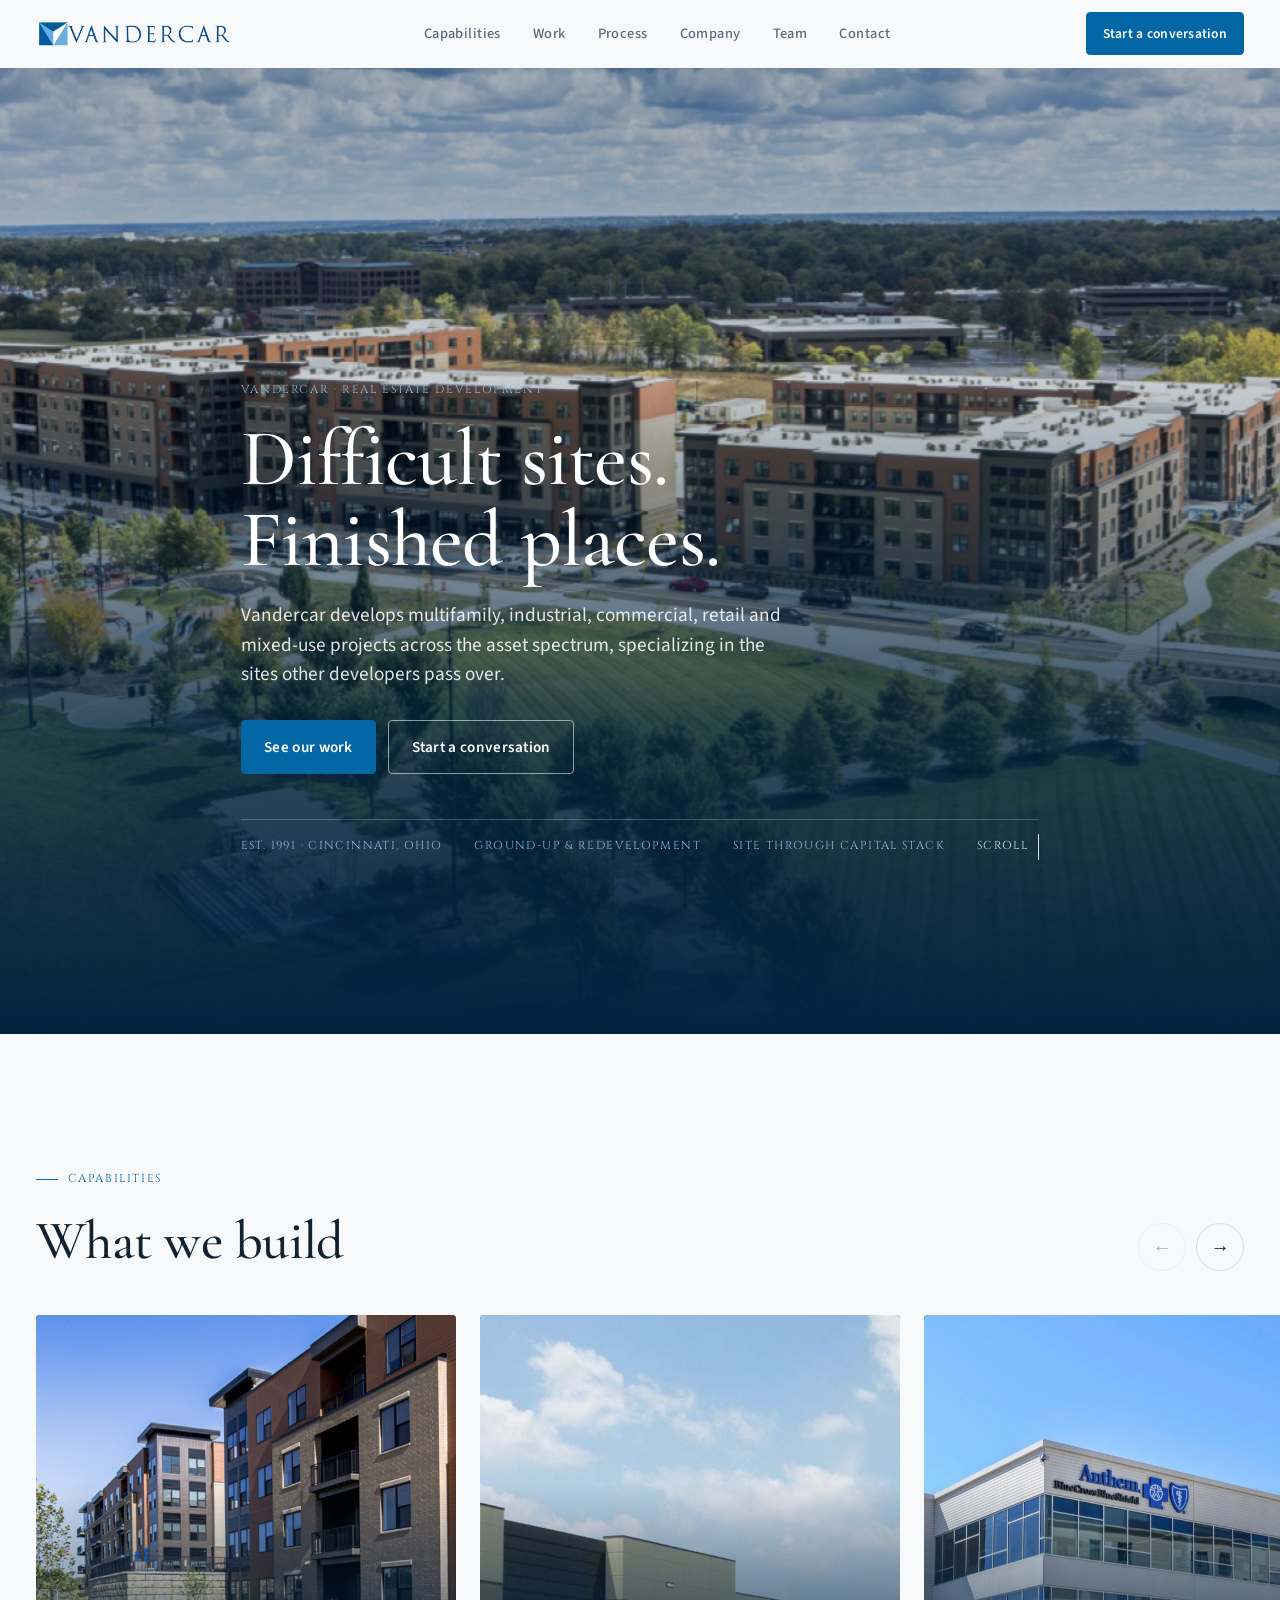
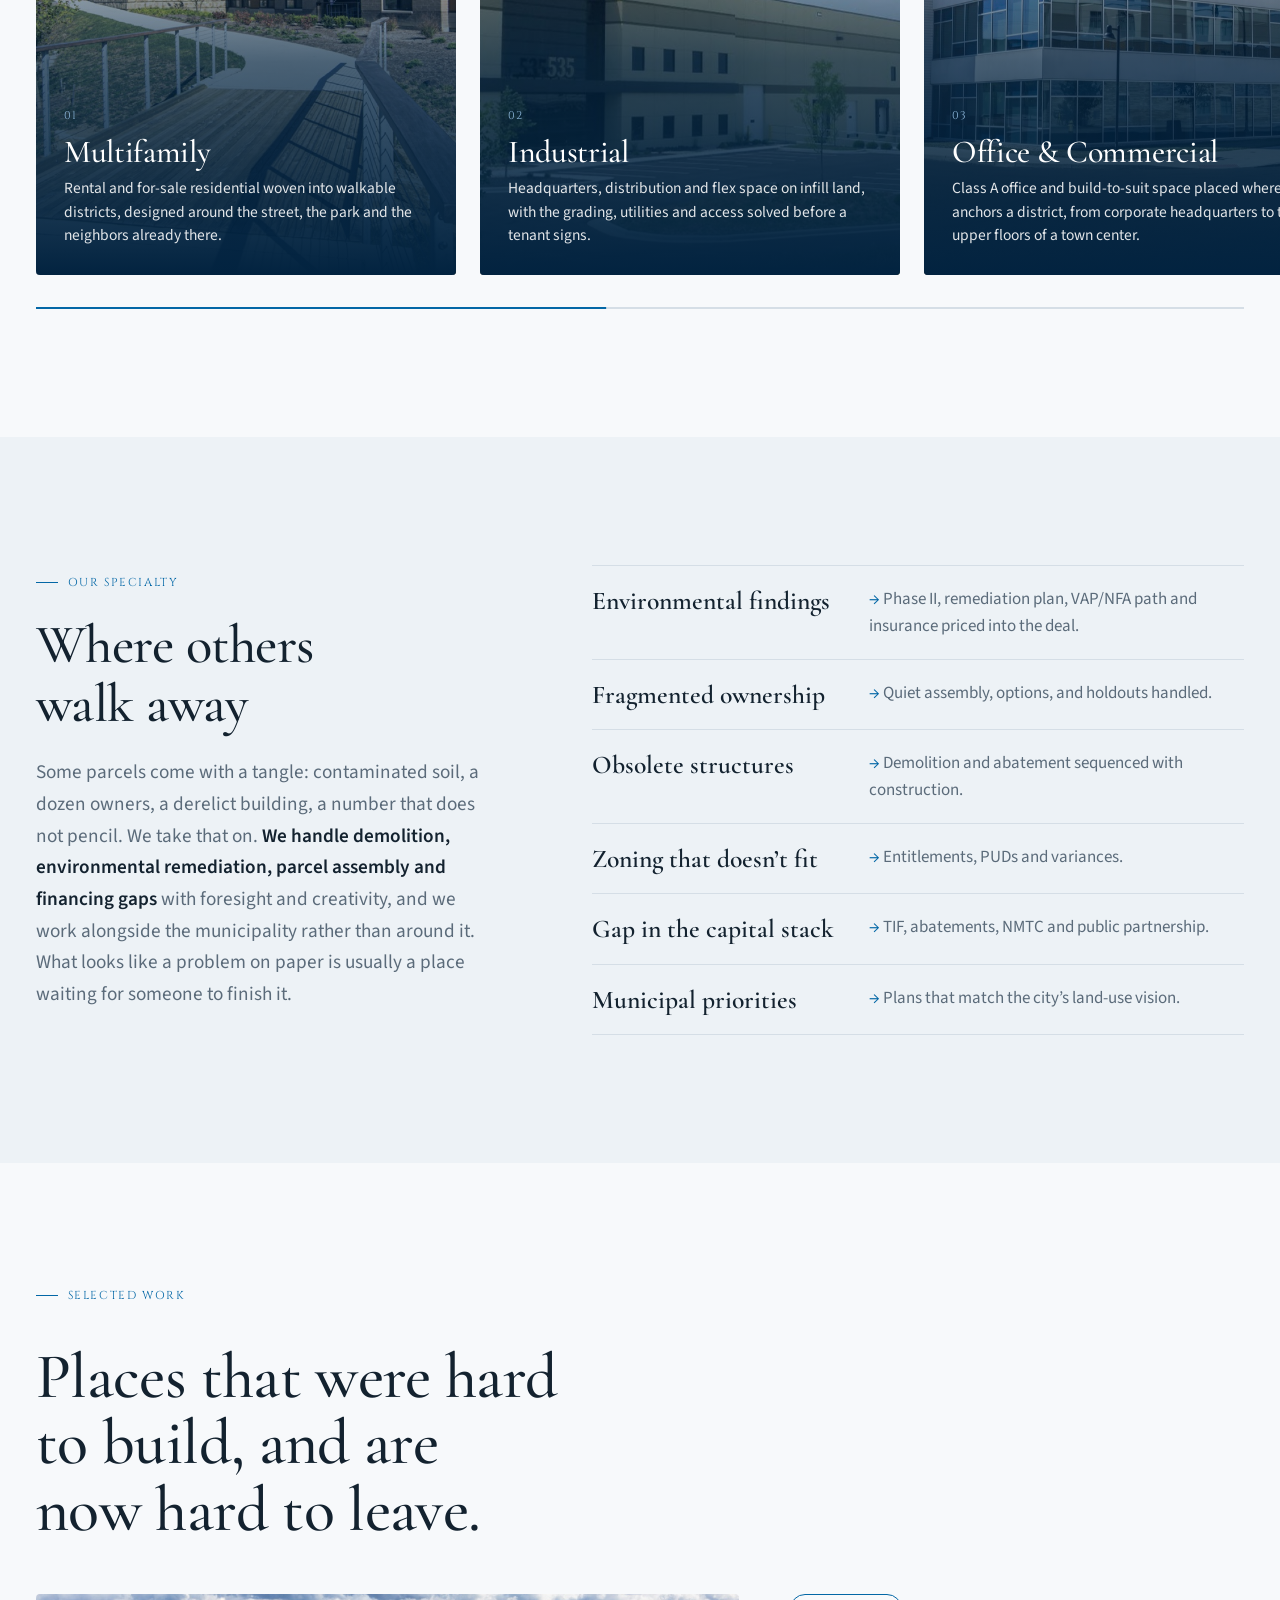
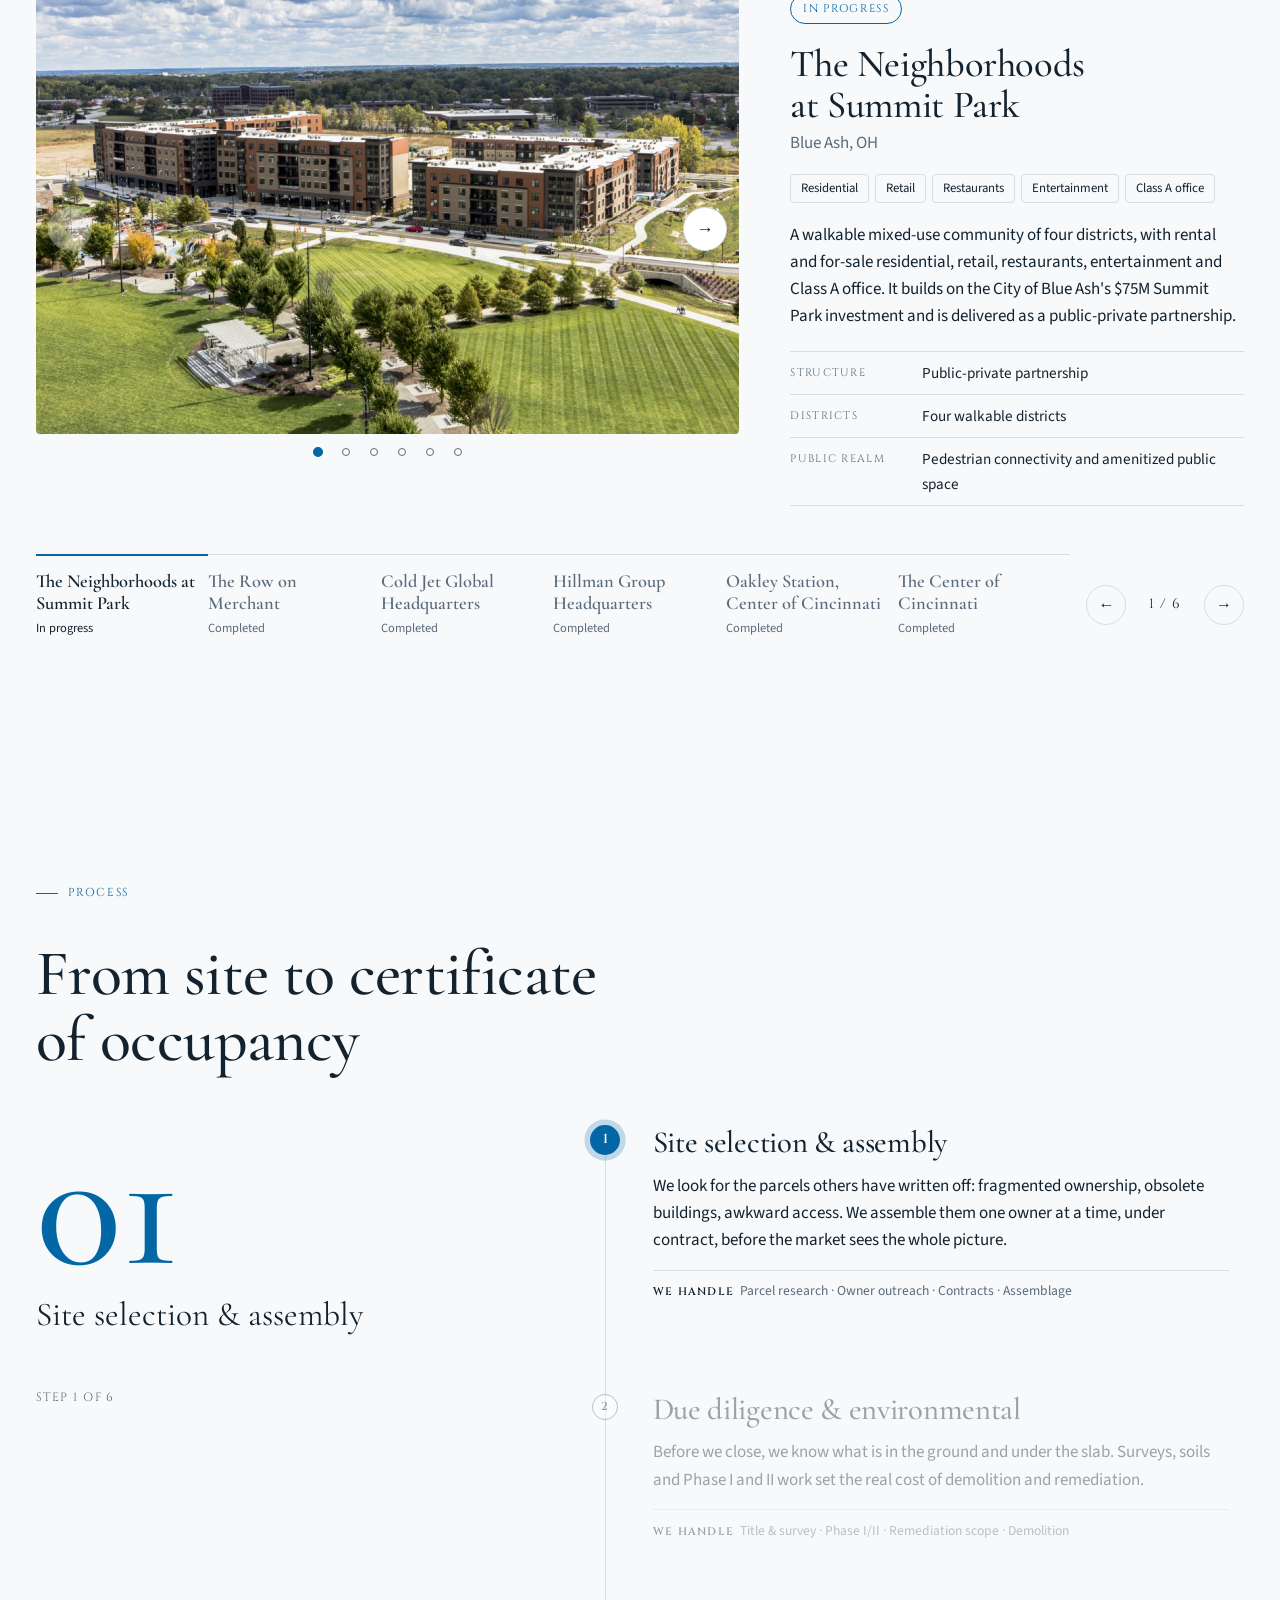
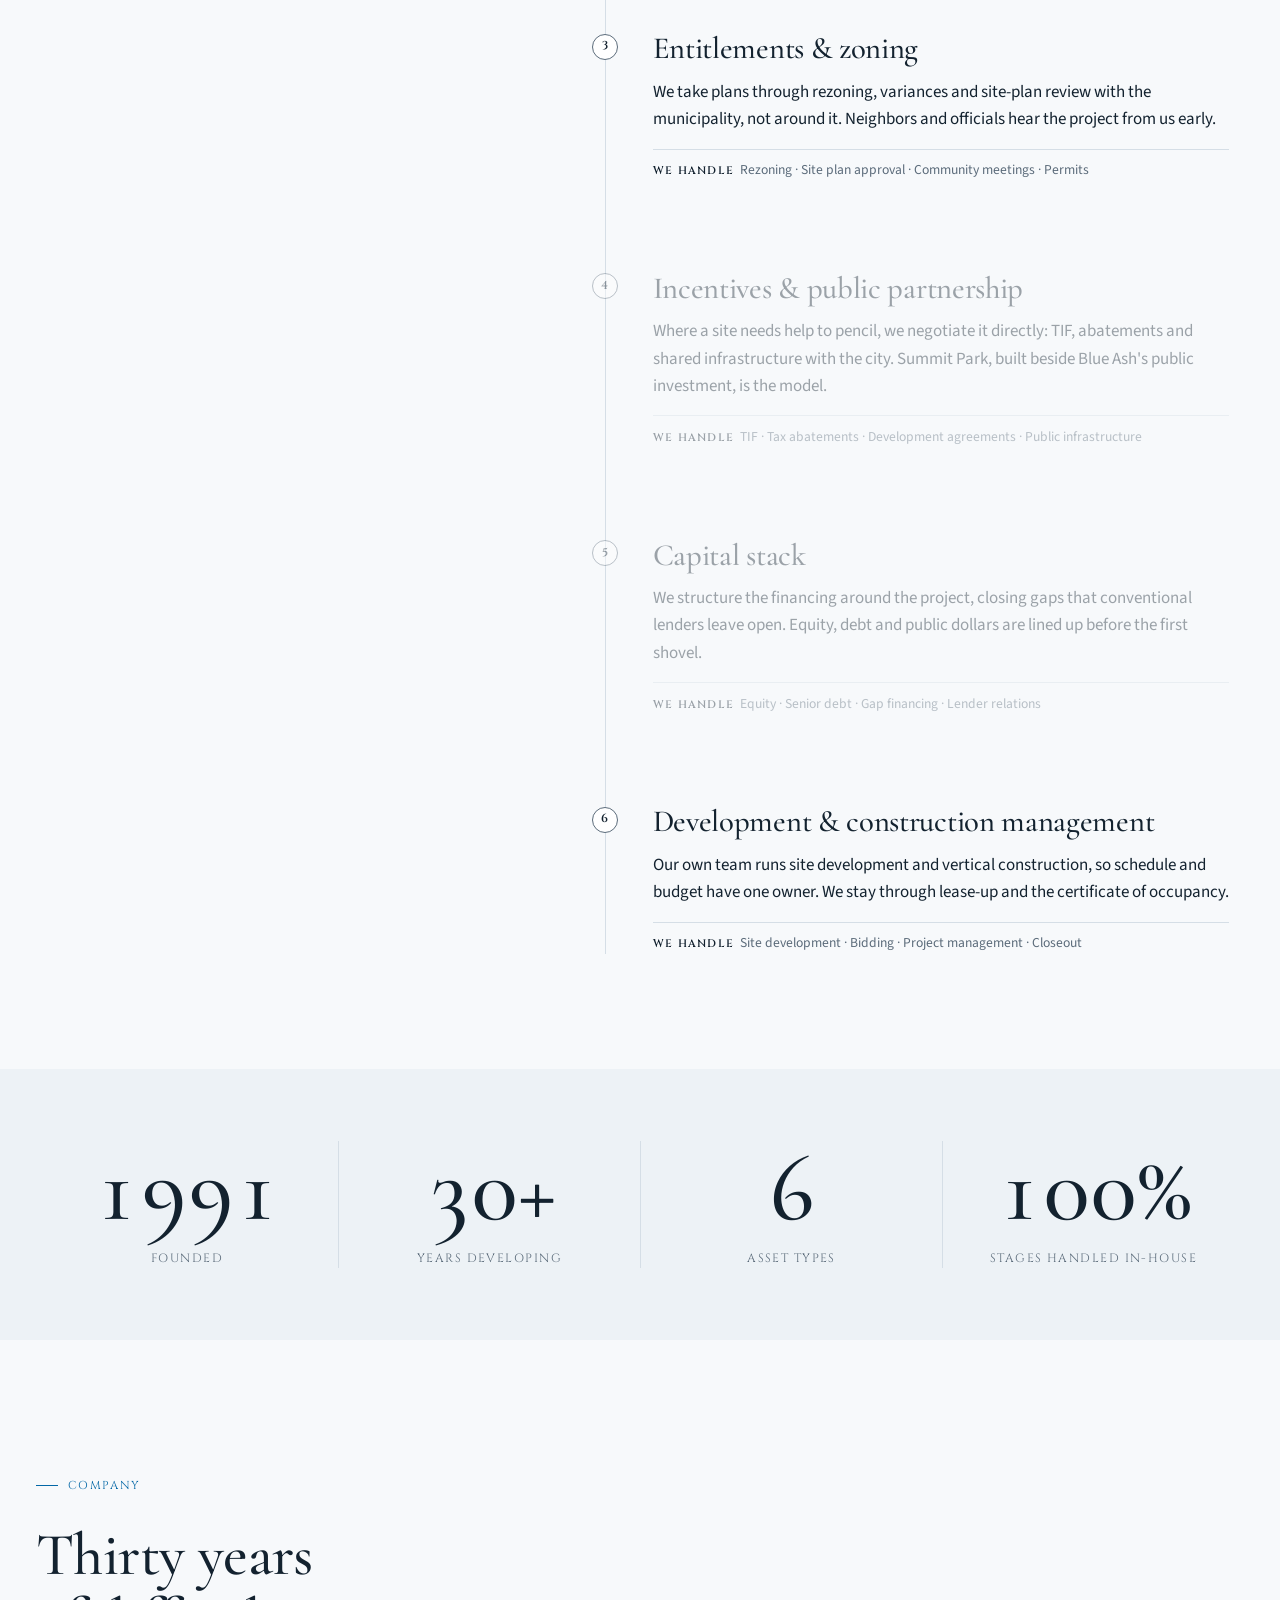
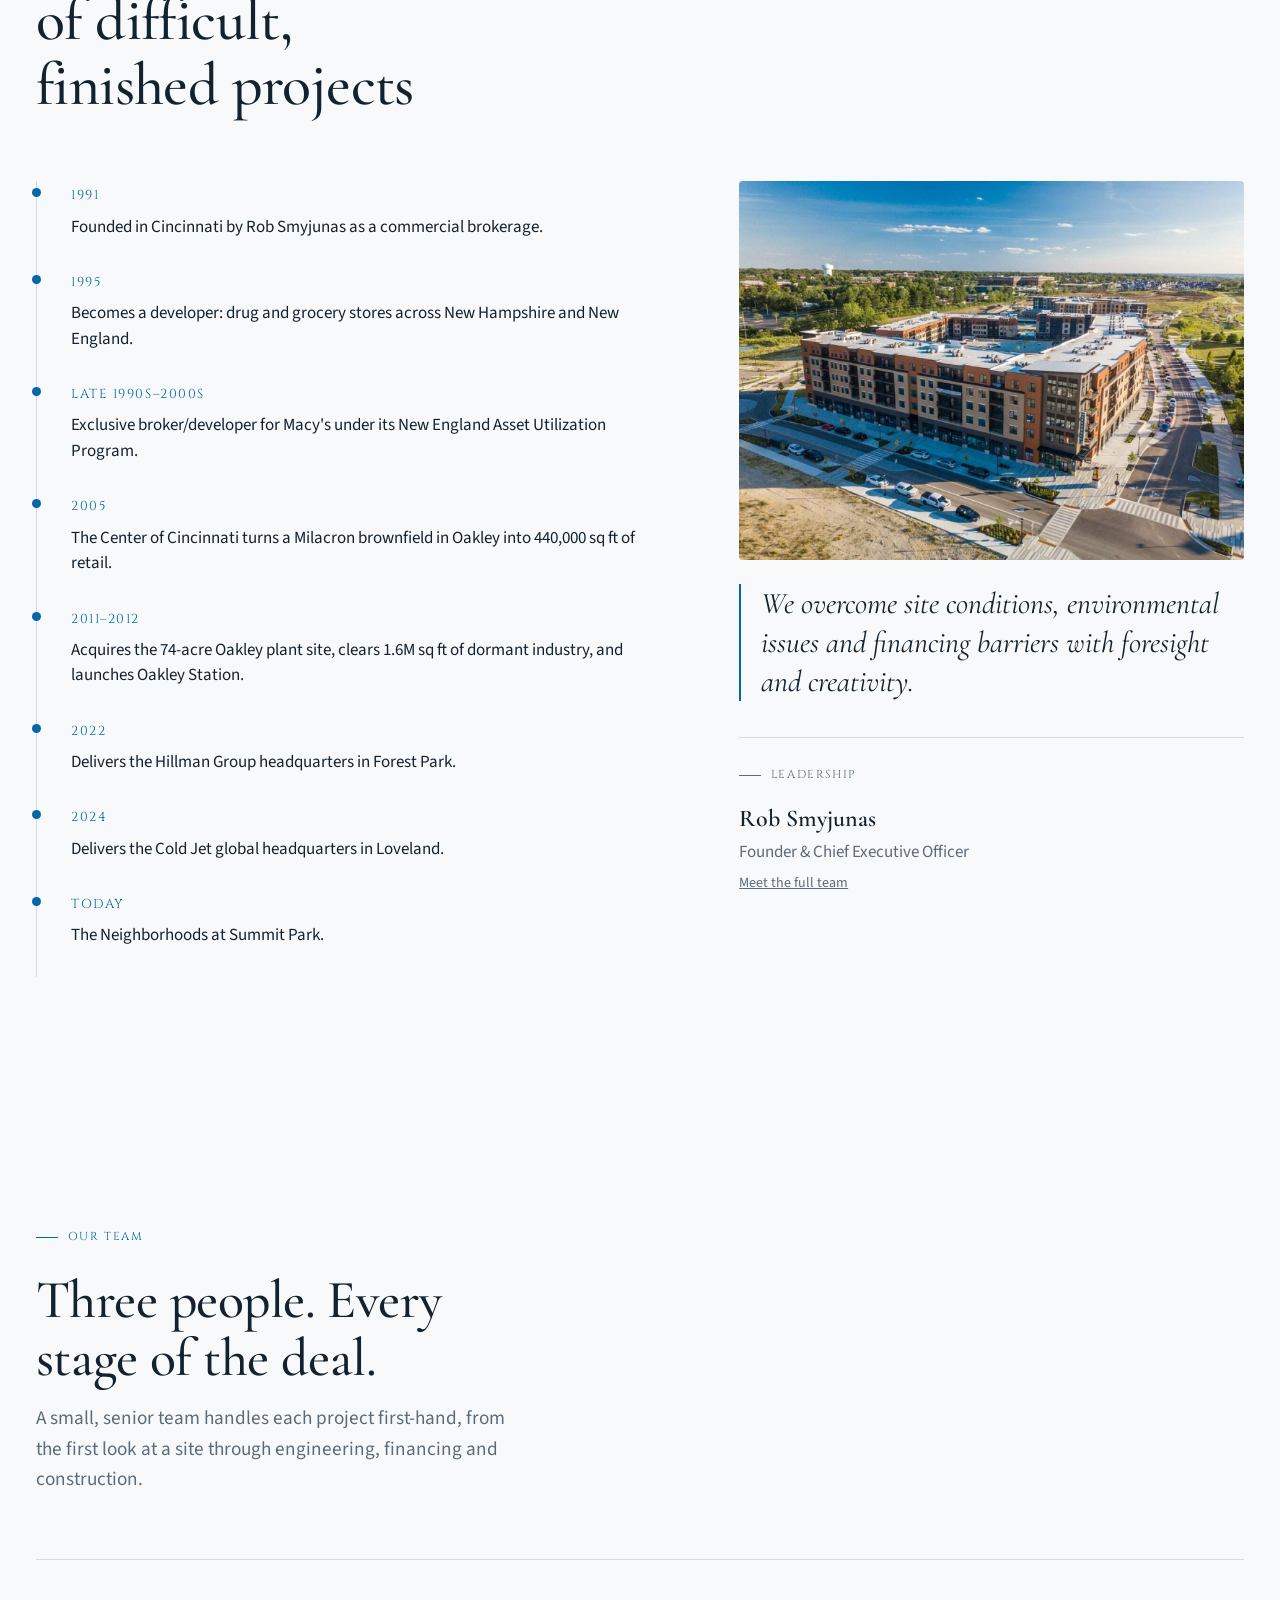
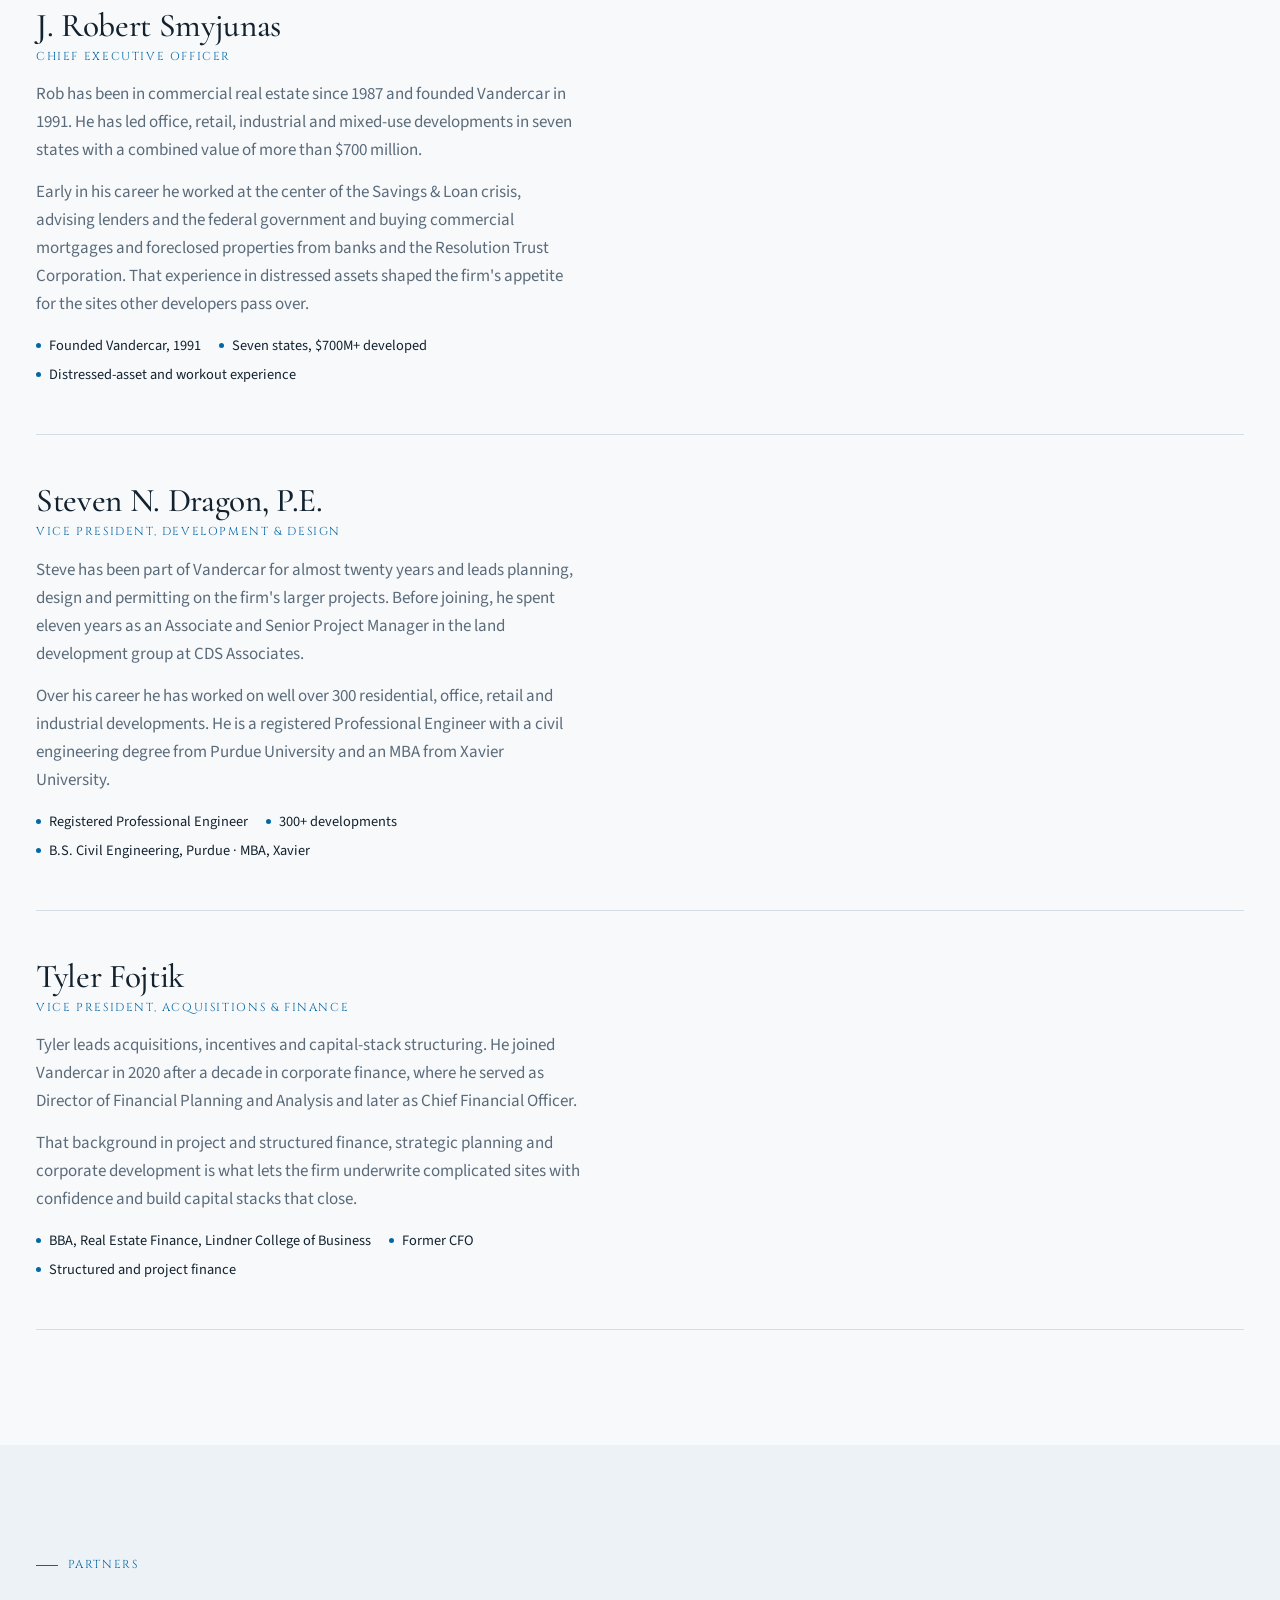
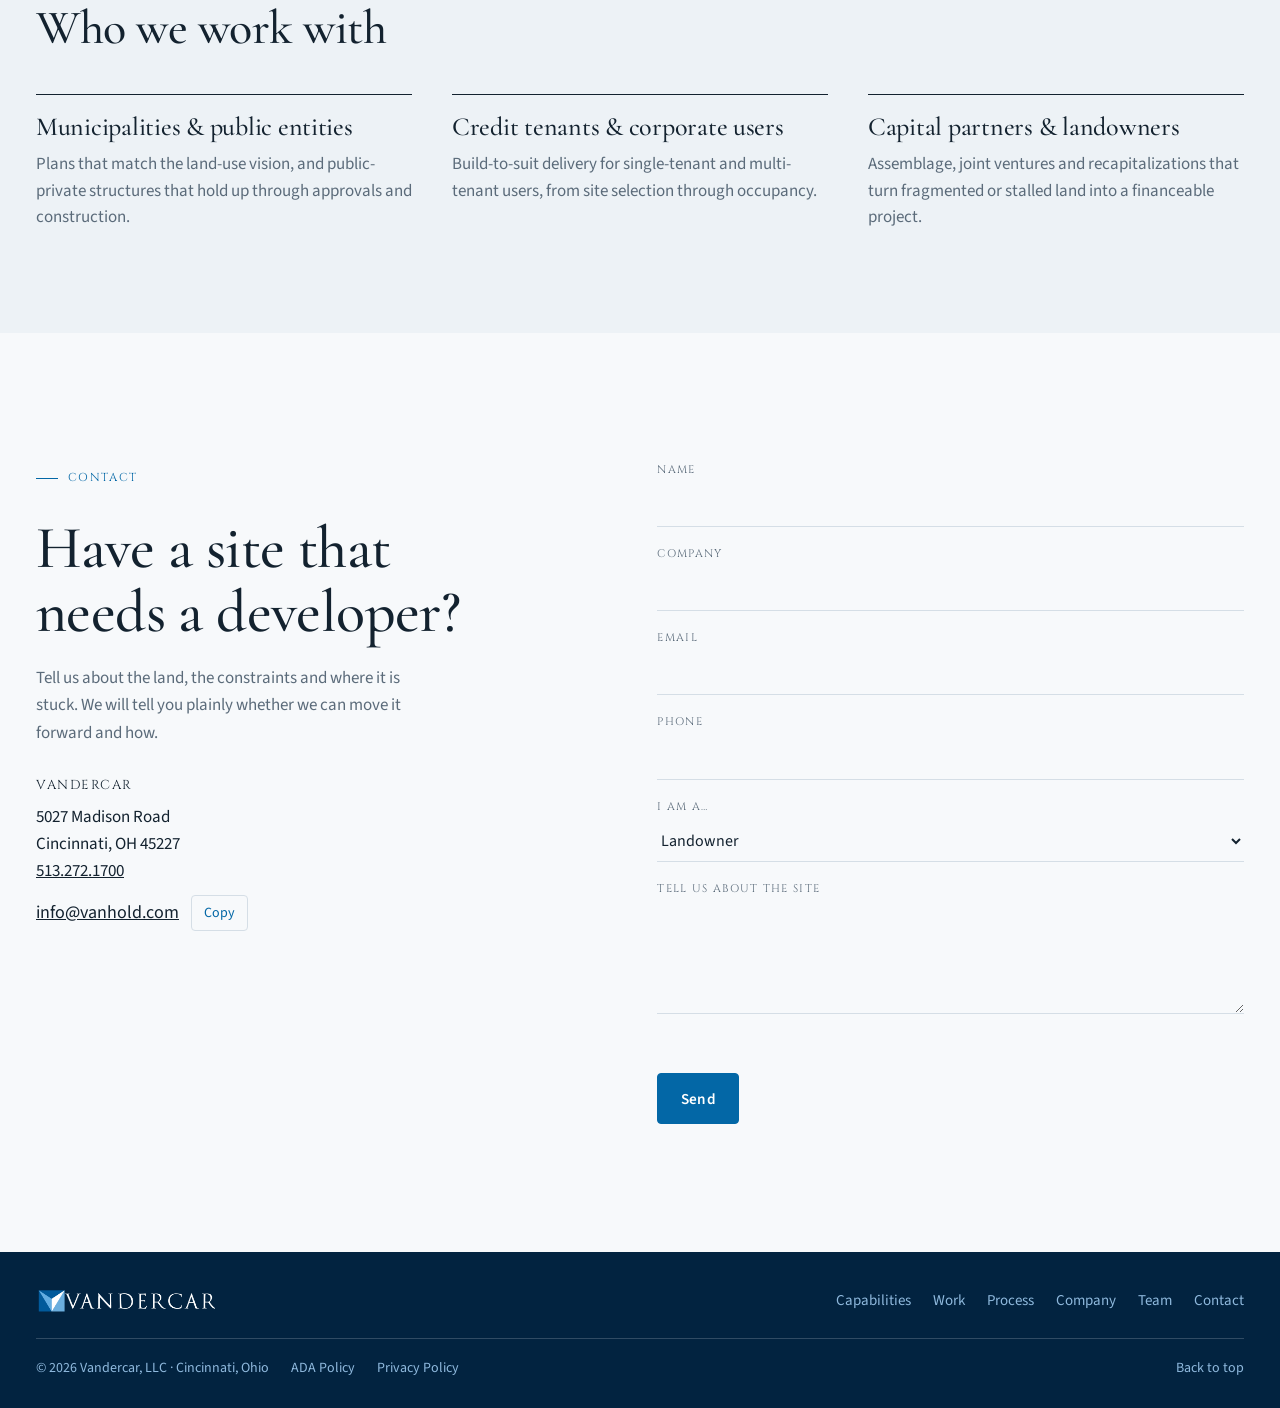
==== index.html @ 1b54a719 "Initial Vandercar website for Netlify One-page site with project gallery, policy pages, 404 page, re" ====
<!doctype html>
<html lang="en">
<head>
<meta charset="utf-8">
<meta name="viewport" content="width=device-width,initial-scale=1">
<title>Vandercar | Real estate development, Cincinnati</title>
<meta name="description" content="Vandercar develops multifamily, industrial, office, retail and mixed-use projects in Greater Cincinnati, specializing in the difficult sites other developers pass over.">
<link rel="canonical" href="https://www.vanhold.com/">
<meta property="og:type" content="website">
<meta property="og:url" content="https://www.vanhold.com/">
<meta property="og:title" content="Vandercar | Difficult sites. Finished places.">
<meta property="og:description" content="Real estate development across the asset spectrum, specializing in the sites other developers pass over.">
<meta property="og:image" content="https://www.vanhold.com/img/Summit61.jpg">
<link rel="icon" type="image/png" href="/favicon.png">
<link rel="apple-touch-icon" href="/apple-touch-icon.png">
<link rel="preconnect" href="https://fonts.googleapis.com">
<link rel="preconnect" href="https://fonts.gstatic.com" crossorigin>
<link rel="stylesheet" href="https://fonts.googleapis.com/css2?family=Cinzel:wght@500;600&family=Cormorant+Garamond:ital,wght@0,500;0,600;1,500&family=Source+Sans+3:ital,wght@0,400;0,500;0,600;1,400&display=swap">
<style>
/* Layout concept: full-bleed photography bands alternating with airy, rule-divided editorial text; navy brand blues carry the accents, neutrals are blue-biased. */
:root{
  --navy:#1D5285; --navy-deep:#022340; --blue:#0367A6; --sky:#00A0DD; --ice:#8FB9DD;
  --bg:#F7F9FB; --bg-alt:#EDF2F6; --surface:#FFFFFF; --fg:#13222F; --fg-muted:#5B6B7A; --line:#D5DEE6;
  --accent:#0367A6; --accent-ink:#FFFFFF; --logo-ink:#0B4A8B; --on-dark:#F3F7FA; --on-dark-muted:#B9C8D6;
  --font-display:'Cormorant Garamond',Georgia,'Times New Roman',serif;
  --font-brand:'Cinzel',Georgia,serif;
  --font-body:'Source Sans 3',system-ui,-apple-system,'Segoe UI',sans-serif;
  --radius:4px; --ease:cubic-bezier(.2,.7,.2,1); --nav-h:68px;
}
@media (prefers-color-scheme: dark){ :root:not([data-theme="light"]){
  --bg:#0B1620; --bg-alt:#101E2B; --surface:#152636; --fg:#E9EFF4; --fg-muted:#9FB0BF; --line:#24374A;
  --accent:#00A0DD; --accent-ink:#04121C; --logo-ink:#FFFFFF; color-scheme:dark; } }
:root[data-theme="dark"]{
  --bg:#0B1620; --bg-alt:#101E2B; --surface:#152636; --fg:#E9EFF4; --fg-muted:#9FB0BF; --line:#24374A;
  --accent:#00A0DD; --accent-ink:#04121C; --logo-ink:#FFFFFF; color-scheme:dark; }

*,*::before,*::after{box-sizing:border-box}
html{scroll-behavior:smooth}
body{margin:0;background:var(--bg);color:var(--fg);font-family:var(--font-body);font-size:17px;line-height:1.6;-webkit-font-smoothing:antialiased;overflow-x:hidden}
img{max-width:100%;display:block}
[hidden]{display:none!important}
a{color:inherit}
h1,h2,h3,h4{font-family:var(--font-display);font-weight:500;line-height:1.08;margin:0;text-wrap:balance;letter-spacing:-.01em}
h1{font-size:clamp(2.6rem,6vw,5rem)}
h2{font-size:clamp(2rem,4.2vw,3.4rem)}
h3{font-size:clamp(1.4rem,2.2vw,1.9rem)}
p{margin:0}
.wrap{max-width:1240px;margin-inline:auto;padding-left:max(16px,env(safe-area-inset-left,0px));padding-right:max(16px,env(safe-area-inset-right,0px))}
.sec{padding-block:clamp(4rem,9vw,8rem)}
.eyebrow{font-family:var(--font-brand);font-size:.72rem;letter-spacing:.14em;text-transform:uppercase;color:var(--accent);display:inline-flex;align-items:center;gap:.6rem;margin-bottom:1rem}
.eyebrow::before{content:"";width:22px;height:1px;background:currentColor}
.lede{font-size:clamp(1.1rem,1.5vw,1.3rem);color:var(--fg-muted);max-width:62ch}
.btn{display:inline-flex;align-items:center;gap:.5rem;font-family:var(--font-body);font-weight:600;font-size:.95rem;letter-spacing:.02em;padding:.85rem 1.4rem;border-radius:var(--radius);border:1px solid var(--line);background:transparent;color:inherit;text-decoration:none;cursor:pointer;transition:background .25s var(--ease),border-color .25s var(--ease),transform .25s var(--ease)}
.btn:hover{transform:translateY(-1px)}
.btn-primary{background:var(--accent);border-color:var(--accent);color:var(--accent-ink)}
.btn-primary:hover{background:var(--navy);border-color:var(--navy);color:#fff}
.btn-ghost{border-color:currentColor}
.btn-ghost:hover{background:color-mix(in srgb,currentColor 10%,transparent)}
:focus-visible{outline:2px solid var(--sky);outline-offset:3px}
.reveal{opacity:1;transform:none}
.js .reveal{opacity:0;transform:translateY(18px);transition:opacity .8s var(--ease),transform .8s var(--ease)}
.js .reveal.in{opacity:1;transform:none}
@media (prefers-reduced-motion: reduce){ html{scroll-behavior:auto} .js .reveal{opacity:1;transform:none;transition:none} }

/* Nav */
#nav{position:sticky;top:env(safe-area-inset-top,0px);z-index:50;height:var(--nav-h);display:flex;align-items:center;background:color-mix(in srgb,var(--bg) 82%,transparent);backdrop-filter:saturate(1.4) blur(14px);-webkit-backdrop-filter:saturate(1.4) blur(14px);border-bottom:1px solid transparent;transition:border-color .3s var(--ease),background .3s var(--ease)}
#nav.scrolled{border-bottom-color:var(--line)}
#nav .wrap{display:flex;align-items:center;justify-content:space-between;gap:1rem;width:100%}
/* Logo: the cube keeps its printed blues; the wordmark is the PNG's alpha used as a mask, filled with --logo-ink so it reads in both themes. Source art is 1420x200. */
.vc-logo{display:inline-flex;align-items:center;height:var(--lh,28px);color:var(--logo-ink);text-decoration:none;flex:none}
.vc-logo i{display:block;height:var(--lh,28px)}
.vc-logo .cube{width:calc(var(--lh,28px) * 1.125);background:url(img/logo.png) 0 0 / auto 100% no-repeat}
.vc-logo .word{width:calc(var(--lh,28px) * 5.75);background:currentColor;-webkit-mask:url(img/logo.png) calc(var(--lh,28px) * -1.35) 0 / auto 100% no-repeat;mask:url(img/logo.png) calc(var(--lh,28px) * -1.35) 0 / auto 100% no-repeat}
#nav .logo{--lh:28px;height:36px}
#nav ul{list-style:none;margin:0;padding:0;display:flex;gap:2rem;align-items:center}
#nav ul a{text-decoration:none;font-size:.9rem;font-weight:500;letter-spacing:.03em;color:var(--fg-muted);position:relative;padding:.3rem 0}
#nav ul a::after{content:"";position:absolute;left:0;right:0;bottom:-2px;height:1px;background:var(--accent);transform:scaleX(0);transform-origin:left;transition:transform .3s var(--ease)}
#nav ul a:hover::after,#nav ul a.active::after{transform:scaleX(1)}
#nav ul a.active{color:var(--fg)}
#nav .cta{font-size:.85rem;padding:.6rem 1rem}
#nav .burger{display:none;background:none;border:0;width:40px;height:40px;cursor:pointer;color:var(--fg);padding:0}
#nav .burger span{display:block;width:22px;height:2px;background:currentColor;margin:5px auto;transition:transform .3s var(--ease),opacity .3s}
@media (max-width:860px){
  #nav ul,#nav .cta{display:none}
  #nav .burger{display:block}
  #nav.open ul{display:flex;flex-direction:column;position:absolute;left:0;right:0;top:100%;background:var(--bg);border-bottom:1px solid var(--line);padding:1rem max(16px,env(safe-area-inset-left,0px)) 1.5rem;gap:1.2rem;align-items:flex-start}
  #nav.open ul a{font-size:1.1rem}
  #nav.open .burger span:nth-child(1){transform:translateY(7px) rotate(45deg)}
  #nav.open .burger span:nth-child(2){opacity:0}
  #nav.open .burger span:nth-child(3){transform:translateY(-7px) rotate(-45deg)}
}
</style>
</head>
<body>
<a id="top"></a>
<header id="nav">
  <div class="wrap">
    <a class="logo vc-logo" href="#top" aria-label="Vandercar home"><i class="cube" aria-hidden="true"></i><i class="word" aria-hidden="true"></i></a>
    <nav aria-label="Primary">
      <ul>
        <li><a href="#capabilities">Capabilities</a></li>
        <li><a href="#projects">Work</a></li>
        <li><a href="#process">Process</a></li>
        <li><a href="#about">Company</a></li>
        <li><a href="#team">Team</a></li>
        <li><a href="#contact">Contact</a></li>
      </ul>
    </nav>
    <a class="btn btn-primary cta" href="#contact">Start a conversation</a>
    <button class="burger" aria-label="Menu" aria-expanded="false"><span></span><span></span><span></span></button>
  </div>
</header>
<style>
#hero{position:relative;overflow:hidden;background:var(--navy-deep);color:#fff;min-height:min(78vh,820px);display:flex;flex-direction:column;justify-content:flex-end;isolation:isolate}
#hero .hero-img{position:absolute;inset:0;width:100%;height:100%;object-fit:cover;z-index:-2;transform-origin:60% 50%;animation:heroKB 28s ease-out both alternate infinite}
#hero::before{content:"";position:absolute;inset:0;z-index:-1;background:linear-gradient(to top,var(--navy-deep) 0%,color-mix(in srgb,var(--navy-deep) 78%,transparent) 32%,color-mix(in srgb,var(--navy-deep) 20%,transparent) 68%,color-mix(in srgb,var(--navy-deep) 35%,transparent) 100%)}
@keyframes heroKB{from{transform:scale(1)}to{transform:scale(1.09)}}
#hero .hero-body{padding-top:clamp(120px,22vh,240px);padding-bottom:clamp(28px,5vh,56px)}
#hero .eyebrow{color:var(--ice);display:block;margin-bottom:18px}
#hero h1{font-size:clamp(2.6rem,7.2vw,5rem);line-height:1.02;margin:0 0 20px;max-width:14ch;color:#fff;font-weight:500}
#hero .lede{font-size:clamp(1.02rem,1.5vw,1.25rem);line-height:1.55;max-width:56ch;margin:0 0 30px;color:rgba(255,255,255,.88)}
#hero .hero-cta{display:flex;flex-wrap:wrap;gap:12px}
#hero .hero-cta .btn-ghost{color:#fff;border-color:rgba(255,255,255,.55)}
#hero .hero-facts{border-top:1px solid rgba(255,255,255,.22);margin-top:clamp(28px,5vh,52px);padding:14px 0;display:flex;flex-wrap:wrap;gap:8px 32px;justify-content:space-between;align-items:center;font-family:var(--font-brand);font-size:.72rem;letter-spacing:.12em;text-transform:uppercase;color:var(--ice)}
#hero .hero-facts span{min-width:0}
#hero .scroll-cue{display:inline-flex;align-items:center;gap:10px;color:#fff;text-decoration:none;opacity:.85}
#hero .scroll-cue i{display:block;width:1px;height:26px;background:currentColor;transform-origin:top;animation:heroCue 2.2s var(--ease) infinite}
@keyframes heroCue{0%{transform:scaleY(0)}50%{transform:scaleY(1)}100%{transform:scaleY(1);opacity:0}}
@media(max-width:640px){#hero{min-height:60vh}#hero .hero-facts{font-size:.66rem}#hero .scroll-cue{display:none}}

#capabilities{padding:clamp(64px,10vw,130px) 0;background:var(--bg)}
#capabilities .cap-head{display:flex;justify-content:space-between;align-items:flex-end;gap:24px;flex-wrap:wrap;margin-bottom:clamp(24px,4vw,44px)}
#capabilities .cap-head h2{margin:8px 0 0;font-size:clamp(2rem,4.5vw,3.4rem)}
#capabilities .cap-nav{display:flex;gap:10px}
#capabilities .cap-nav button{width:48px;height:48px;border-radius:50%;border:1px solid var(--line);background:transparent;color:var(--fg);cursor:pointer;font-size:1.2rem;line-height:1;transition:background .25s var(--ease),color .25s,border-color .25s}
#capabilities .cap-nav button:hover:not(:disabled){background:var(--accent);border-color:var(--accent);color:var(--bg)}
#capabilities .cap-nav button:disabled{opacity:.35;cursor:default}
#capabilities .cap-nav button:focus-visible,#capabilities .track:focus-visible{outline:2px solid var(--accent);outline-offset:3px}
#capabilities .track{display:flex;gap:clamp(12px,2vw,24px);overflow-x:auto;overscroll-behavior-x:contain;scroll-snap-type:x mandatory;scrollbar-width:none;padding:0 max(16px,calc((100vw - 1240px)/2 + 16px)) 4px;scroll-padding-inline:max(16px,calc((100vw - 1240px)/2 + 16px));-webkit-overflow-scrolling:touch}
#capabilities .track::-webkit-scrollbar{display:none}
#capabilities .panel{position:relative;flex:0 0 min(78vw,420px);aspect-ratio:3/4;scroll-snap-align:start;overflow:hidden;border-radius:var(--radius);background:var(--navy-deep);color:#fff;margin:0}
#capabilities .panel img{position:absolute;inset:0;width:100%;height:100%;object-fit:cover;transition:transform .9s var(--ease)}
#capabilities .panel:hover img{transform:scale(1.05)}
#capabilities .panel::after{content:"";position:absolute;inset:0;background:linear-gradient(to top,var(--navy-deep) 0%,color-mix(in srgb,var(--navy-deep) 70%,transparent) 38%,transparent 70%)}
#capabilities .panel figcaption{position:absolute;left:0;right:0;bottom:0;z-index:1;padding:clamp(18px,3vw,28px)}
#capabilities .panel .num{font-family:var(--font-brand);font-size:.7rem;letter-spacing:.12em;color:var(--ice)}
#capabilities .panel h3{color:#fff;font-size:clamp(1.6rem,2.6vw,2rem);margin:6px 0 8px;line-height:1.1}
#capabilities .panel p{margin:0;font-size:.97rem;line-height:1.5;color:rgba(255,255,255,.88)}
#capabilities .prog{height:2px;background:var(--line);margin-top:28px;position:relative;overflow:hidden}
#capabilities .prog span{position:absolute;left:0;top:0;bottom:0;width:100%;background:var(--accent);transform-origin:left;transform:scaleX(.2)}

#hard-sites{padding:clamp(64px,10vw,130px) 0;background:var(--bg-alt)}
#hard-sites .hs-grid{display:grid;grid-template-columns:minmax(0,5fr) minmax(0,7fr);gap:clamp(32px,7vw,110px);align-items:start}
#hard-sites h2{font-size:clamp(2rem,4.5vw,3.4rem);margin:8px 0 24px}
#hard-sites .manifesto{font-size:clamp(1.05rem,1.5vw,1.25rem);line-height:1.65;color:var(--fg-muted);margin:0;max-width:46ch}
#hard-sites .manifesto strong{color:var(--fg);font-weight:600}
#hard-sites .pairs{list-style:none;margin:0;padding:0;border-top:1px solid var(--line)}
#hard-sites .pairs li{display:grid;grid-template-columns:minmax(0,2fr) minmax(0,3fr);gap:8px 28px;padding:20px 0;border-bottom:1px solid var(--line)}
#hard-sites .pairs li:nth-child(2){transition-delay:.06s}#hard-sites .pairs li:nth-child(3){transition-delay:.12s}#hard-sites .pairs li:nth-child(4){transition-delay:.18s}#hard-sites .pairs li:nth-child(5){transition-delay:.24s}#hard-sites .pairs li:nth-child(6){transition-delay:.3s}
#hard-sites .ob{font-family:var(--font-display);font-size:clamp(1.25rem,2vw,1.6rem);font-weight:600;line-height:1.15;color:var(--fg)}
#hard-sites .ap{margin:0;line-height:1.55;color:var(--fg-muted)}
#hard-sites .ap::before{content:"\2192\00a0";color:var(--accent)}
@media(max-width:820px){#hard-sites .hs-grid{grid-template-columns:minmax(0,1fr)}}
@media(max-width:520px){#hard-sites .pairs li{grid-template-columns:minmax(0,1fr)}}
@media(prefers-reduced-motion:reduce){#hero .hero-img,#hero .scroll-cue i{animation:none}#capabilities .panel img{transition:none}#capabilities .panel:hover img{transform:none}#capabilities .track{scroll-behavior:auto}}
</style>

<section id="hero" class="sec sec-hero">
  <img class="hero-img" src="img/Summit61.jpg" alt="Aerial view of apartments beside the great lawn at Summit Park in Blue Ash, Ohio" width="1400" height="933" fetchpriority="high">
  <div class="wrap hero-body">
    <span class="eyebrow">Vandercar &middot; Real estate development</span>
    <h1>Difficult sites. Finished places.</h1>
    <p class="lede">Vandercar develops multifamily, industrial, commercial, retail and mixed-use projects across the asset spectrum, specializing in the sites other developers pass over.</p>
    <div class="hero-cta">
      <a class="btn btn-primary" href="#projects">See our work</a>
      <a class="btn btn-ghost" href="#contact">Start a conversation</a>
    </div>
    <div class="hero-facts">
      <span>Est. 1991 &middot; Cincinnati, Ohio</span>
      <span>Ground-up &amp; redevelopment</span>
      <span>Site through capital stack</span>
      <a class="scroll-cue" href="#capabilities" aria-label="Scroll to content"><span>Scroll</span><i aria-hidden="true"></i></a>
    </div>
  </div>
</section>

<section id="capabilities" class="sec sec-capabilities">
  <div class="wrap cap-head">
    <div>
      <span class="eyebrow reveal">Capabilities</span>
      <h2 class="reveal">What we build</h2>
    </div>
    <div class="cap-nav">
      <button type="button" class="prev" aria-label="Previous panels">&larr;</button>
      <button type="button" class="next" aria-label="Next panels">&rarr;</button>
    </div>
  </div>
  <div class="track" tabindex="0" role="region" aria-label="Asset types we develop">
    <figure class="panel"><img src="img/Summit19.jpg" alt="Apartment buildings along the boardwalk at Summit Park" width="1400" height="933" loading="lazy"><figcaption><span class="num">01</span><h3>Multifamily</h3><p>Rental and for-sale residential woven into walkable districts, designed around the street, the park and the neighbors already there.</p></figcaption></figure>
    <figure class="panel"><img src="img/cap-industrial.jpg" alt="Long-span distribution warehouse with truck docks" width="1400" height="820" loading="lazy" style="object-position:30% 50%"><figcaption><span class="num">02</span><h3>Industrial</h3><p>Headquarters, distribution and flex space on infill land, with the grading, utilities and access solved before a tenant signs.</p></figcaption></figure>
    <figure class="panel"><img src="img/cap-office.jpg" alt="Three-story Anthem office building" width="1400" height="933" loading="lazy" style="object-position:42% 50%"><figcaption><span class="num">03</span><h3>Office &amp; Commercial</h3><p>Class A office and build-to-suit space placed where it anchors a district, from corporate headquarters to the upper floors of a town center.</p></figcaption></figure>
    <figure class="panel"><img src="img/cap-retail.jpg" alt="Kroger Marketplace storefront" width="1400" height="933" loading="lazy" style="object-position:55% 50%"><figcaption><span class="num">04</span><h3>Retail</h3><p>Where the company began, with drug and grocery stores across New England. Today, restaurants and shops sited to draw foot traffic, not just cars.</p></figcaption></figure>
    <figure class="panel"><img src="img/cap-mixed.jpg" alt="The Approach, a five-story mixed-use building with ground-floor storefronts at Summit Park" width="1400" height="1050" loading="lazy" style="object-position:62% 50%"><figcaption><span class="num">05</span><h3>Mixed-Use</h3><p>Housing, offices, dining and entertainment planned together as districts, like the four that make up Summit Park in Blue Ash.</p></figcaption></figure>
    <figure class="panel"><img src="img/cap-brownfield.jpg" alt="Aerial of a cleared and graded redevelopment site" width="1200" height="797" loading="lazy"><figcaption><span class="num">06</span><h3>Redevelopment &amp; Brownfield</h3><p>Former industrial ground, like Oakley Station, cleared, remediated and rebuilt as places the city wants back in use.</p></figcaption></figure>
  </div>
  <div class="wrap"><div class="prog" aria-hidden="true"><span></span></div></div>
</section>

<section id="hard-sites" class="sec sec-hard">
  <div class="wrap hs-grid">
    <div>
      <span class="eyebrow reveal">Our specialty</span>
      <h2 class="reveal">Where others walk away</h2>
      <p class="manifesto reveal">Some parcels come with a tangle: contaminated soil, a dozen owners, a derelict building, a number that does not pencil. We take that on. <strong>We handle demolition, environmental remediation, parcel assembly and financing gaps</strong> with foresight and creativity, and we work alongside the municipality rather than around it. What looks like a problem on paper is usually a place waiting for someone to finish it.</p>
    </div>
    <ul class="pairs">
      <li class="reveal"><span class="ob">Environmental findings</span><p class="ap">Phase II, remediation plan, VAP/NFA path and insurance priced into the deal.</p></li>
      <li class="reveal"><span class="ob">Fragmented ownership</span><p class="ap">Quiet assembly, options, and holdouts handled.</p></li>
      <li class="reveal"><span class="ob">Obsolete structures</span><p class="ap">Demolition and abatement sequenced with construction.</p></li>
      <li class="reveal"><span class="ob">Zoning that doesn&rsquo;t fit</span><p class="ap">Entitlements, PUDs and variances.</p></li>
      <li class="reveal"><span class="ob">Gap in the capital stack</span><p class="ap">TIF, abatements, NMTC and public partnership.</p></li>
      <li class="reveal"><span class="ob">Municipal priorities</span><p class="ap">Plans that match the city&rsquo;s land-use vision.</p></li>
    </ul>
  </div>
</section>

<script>
(function(){
  var sec=document.getElementById('capabilities');if(!sec)return;
  var t=sec.querySelector('.track'),p=sec.querySelector('.prev'),n=sec.querySelector('.next'),bar=sec.querySelector('.prog span');
  if(!t)return;
  var reduce=window.matchMedia&&matchMedia('(prefers-reduced-motion: reduce)').matches;
  function step(){var f=t.querySelector('.panel');return f?f.getBoundingClientRect().width+24:300}
  function upd(){
    var max=t.scrollWidth-t.clientWidth,r=max>0?t.scrollLeft/max:1;
    if(bar)bar.style.transform='scaleX('+Math.max(.08,Math.min(1,t.clientWidth/t.scrollWidth+r*(1-t.clientWidth/t.scrollWidth)))+')';
    if(p)p.disabled=t.scrollLeft<4;
    if(n)n.disabled=t.scrollLeft>max-4;
  }
  function go(d){t.scrollBy({left:d*step(),behavior:reduce?'auto':'smooth'})}
  if(p)p.addEventListener('click',function(){go(-1)});
  if(n)n.addEventListener('click',function(){go(1)});
  t.addEventListener('keydown',function(e){
    if(e.key==='ArrowRight'){e.preventDefault();go(1)}else if(e.key==='ArrowLeft'){e.preventDefault();go(-1)}
  });
  var raf;t.addEventListener('scroll',function(){cancelAnimationFrame(raf);raf=requestAnimationFrame(upd)},{passive:true});
  window.addEventListener('resize',upd);upd();
})();
</script>
<style>
#projects,#process{padding:clamp(64px,9vw,128px) 0}
#projects .head,#process .head{max-width:46rem;margin-bottom:clamp(28px,4vw,52px)}
#projects .head h2,#process .head h2{margin:.35em 0 0;font-size:clamp(2.2rem,5vw,4rem);line-height:1.04}
#projects .stage{display:grid;grid-template-columns:minmax(0,1.55fr) minmax(0,1fr);gap:clamp(24px,4vw,56px);align-items:start;transition:opacity .25s var(--ease)}
#projects .stage.fade{opacity:0}
#projects .gal{position:relative;min-width:0}
#projects .track{display:flex;overflow-x:auto;scroll-snap-type:x mandatory;scrollbar-width:none;aspect-ratio:16/10;background:var(--bg-alt);border-radius:var(--radius);outline-offset:3px;overscroll-behavior-x:contain}
#projects .track::-webkit-scrollbar{display:none}
#projects .track figure{flex:0 0 100%;margin:0;scroll-snap-align:start;position:relative;min-width:0}
#projects .track img{width:100%;height:100%;object-fit:cover;display:block}
#projects .track figcaption{position:absolute;left:12px;bottom:12px;background:var(--surface);color:var(--fg-muted);font-size:.75rem;padding:4px 10px;border-radius:var(--radius)}
#projects .arrow{position:absolute;top:50%;transform:translateY(-50%);width:44px;height:44px;border-radius:50%;border:1px solid var(--line);background:var(--surface);color:var(--fg);cursor:pointer;font-size:1.1rem;display:grid;place-items:center;transition:background .2s,color .2s}
#projects .arrow:hover{background:var(--accent);color:var(--bg)}
#projects .arrow.prev{left:12px}#projects .arrow.next{right:12px}
#projects .arrow:disabled{opacity:.35;cursor:default}
#projects .dots{display:flex;gap:4px;justify-content:center;margin-top:6px}
#projects .dots button{width:24px;height:24px;border:0;background:none;cursor:pointer;padding:0;display:grid;place-items:center}
#projects .dots button::before{content:"";width:8px;height:8px;border-radius:50%;border:1px solid var(--fg-muted);transition:background .2s,transform .2s}
#projects .dots button[aria-current="true"]::before{background:var(--accent);border-color:var(--accent);transform:scale(1.25)}
#projects .info{min-width:0}
#projects .pill{display:inline-block;font-family:var(--font-brand);font-size:.7rem;letter-spacing:.12em;text-transform:uppercase;padding:5px 12px;border-radius:99px;border:1px solid var(--accent);color:var(--accent)}
#projects .pill.done{border-color:var(--line);color:var(--fg-muted)}
#projects .info h3{font-size:clamp(1.8rem,3vw,2.6rem);line-height:1.08;margin:.5em 0 .1em}
#projects .loc{color:var(--fg-muted);margin:0 0 1em}
#projects .tags{display:flex;flex-wrap:wrap;gap:6px;list-style:none;margin:0 0 1.1em;padding:0}
#projects .tags li{font-size:.8rem;padding:3px 10px;border:1px solid var(--line);border-radius:var(--radius)}
#projects .desc{margin:0 0 1.2em;line-height:1.6}
#projects dl{margin:0;border-top:1px solid var(--line)}
#projects dl div{padding:9px 0;border-bottom:1px solid var(--line);display:grid;grid-template-columns:7.5rem minmax(0,1fr);gap:12px;font-size:.95rem}
#projects dt{font-family:var(--font-brand);font-size:.68rem;letter-spacing:.12em;text-transform:uppercase;color:var(--fg-muted);padding-top:3px}
#projects dd{margin:0}
#projects .pager{margin-top:clamp(28px,4vw,48px);display:flex;align-items:stretch;gap:16px}
#projects .tabs{display:grid;grid-template-columns:repeat(6,minmax(0,1fr));flex:1;min-width:0;border-top:1px solid var(--line)}
#projects .tab{background:none;border:0;border-top:2px solid transparent;margin-top:-1px;text-align:left;padding:14px 12px 4px 0;cursor:pointer;color:var(--fg-muted);font:inherit;min-width:0}
#projects .tab b{display:block;font-family:var(--font-display);font-size:1.15rem;font-weight:600;line-height:1.2;color:inherit}
#projects .tab small{font-size:.78rem}
#projects .tab[aria-selected="true"]{border-top-color:var(--accent);color:var(--fg)}
#projects .ctl{display:flex;align-items:center;gap:10px;padding-top:10px}
#projects .ctl output{font-family:var(--font-brand);letter-spacing:.1em;font-size:.85rem;min-width:3.6rem;text-align:center}
#projects .ctl button{width:40px;height:40px;border-radius:50%;border:1px solid var(--line);background:none;color:var(--fg);cursor:pointer;font-size:1rem}
#projects .ctl button:hover{border-color:var(--accent);color:var(--accent)}
@media(max-width:860px){
#projects .stage{grid-template-columns:minmax(0,1fr)}
#projects .track{aspect-ratio:4/3}
#projects .pager{flex-direction:column-reverse;gap:8px}
#projects .tabs{grid-template-columns:repeat(2,minmax(0,1fr))}
#projects .ctl{justify-content:space-between}
}
#process .grid{display:grid;grid-template-columns:minmax(0,1fr) minmax(0,1.3fr);gap:clamp(32px,6vw,96px)}
#process .rail{position:sticky;top:18vh;align-self:start;min-width:0}
#process .big{font-family:var(--font-display);font-size:clamp(6rem,14vw,12rem);line-height:.9;font-weight:500;color:var(--accent);display:block}
#process .cur{font-family:var(--font-display);font-size:clamp(1.6rem,2.6vw,2.4rem);line-height:1.15;margin:.3em 0 0;min-height:2.4em}
#process .big,#process .cur{transition:opacity .25s var(--ease)}
#process .of{font-family:var(--font-brand);letter-spacing:.12em;font-size:.75rem;text-transform:uppercase;color:var(--fg-muted);margin-top:1em}
#process ol{list-style:none;margin:0;padding:0 0 0 clamp(28px,4vw,48px);position:relative;min-width:0}
#process ol::before,#process .fill{content:"";position:absolute;left:0;top:0;width:1px;background:var(--line);height:100%}
#process .fill{background:var(--accent);width:2px;left:-.5px;height:var(--p,0%);transition:height .15s linear}
#process li{padding:0 0 clamp(56px,10vh,120px);opacity:.4;transition:opacity .35s var(--ease);position:relative;min-width:0}
#process li:last-child{padding-bottom:0}
#process li.on{opacity:1}
#process li::before{content:attr(data-n);position:absolute;left:calc(-1*clamp(28px,4vw,48px) - 13px);top:.2em;width:26px;height:26px;border-radius:50%;background:var(--surface);border:1.5px solid var(--fg-muted);font-family:var(--font-brand);font-size:.72rem;font-weight:600;display:grid;place-items:center;color:var(--fg);transition:background .3s var(--ease),border-color .3s var(--ease),color .3s var(--ease),transform .3s var(--ease)}
#process li.on::before{background:var(--accent);border-color:var(--accent);color:var(--accent-ink);transform:scale(1.15);box-shadow:0 0 0 5px color-mix(in srgb,var(--accent) 22%,transparent)}
#process li h3{font-size:clamp(1.6rem,2.4vw,2.1rem);margin:0 0 .4em;line-height:1.15}
#process li p{margin:0 0 .9em;line-height:1.6;max-width:36rem}
#process .handle{font-size:.85rem;color:var(--fg-muted);border-top:1px solid var(--line);padding-top:.7em;max-width:36rem}
#process .handle b{font-family:var(--font-brand);font-weight:600;letter-spacing:.12em;text-transform:uppercase;font-size:.68rem;color:var(--fg);margin-right:.5em}
@media(max-width:860px){
#process .grid{grid-template-columns:minmax(0,1fr)}
#process .rail{display:none}
#process li{padding-bottom:40px;opacity:1}
}
@media(prefers-reduced-motion:reduce){
#projects .stage,#projects .arrow,#process *{transition:none!important}
#projects .track{scroll-behavior:auto}
#process li{opacity:1}
#process .rail{position:static}
#process .fill{display:none}
}
</style>

<section id="projects" class="sec sec-projects">
<div class="wrap">
<div class="head reveal"><p class="eyebrow">Selected work</p><h2>Places that were hard to build, and are now hard to leave.</h2></div>
<div class="stage" id="pj-stage">
<div class="gal">
<div class="track" id="pj-track" tabindex="0" role="region" aria-roledescription="carousel" aria-label="Project photos">
<figure><img src="img/Summit61.jpg" alt="Aerial of Summit Park apartments beside the great lawn" width="1400" height="933"></figure>
<figure><img src="img/approach.jpg" alt="Aerial of the Approach mixed-use building at Summit Park" width="1400" height="1049" loading="lazy"></figure>
<figure><img src="img/Summit19.jpg" alt="Boardwalk and apartment buildings with the observation tower" width="1400" height="933" loading="lazy"></figure>
<figure><img src="img/Summit40.jpg" alt="Summit Park, Blue Ash" width="1400" height="933" loading="lazy"></figure>
<figure><img src="img/Summit50.jpg" alt="Summit Park, Blue Ash" width="1400" height="933" loading="lazy"></figure>
<figure><img src="img/aerial.jpg" alt="Satellite view of the Summit Park district" width="1400" height="948" loading="lazy"></figure>
</div>
<button class="arrow prev" id="pj-ap" type="button" aria-label="Previous photo">&larr;</button>
<button class="arrow next" id="pj-an" type="button" aria-label="Next photo">&rarr;</button>
<div class="dots" id="pj-dots"></div>
</div>
<div class="info" id="pj-info" aria-live="polite">
<span class="pill">In progress</span>
<h3>The Neighborhoods at Summit Park</h3>
<p class="loc">Blue Ash, OH</p>
<ul class="tags"><li>Residential</li><li>Retail</li><li>Restaurants</li><li>Entertainment</li><li>Class A office</li></ul>
<p class="desc">A walkable mixed-use community of four districts, with rental and for-sale residential, retail, restaurants, entertainment and Class A office. It builds on the City of Blue Ash's $75M Summit Park investment and is delivered as a public-private partnership.</p>
<dl><div><dt>Structure</dt><dd>Public-private partnership</dd></div><div><dt>Districts</dt><dd>Four walkable districts</dd></div><div><dt>Public realm</dt><dd>Pedestrian connectivity and amenitized public space</dd></div></dl>
</div>
</div>
<div class="pager">
<div class="tabs" id="pj-tabs" role="tablist" aria-label="Projects"></div>
<div class="ctl"><button type="button" id="pj-pp" aria-label="Previous project">&larr;</button><output id="pj-count" aria-live="polite">1 / 6</output><button type="button" id="pj-pn" aria-label="Next project">&rarr;</button></div>
</div>
</div>
</section>

<section id="process" class="sec sec-process">
<div class="wrap">
<div class="head reveal"><p class="eyebrow">Process</p><h2>From site to certificate of occupancy</h2></div>
<div class="grid">
<div class="rail" aria-hidden="true"><span class="big" id="pr-n">01</span><p class="cur" id="pr-t">Site selection &amp; assembly</p><p class="of">Step <span id="pr-c">1</span> of 6</p></div>
<ol id="pr-list">
<span class="fill" id="pr-fill"></span>
<li data-n="1" data-t="Site selection &amp; assembly" class="on"><h3>Site selection &amp; assembly</h3><p>We look for the parcels others have written off: fragmented ownership, obsolete buildings, awkward access. We assemble them one owner at a time, under contract, before the market sees the whole picture.</p><div class="handle"><b>We handle</b>Parcel research &middot; Owner outreach &middot; Contracts &middot; Assemblage</div></li>
<li data-n="2" data-t="Due diligence &amp; environmental"><h3>Due diligence &amp; environmental</h3><p>Before we close, we know what is in the ground and under the slab. Surveys, soils and Phase I and II work set the real cost of demolition and remediation.</p><div class="handle"><b>We handle</b>Title &amp; survey &middot; Phase I/II &middot; Remediation scope &middot; Demolition</div></li>
<li data-n="3" data-t="Entitlements &amp; zoning"><h3>Entitlements &amp; zoning</h3><p>We take plans through rezoning, variances and site-plan review with the municipality, not around it. Neighbors and officials hear the project from us early.</p><div class="handle"><b>We handle</b>Rezoning &middot; Site plan approval &middot; Community meetings &middot; Permits</div></li>
<li data-n="4" data-t="Incentives &amp; public partnership"><h3>Incentives &amp; public partnership</h3><p>Where a site needs help to pencil, we negotiate it directly: TIF, abatements and shared infrastructure with the city. Summit Park, built beside Blue Ash's public investment, is the model.</p><div class="handle"><b>We handle</b>TIF &middot; Tax abatements &middot; Development agreements &middot; Public infrastructure</div></li>
<li data-n="5" data-t="Capital stack"><h3>Capital stack</h3><p>We structure the financing around the project, closing gaps that conventional lenders leave open. Equity, debt and public dollars are lined up before the first shovel.</p><div class="handle"><b>We handle</b>Equity &middot; Senior debt &middot; Gap financing &middot; Lender relations</div></li>
<li data-n="6" data-t="Development &amp; construction management"><h3>Development &amp; construction management</h3><p>Our own team runs site development and vertical construction, so schedule and budget have one owner. We stay through lease-up and the certificate of occupancy.</p><div class="handle"><b>We handle</b>Site development &middot; Bidding &middot; Project management &middot; Closeout</div></li>
</ol>
</div>
</div>
</section>

<script>
(function(){
var $=function(i){return document.getElementById(i)};
var stage=$('pj-stage'),track=$('pj-track');
if(stage&&track){
var D=[
{n:'The Neighborhoods at Summit Park',l:'Blue Ash, OH',s:0,t:['Residential','Retail','Restaurants','Entertainment','Class A office'],d:"A walkable mixed-use community of four districts, with rental and for-sale residential, retail, restaurants, entertainment and Class A office. It builds on the City of Blue Ash's $75M Summit Park investment and is delivered as a public-private partnership.",f:[['Structure','Public-private partnership'],['Districts','Four walkable districts'],['Public realm','Pedestrian connectivity and amenitized public space']],p:[['Summit61','Aerial of Summit Park apartments beside the great lawn'],['approach','Aerial of the Approach mixed-use building at Summit Park'],['Summit19','Boardwalk and apartment buildings with the observation tower'],['Summit40','Summit Park, Blue Ash'],['Summit50','Summit Park, Blue Ash'],['aerial','Satellite view of the Summit Park district']]},
{n:'The Row on Merchant',l:'Springdale, OH',s:1,t:['Apartments','Townhomes','Adaptive reuse'],d:'A catalytic redevelopment that converted two existing three-story office buildings into 131 apartments and added 97 new townhomes on the surrounding land. Residents have garage parking, elevator service, a fitness center and a rooftop lounge.',f:[['Apartments','131 units in two converted office buildings'],['Townhomes','97 new three-story homes'],['Amenities','Garage parking, elevators, fitness center, rooftop lounge']],p:[['rom-aerial','Aerial of The Row on Merchant townhomes and converted office buildings'],['rom-sign','The Row on Merchant monument sign with townhomes behind'],['rom-townhomes','Aerial of a row of new three-story townhomes'],['rom-street','Townhomes along the street with orange entry doors'],['rom-apartments','Aerial of a converted office building, now apartments'],['rom-apt-living','Open living room and kitchen in a converted-office apartment'],['rom-th-living','Townhome living room'],['rom-clubhouse','Clubhouse lounge in the converted office building'],['rom-rooftop','Aerial of the rooftop lounge']]},
{n:'Cold Jet Global Headquarters',l:'Loveland, OH',s:1,t:['Corporate headquarters','Office','Manufacturing','Redevelopment'],d:'Cold Jet, the maker of dry ice cleaning and production equipment, needed one building to bring its two Cincinnati-area facilities together. The renovated 107,440 square foot building in Loveland now holds the company\'s global headquarters, manufacturing and production under one roof, and opened in March 2024.',f:[['Completed','2024'],['Size','107,440 sq ft renovated building'],['Program','Global headquarters, manufacturing and production']],p:[['cj-front','Cold Jet Global Headquarters entrance with monument sign and flags'],['cj-lobby','Reception lounge with marble floors and a ring pendant light'],['cj-stair','Open stair with a mountain mural and seating area'],['cj-wall','Living wall with the Cold Jet logo'],['cj-board','Boardroom with white leather chairs'],['cj-cafe','Two-story cafe and dining hall'],['cj-kitchen','Kitchen and bar seating in the employee cafe'],['cj-lounge','Open office lounge with blue and white seating']]},
{n:'Hillman Group Headquarters',l:'Forest Park, OH',s:1,t:['Corporate headquarters','Office','Redevelopment'],d:'In 2022 Vandercar acquired an outdated office building in Forest Park and rebuilt it into a corporate headquarters for Hillman Group. The client wanted to stay close to its existing operation so no staff were disrupted, and the finished space carries the Hillman brand throughout.',f:[['Completed','2022'],['Approach','Acquire and fully renovate an existing building'],['Why here','Adjacent to the client\'s existing operation']],p:[['hill-lobby','Hillman Group entry lobby with "Built Hillman Strong" wall'],['hill-reception','Reception lounge with fireplace and wood ceiling'],['hill-board','Boardroom with live-edge walnut table'],['hill-lounge','Employee lounge and cafe'],['hill-training','Training room and collaboration space'],['hill-cafe','Kitchen and market']]},
{n:'Oakley Station, Center of Cincinnati',l:'Oakley, Cincinnati, OH',s:1,t:['Mixed-use','Brownfield','Retail','Residential','Office','Entertainment'],d:'Vandercar acquired the 74-acre Cincinnati Milling Machine plant site in 2011, once the largest machine tool company in the world and by then 1.6 million square feet of dormant industrial buildings. Full demolition and environmental remediation finished in 2012, clearing the way for a mixed-use district of residential, retail, entertainment and office.',f:[['Site','74 acres, former Cincinnati Milacron plant'],['Removed','1.6M sq ft of obsolete industrial buildings'],['Public partners','City of Cincinnati, Ohio Brownfields Redevelopment program, $30M Kennedy Connector']],p:[['oak-cinemark','Cinemark theater at Oakley Station'],['oak-townhomes','Brick townhomes at Oakley Station'],['oak-plan','Oakley Station concept development plan with Vandercar Way'],['oak-office','Rendering of a three-story office building at Oakley Station'],['oak-pool','Rendering of the apartment pool courtyard'],['oak-court','Rendering of the apartment courtyard']]},
{n:'The Center of Cincinnati',l:'Oakley, Cincinnati, OH',s:1,t:['Retail','Brownfield','Power center'],d:'Begun in 2005 on the former Cincinnati Milacron property, the Center of Cincinnati turned an unusable brownfield into a 440,000 square foot retail center anchored by Meijer, Sam\'s Club, Target and PetSmart. It created a central retail node for Hyde Park, Oakley and Pleasant Ridge and set the stage for Oakley Station next door.',f:[['Size','440,000 sq ft of retail'],['Anchors','Meijer, Sam\'s Club, Target, PetSmart'],['Prior use','Brownfield, former Cincinnati Milacron property']],p:[['coc-sign','Center of Cincinnati monument sign with Sam\'s Club, Meijer and Target'],['coc-aerial','Aerial of the Center of Cincinnati with tenant locations'],['coc-meijer','Meijer storefront at the Center of Cincinnati'],['coc-target','Target storefront at the Center of Cincinnati'],['coc-sams','Sam\'s Club at the Center of Cincinnati']]}
];
var cur=0,idx=0,tabs=$('pj-tabs'),dots=$('pj-dots'),info=$('pj-info'),busy=0;
var rm=window.matchMedia('(prefers-reduced-motion: reduce)').matches;
function esc(s){return s.replace(/&/g,'&amp;').replace(/</g,'&lt;')}
D.forEach(function(p,i){var b=document.createElement('button');b.type='button';b.className='tab';b.setAttribute('role','tab');b.innerHTML='<b>'+esc(p.n)+'</b><small>'+(p.s?'Completed':'In progress')+'</small>';b.onclick=function(){go(i)};tabs.appendChild(b)});
function slides(){return track.children}
function buildDots(){dots.innerHTML='';for(var i=0;i<slides().length;i++)(function(i){var b=document.createElement('button');b.type='button';b.setAttribute('aria-label','Photo '+(i+1));b.onclick=function(){to(i)};dots.appendChild(b)})(i);mark()}
function mark(){var n=slides().length;[].forEach.call(dots.children,function(b,i){b.setAttribute('aria-current',i===idx)});$('pj-ap').disabled=idx<=0;$('pj-an').disabled=idx>=n-1}
function to(i){var n=slides().length;i=Math.max(0,Math.min(n-1,i));track.scrollTo({left:i*track.clientWidth,behavior:rm?'auto':'smooth'});idx=i;mark()}
track.addEventListener('scroll',function(){var i=Math.round(track.scrollLeft/track.clientWidth);if(i!==idx){idx=i;mark()}},{passive:true});
$('pj-ap').onclick=function(){to(idx-1)};$('pj-an').onclick=function(){to(idx+1)};
track.addEventListener('keydown',function(e){if(e.key==='ArrowRight'){e.preventDefault();to(idx+1)}else if(e.key==='ArrowLeft'){e.preventDefault();to(idx-1)}});
function render(){var p=D[cur],h='';
p.p.forEach(function(x,i){h+='<figure><img src="img/'+x[0]+'.jpg" alt="'+esc(x[1])+'" width="1400" height="933"'+(i?' loading="lazy"':'')+'>'+(p.r?'<figcaption>Representative imagery</figcaption>':'')+'</figure>'});
track.innerHTML=h;track.scrollLeft=0;idx=0;
info.innerHTML='<span class="pill'+(p.s?' done':'')+'">'+(p.s?'Completed':'In progress')+'</span><h3>'+esc(p.n)+'</h3><p class="loc">'+esc(p.l)+'</p><ul class="tags">'+p.t.map(function(t){return'<li>'+esc(t)+'</li>'}).join('')+'</ul><p class="desc">'+esc(p.d)+'</p><dl>'+p.f.map(function(f){return'<div><dt>'+esc(f[0])+'</dt><dd>'+esc(f[1])+'</dd></div>'}).join('')+'</dl>';
buildDots()}
function sel(){[].forEach.call(tabs.children,function(b,i){b.setAttribute('aria-selected',i===cur);b.tabIndex=i===cur?0:-1});$('pj-count').textContent=(cur+1)+' / '+D.length}
function go(i){i=(i+D.length)%D.length;if(i===cur||busy)return;busy=1;cur=i;sel();
if(rm){render();busy=0;return}
stage.classList.add('fade');setTimeout(function(){render();stage.classList.remove('fade');busy=0},230)}
$('pj-pp').onclick=function(){go(cur-1)};$('pj-pn').onclick=function(){go(cur+1)};
tabs.addEventListener('keydown',function(e){if(e.key==='ArrowRight'){go(cur+1);tabs.children[cur].focus()}else if(e.key==='ArrowLeft'){go(cur-1);tabs.children[cur].focus()}});
sel();buildDots();
}
var list=$('pr-list');
if(list){
var items=[].slice.call(list.querySelectorAll('li')),fill=$('pr-fill'),act=-1;
function set(i){if(i===act)return;act=i;items.forEach(function(l,k){l.classList.toggle('on',k===i)});
var n=$('pr-n'),t=$('pr-t');if(n){n.textContent='0'+(i+1);t.innerHTML=items[i].getAttribute('data-t');$('pr-c').textContent=i+1}
}
set(0);
if(!window.matchMedia('(prefers-reduced-motion: reduce)').matches){
var tick=0;
function calc(){tick=0;var line=window.innerHeight*0.45,i=0;
for(var k=0;k<items.length;k++){if(items[k].getBoundingClientRect().top<=line)i=k}
set(i);
var first=items[0].getBoundingClientRect(),last=items[items.length-1].getBoundingClientRect();
var span=(last.top-first.top)||1,prog=Math.max(0,Math.min(1,(line-first.top)/span));
fill.style.setProperty('--p',(prog*100)+'%')}
function onS(){if(!tick){tick=1;requestAnimationFrame(calc)}}
window.addEventListener('scroll',onS,{passive:true});window.addEventListener('resize',onS,{passive:true});calc()}
else{items.forEach(function(l){l.classList.add('on')});fill.style.display='none'}
}
})();
</script>
<style>
#numbers,#about,#partners,#contact,#footer{position:relative}
#numbers{background:var(--bg-alt);padding:clamp(40px,6vw,72px) 0}
#numbers .grid{display:grid;grid-template-columns:repeat(2,1fr);gap:40px 0}
#numbers .fig{text-align:center;padding:0 12px;min-width:0}
#numbers .num{font-family:var(--font-display);font-weight:500;font-size:clamp(48px,9vw,96px);line-height:1;color:var(--fg);font-variant-numeric:tabular-nums}
#numbers .lbl{font-family:var(--font-brand);text-transform:uppercase;letter-spacing:.12em;font-size:12px;color:var(--fg-muted);margin-top:12px}
@media(min-width:800px){
#numbers .grid{grid-template-columns:repeat(4,1fr)}
#numbers .fig+.fig{border-left:1px solid var(--line)}
}
#about{padding:clamp(64px,10vw,140px) 0;background:var(--bg)}
#about h2{font-size:clamp(34px,5vw,60px);max-width:16ch;margin:12px 0 clamp(36px,5vw,64px)}
#about .cols{display:grid;gap:48px;grid-template-columns:minmax(0,1fr)}
#about .tl{list-style:none;margin:0;padding:0 0 0 22px;border-left:1px solid var(--line)}
#about .tl li{position:relative;padding:0 0 28px 12px;min-width:0}
#about .tl li::before{content:"";position:absolute;left:-27px;top:7px;width:9px;height:9px;border-radius:50%;background:var(--accent)}
#about .yr{font-family:var(--font-brand);letter-spacing:.12em;text-transform:uppercase;font-size:13px;color:var(--accent)}
#about .tl p{margin:6px 0 0;color:var(--fg);line-height:1.5}
#about figure{margin:0}
#about img{display:block;width:100%;height:auto;aspect-ratio:1400/1049;object-fit:cover;border-radius:var(--radius)}
#about blockquote{margin:24px 0 0;font-family:var(--font-display);font-style:italic;font-size:clamp(22px,2.6vw,30px);line-height:1.3;color:var(--fg);border-left:2px solid var(--accent);padding-left:20px}
#about .lead{margin-top:36px;padding-top:20px;border-top:1px solid var(--line)}
#about .lead b{display:block;font-family:var(--font-display);font-size:24px;font-weight:600}
#about .lead span,#about .lead small{color:var(--fg-muted)}
#about .lead small{display:block;margin-top:6px;font-size:14px}
@media(min-width:800px){
#about .tl{display:grid;grid-template-columns:repeat(5,1fr);gap:0 20px;border-left:0;border-top:1px solid var(--line);padding:0}
#about .tl li{padding:28px 0 0}
#about .tl li::before{left:0;top:-5px}
}
@media(min-width:1000px){
#about .cols{grid-template-columns:minmax(0,1.25fr) minmax(0,1fr);gap:72px;align-items:start}
#about .tl{grid-template-columns:1fr;border-top:0;border-left:1px solid var(--line);padding-left:22px}
#about .tl li{padding:0 0 28px 12px}
#about .tl li::before{left:-27px;top:7px}
}
#partners{padding:clamp(56px,8vw,110px) 0;background:var(--bg-alt)}
#partners h2{font-size:clamp(30px,4vw,48px);margin:12px 0 40px}
#partners .grid{display:grid;gap:36px;grid-template-columns:minmax(0,1fr)}
#partners .col{border-top:1px solid var(--fg);padding-top:18px;min-width:0}
#partners h3{font-size:26px;margin:0 0 10px}
#partners p{margin:0;color:var(--fg-muted);line-height:1.55}
@media(min-width:800px){#partners .grid{grid-template-columns:repeat(3,minmax(0,1fr));gap:40px}}
#contact{padding:clamp(64px,10vw,140px) 0;background:var(--bg)}
#contact .cols{display:grid;gap:48px;grid-template-columns:minmax(0,1fr)}
#contact h2{font-size:clamp(34px,5vw,60px);margin:12px 0 20px}
#contact p{color:var(--fg-muted);line-height:1.6;max-width:46ch}
#contact .office{font-family:var(--font-brand);letter-spacing:.12em;text-transform:uppercase;font-size:13px;color:var(--fg);margin-top:28px}
#contact .mail{display:flex;flex-wrap:wrap;align-items:center;gap:12px;margin-top:10px}
#contact address{font-style:normal;color:var(--fg);line-height:1.6;margin-top:8px}
#contact address a{color:inherit}
#contact .mail a{font-size:18px;color:var(--fg);user-select:all}
#contact .mail button{font:inherit;font-size:14px;background:none;color:var(--accent);border:1px solid var(--line);border-radius:var(--radius);padding:6px 12px;cursor:pointer}
#contact .note{font-size:13px;margin-top:8px}
#contact form{display:grid;gap:18px;min-width:0}
#contact label{display:block;font-family:var(--font-brand);letter-spacing:.12em;text-transform:uppercase;font-size:11px;color:var(--fg-muted);margin-bottom:6px}
#contact input,#contact select,#contact textarea{width:100%;box-sizing:border-box;font:inherit;font-size:16px;color:var(--fg);background:transparent;border:0;border-bottom:1px solid var(--line);border-radius:0;padding:8px 0}
#contact textarea{min-height:110px;resize:vertical}
#contact select option{background:var(--surface);color:var(--fg)}
#contact input:focus,#contact select:focus,#contact textarea:focus{outline:2px solid var(--accent);outline-offset:2px}
#contact .err{color:var(--accent);font-size:14px;min-height:1em;margin:0}
#contact .thanks{font-family:var(--font-display);font-size:clamp(26px,3vw,36px);margin:0}
#contact .thanks-note{font-size:13px;margin-top:8px}
@media(min-width:900px){#contact .cols{grid-template-columns:minmax(0,1fr) minmax(0,1.1fr);gap:88px}}
#footer{background:var(--navy-deep);color:#fff;padding:36px 0 28px}
#footer .row{display:flex;flex-wrap:wrap;gap:20px 40px;align-items:center;justify-content:space-between}
#footer .vc-logo{--lh:26px;color:#fff}
#footer nav,#footer .legal{display:flex;flex-wrap:wrap;gap:8px 22px}
#footer a{color:var(--ice);text-decoration:none;font-size:15px}
#footer a:hover,#footer a:focus-visible{color:#fff;text-decoration:underline}
#footer .legal{margin-top:24px;padding-top:18px;border-top:1px solid rgba(255,255,255,.18);font-size:14px;color:var(--ice);align-items:center}
#footer .legal a{font-size:14px}
#footer .legal .top{margin-left:auto}
</style>

<section id="numbers" class="sec sec-numbers" aria-label="Vandercar by the numbers">
  <div class="wrap grid">
    <div class="fig"><div class="num" data-to="1991" data-plain="1">1991</div><div class="lbl">Founded</div></div>
    <div class="fig"><div class="num" data-to="30" data-suffix="+">30+</div><div class="lbl">Years developing</div></div>
    <div class="fig"><div class="num" data-to="6">6</div><div class="lbl">Asset types</div></div>
    <div class="fig"><div class="num" data-to="100" data-suffix="%">100%</div><div class="lbl">Stages handled in-house</div></div>
  </div>
</section>

<section id="about" class="sec sec-about">
  <div class="wrap">
    <span class="eyebrow reveal">Company</span>
    <h2 class="reveal">Thirty years of difficult, finished projects</h2>
    <div class="cols">
      <ol class="tl reveal">
        <li><span class="yr">1991</span><p>Founded in Cincinnati by Rob Smyjunas as a commercial brokerage.</p></li>
        <li><span class="yr">1995</span><p>Becomes a developer: drug and grocery stores across New Hampshire and New England.</p></li>
        <li><span class="yr">Late 1990s–2000s</span><p>Exclusive broker/developer for Macy's under its New England Asset Utilization Program.</p></li>
        <li><span class="yr">2005</span><p>The Center of Cincinnati turns a Milacron brownfield in Oakley into 440,000 sq ft of retail.</p></li>
        <li><span class="yr">2011–2012</span><p>Acquires the 74-acre Oakley plant site, clears 1.6M sq ft of dormant industry, and launches Oakley Station.</p></li>
        <li><span class="yr">2022</span><p>Delivers the Hillman Group headquarters in Forest Park.</p></li>
        <li><span class="yr">2024</span><p>Delivers the Cold Jet global headquarters in Loveland.</p></li>
        <li><span class="yr">Today</span><p>The Neighborhoods at Summit Park.</p></li>
      </ol>
      <figure class="reveal">
        <img src="img/approach.jpg" width="1400" height="1049" loading="lazy" alt="Aerial view of the Approach mixed-use building at Summit Park">
        <blockquote>We overcome site conditions, environmental issues and financing barriers with foresight and creativity.</blockquote>
        <div class="lead">
          <span class="eyebrow">Leadership</span>
          <b>Rob Smyjunas</b>
          <span>Founder &amp; Chief Executive Officer</span>
          <small><a href="#team">Meet the full team</a></small>
        </div>
      </figure>
    </div>
  </div>
</section>

<style>
#team{background:var(--bg);padding-block:clamp(4rem,9vw,8rem)}
#team .team-head{max-width:62ch;margin-bottom:clamp(2rem,5vw,4rem)}
#team .team-head h2{margin:8px 0 16px}
#team .people{list-style:none;margin:0;padding:0;border-top:1px solid var(--line)}
#team .person{padding:clamp(28px,4vw,48px) 0;border-bottom:1px solid var(--line)}
#team .who{min-width:0;max-width:68ch}
#team .who h3{font-size:clamp(1.6rem,2.6vw,2.1rem);margin:0 0 4px}
#team .role{font-family:var(--font-brand);font-size:.72rem;letter-spacing:.14em;text-transform:uppercase;color:var(--accent);display:block;margin-bottom:14px}
#team .who p{color:var(--fg-muted);line-height:1.65;margin:0 0 .8em}
#team .who p:last-of-type{margin-bottom:0}
#team .creds{display:flex;flex-wrap:wrap;gap:6px 18px;margin-top:16px;padding:0;list-style:none;font-size:.9rem;color:var(--fg)}
#team .creds li{display:inline-flex;align-items:center;gap:8px}
#team .creds li::before{content:"";width:5px;height:5px;border-radius:50%;background:var(--accent);flex:none}
</style>

<section id="team" class="sec sec-team">
  <div class="wrap">
    <div class="team-head reveal">
      <span class="eyebrow">Our team</span>
      <h2>Three people. Every stage of the deal.</h2>
      <p class="lede">A small, senior team handles each project first-hand, from the first look at a site through engineering, financing and construction.</p>
    </div>
    <ul class="people">
      <li class="person reveal">
        <div class="who">
          <h3>J. Robert Smyjunas</h3>
          <span class="role">Chief Executive Officer</span>
          <p>Rob has been in commercial real estate since 1987 and founded Vandercar in 1991. He has led office, retail, industrial and mixed-use developments in seven states with a combined value of more than $700 million.</p>
          <p>Early in his career he worked at the center of the Savings &amp; Loan crisis, advising lenders and the federal government and buying commercial mortgages and foreclosed properties from banks and the Resolution Trust Corporation. That experience in distressed assets shaped the firm's appetite for the sites other developers pass over.</p>
          <ul class="creds"><li>Founded Vandercar, 1991</li><li>Seven states, $700M+ developed</li><li>Distressed-asset and workout experience</li></ul>
        </div>
      </li>
      <li class="person reveal">
        <div class="who">
          <h3>Steven N. Dragon, P.E.</h3>
          <span class="role">Vice President, Development &amp; Design</span>
          <p>Steve has been part of Vandercar for almost twenty years and leads planning, design and permitting on the firm's larger projects. Before joining, he spent eleven years as an Associate and Senior Project Manager in the land development group at CDS Associates.</p>
          <p>Over his career he has worked on well over 300 residential, office, retail and industrial developments. He is a registered Professional Engineer with a civil engineering degree from Purdue University and an MBA from Xavier University.</p>
          <ul class="creds"><li>Registered Professional Engineer</li><li>300+ developments</li><li>B.S. Civil Engineering, Purdue · MBA, Xavier</li></ul>
        </div>
      </li>
      <li class="person reveal">
        <div class="who">
          <h3>Tyler Fojtik</h3>
          <span class="role">Vice President, Acquisitions &amp; Finance</span>
          <p>Tyler leads acquisitions, incentives and capital-stack structuring. He joined Vandercar in 2020 after a decade in corporate finance, where he served as Director of Financial Planning and Analysis and later as Chief Financial Officer.</p>
          <p>That background in project and structured finance, strategic planning and corporate development is what lets the firm underwrite complicated sites with confidence and build capital stacks that close.</p>
          <ul class="creds"><li>BBA, Real Estate Finance, Lindner College of Business</li><li>Former CFO</li><li>Structured and project finance</li></ul>
        </div>
      </li>
    </ul>
  </div>
</section>

<section id="partners" class="sec sec-partners">
  <div class="wrap">
    <span class="eyebrow reveal">Partners</span>
    <h2 class="reveal">Who we work with</h2>
    <div class="grid">
      <div class="col reveal"><h3>Municipalities &amp; public entities</h3><p>Plans that match the land-use vision, and public-private structures that hold up through approvals and construction.</p></div>
      <div class="col reveal"><h3>Credit tenants &amp; corporate users</h3><p>Build-to-suit delivery for single-tenant and multi-tenant users, from site selection through occupancy.</p></div>
      <div class="col reveal"><h3>Capital partners &amp; landowners</h3><p>Assemblage, joint ventures and recapitalizations that turn fragmented or stalled land into a financeable project.</p></div>
    </div>
  </div>
</section>

<section id="contact" class="sec sec-contact">
  <div class="wrap cols">
    <div class="reveal">
      <span class="eyebrow">Contact</span>
      <h2>Have a site that needs a developer?</h2>
      <p>Tell us about the land, the constraints and where it is stuck. We will tell you plainly whether we can move it forward and how.</p>
      <div class="office">Vandercar</div>
      <address>5027 Madison Road<br>Cincinnati, OH 45227<br><a href="tel:+15132721700">513.272.1700</a></address>
      <div class="mail"><a id="contact-email" href="mailto:info@vanhold.com">info@vanhold.com</a><button type="button" id="contact-copy">Copy</button><span id="contact-copied" class="note" role="status"></span></div>
    </div>
    <div class="reveal">
      <form id="contact-form" name="contact" method="POST" data-netlify="true" netlify-honeypot="bot-field" novalidate>
        <input type="hidden" name="form-name" value="contact">
        <p hidden><label>Leave this empty <input name="bot-field"></label></p>
        <div><label for="contact-name">Name</label><input id="contact-name" name="name" type="text" autocomplete="name" required></div>
        <div><label for="contact-company">Company</label><input id="contact-company" name="company" type="text" autocomplete="organization"></div>
        <div><label for="contact-mail">Email</label><input id="contact-mail" name="email" type="email" autocomplete="email" required></div>
        <div><label for="contact-phone">Phone</label><input id="contact-phone" name="phone" type="tel" autocomplete="tel"></div>
        <div><label for="contact-role">I am a…</label>
          <select id="contact-role" name="role"><option>Landowner</option><option>Municipality</option><option>Tenant / user</option><option>Capital partner</option><option>Broker</option><option>Other</option></select></div>
        <div><label for="contact-site">Tell us about the site</label><textarea id="contact-site" name="site"></textarea></div>
        <p class="err" id="contact-err" role="alert"></p>
        <div><button type="submit" class="btn btn-primary" id="contact-submit">Send</button></div>
      </form>
      <div id="contact-done" hidden>
        <p class="thanks">Thanks — we'll be in touch.</p>
      </div>
    </div>
  </div>
</section>

<footer id="footer" class="sec sec-footer">
  <div class="wrap">
    <div class="row">
      <a class="vc-logo" href="#top" aria-label="Vandercar, back to top"><i class="cube" aria-hidden="true"></i><i class="word" aria-hidden="true"></i></a>
      <nav aria-label="Footer">
        <a href="#capabilities">Capabilities</a><a href="#projects">Work</a><a href="#process">Process</a><a href="#about">Company</a><a href="#team">Team</a><a href="#contact">Contact</a>
      </nav>
    </div>
    <div class="legal">
      <span>© 2026 Vandercar, LLC · Cincinnati, Ohio</span>
      <a href="/ada-policy/">ADA Policy</a><a href="/privacy-policy/">Privacy Policy</a>
      <a href="#top" class="top">Back to top</a>
    </div>
  </div>
</footer>

<script>
(function(){
  var reduce=window.matchMedia&&matchMedia('(prefers-reduced-motion: reduce)').matches;
  // count-up
  var nums=document.querySelectorAll('#numbers .num');
  function run(el){
    var to=+el.getAttribute('data-to'),suf=el.getAttribute('data-suffix')||'',plain=el.getAttribute('data-plain');
    var start=plain?to-60:0,t0=null,d=1400;
    function step(t){
      if(t0===null)t0=t;
      var p=Math.min((t-t0)/d,1),e=1-Math.pow(1-p,3);
      el.textContent=Math.round(start+(to-start)*e)+suf;
      if(p<1)requestAnimationFrame(step);
    }
    requestAnimationFrame(step);
  }
  if(nums.length&&!reduce&&'IntersectionObserver' in window){
    var io=new IntersectionObserver(function(es){
      es.forEach(function(en){if(en.isIntersecting){io.unobserve(en.target);run(en.target);}});
    },{threshold:.4});
    nums.forEach(function(n){io.observe(n);});
  }
  // copy
  var btn=document.getElementById('contact-copy'),em=document.getElementById('contact-email'),msg=document.getElementById('contact-copied');
  if(btn&&em){
    btn.addEventListener('click',function(){
      function sel(){var r=document.createRange();r.selectNodeContents(em);var s=getSelection();s.removeAllRanges();s.addRange(r);if(msg)msg.textContent='Selected — press copy';}
      try{
        navigator.clipboard.writeText(em.textContent).then(function(){if(msg)msg.textContent='Copied';},sel);
      }catch(e){sel();}
    });
  }
  // form
  var f=document.getElementById('contact-form');
  if(f){
    var err=document.getElementById('contact-err'),done=document.getElementById('contact-done');
    f.addEventListener('submit',function(e){
      e.preventDefault();
      var n=document.getElementById('contact-name'),m=document.getElementById('contact-mail');
      if(!n.value.trim()){err.textContent='Please enter your name.';n.focus();return;}
      if(!/^[^\s@]+@[^\s@]+\.[^\s@]+$/.test(m.value.trim())){err.textContent='Please enter a valid email address.';m.focus();return;}
      err.textContent='';
      var b=document.getElementById('contact-submit');b.disabled=true;b.textContent='Sending…';
      fetch('/',{method:'POST',headers:{'Content-Type':'application/x-www-form-urlencoded'},body:new URLSearchParams(new FormData(f)).toString()})
        .then(function(r){if(!r.ok)throw r;f.hidden=true;done.hidden=false;})
        .catch(function(){err.textContent='Something went wrong. Please email info@vanhold.com or call 513.272.1700.';b.disabled=false;b.textContent='Send';});
    });
  }
})();
</script>
<script>
(function(){
  document.documentElement.classList.add('js');
  var nav=document.getElementById('nav');
  var burger=nav.querySelector('.burger');
  burger.addEventListener('click',function(){var o=nav.classList.toggle('open');burger.setAttribute('aria-expanded',o)});
  nav.querySelectorAll('ul a').forEach(function(a){a.addEventListener('click',function(){nav.classList.remove('open');burger.setAttribute('aria-expanded','false')})});
  function onScroll(){nav.classList.toggle('scrolled',window.scrollY>12)}
  window.addEventListener('scroll',onScroll,{passive:true});onScroll();
  // reveal
  var io=new IntersectionObserver(function(es){es.forEach(function(e){if(e.isIntersecting){e.target.classList.add('in');io.unobserve(e.target)}})},{rootMargin:'0px 0px -8% 0px',threshold:.08});
  document.querySelectorAll('.reveal').forEach(function(el,i){el.style.transitionDelay=((i%6)*60)+'ms';io.observe(el)});
  // active nav
  var links=Array.prototype.slice.call(nav.querySelectorAll('ul a'));
  var secs=links.map(function(a){return document.querySelector(a.getAttribute('href'))}).filter(Boolean);
  var navTick=0;
  function navCalc(){navTick=0;var line=window.innerHeight*0.4,id=null;
    secs.forEach(function(s){if(s.getBoundingClientRect().top<=line)id=s.id});
    if(window.innerHeight+window.scrollY>=document.documentElement.scrollHeight-2)id=secs[secs.length-1].id;
    links.forEach(function(a){a.classList.toggle('active',!!id&&a.getAttribute('href')==='#'+id)})}
  function navS(){if(!navTick){navTick=1;requestAnimationFrame(navCalc)}}
  window.addEventListener('scroll',navS,{passive:true});window.addEventListener('resize',navS,{passive:true});navCalc();
})();
</script>

</body></html>
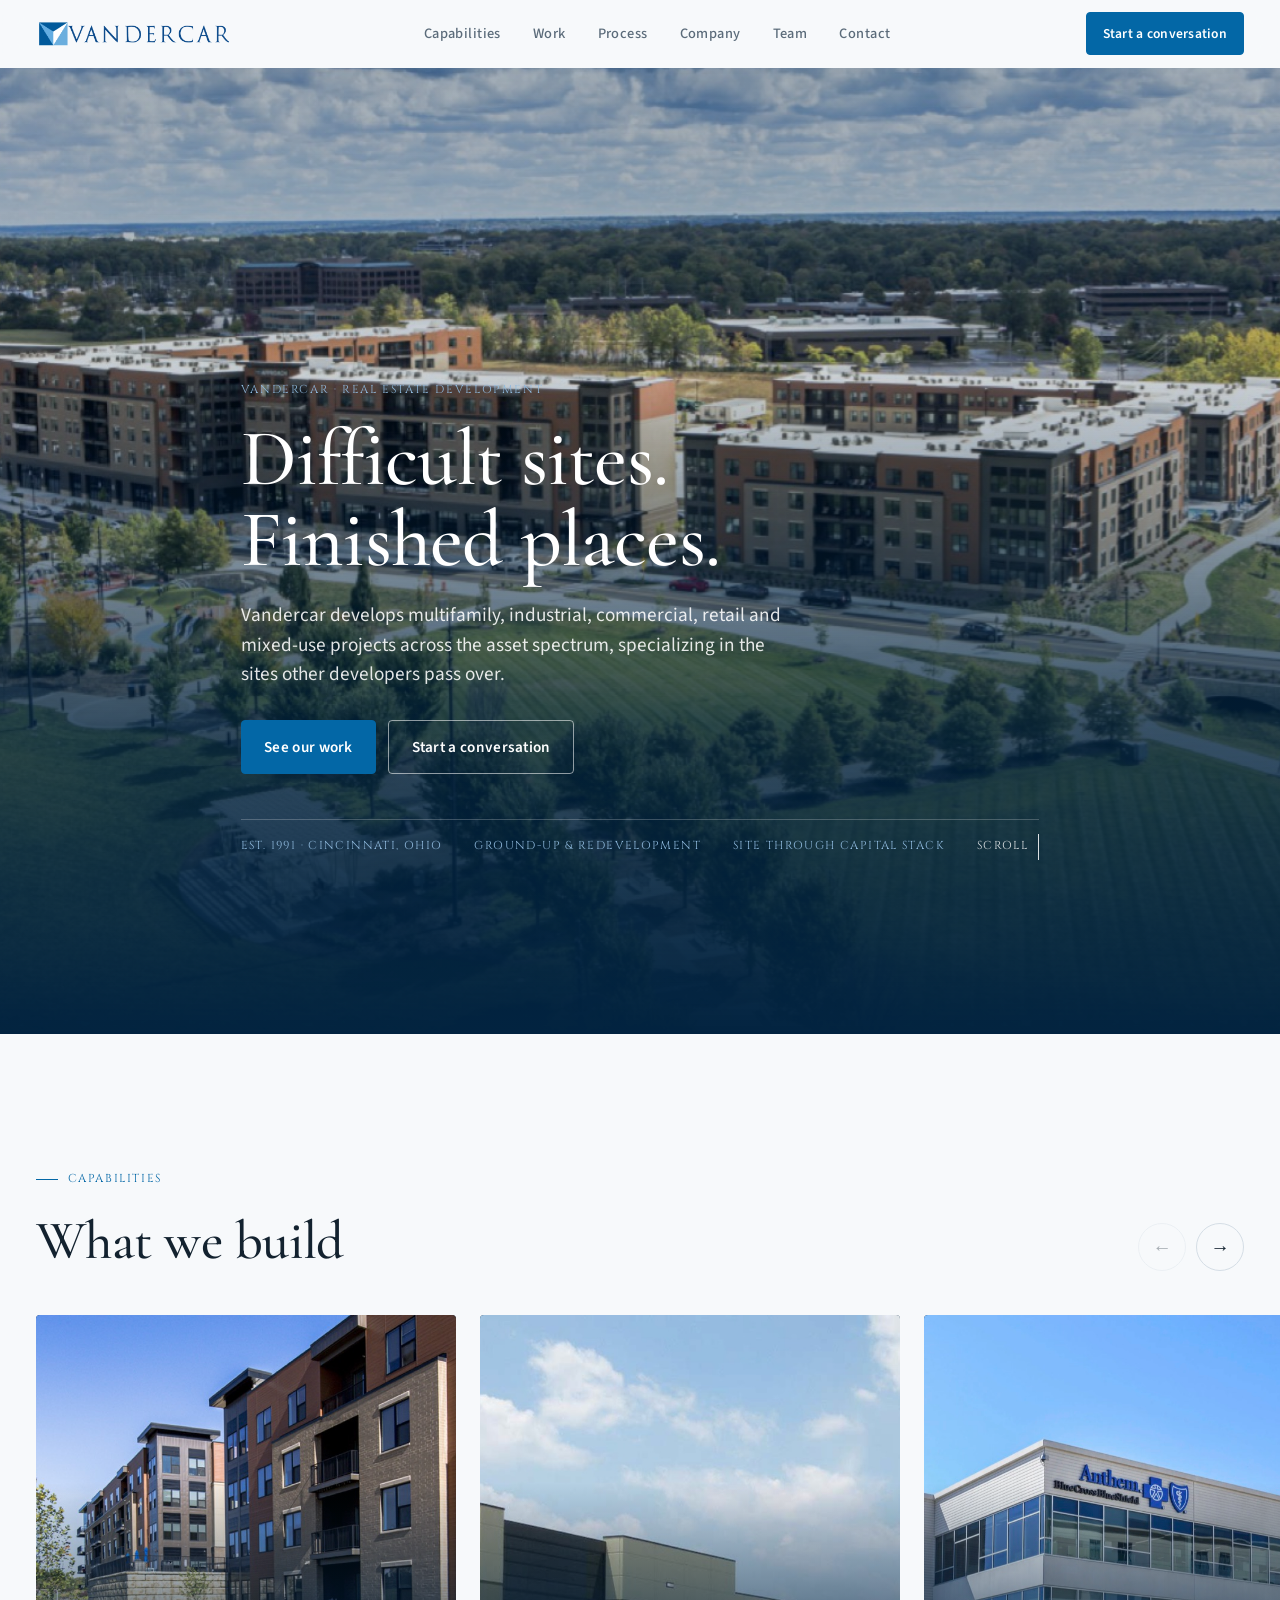
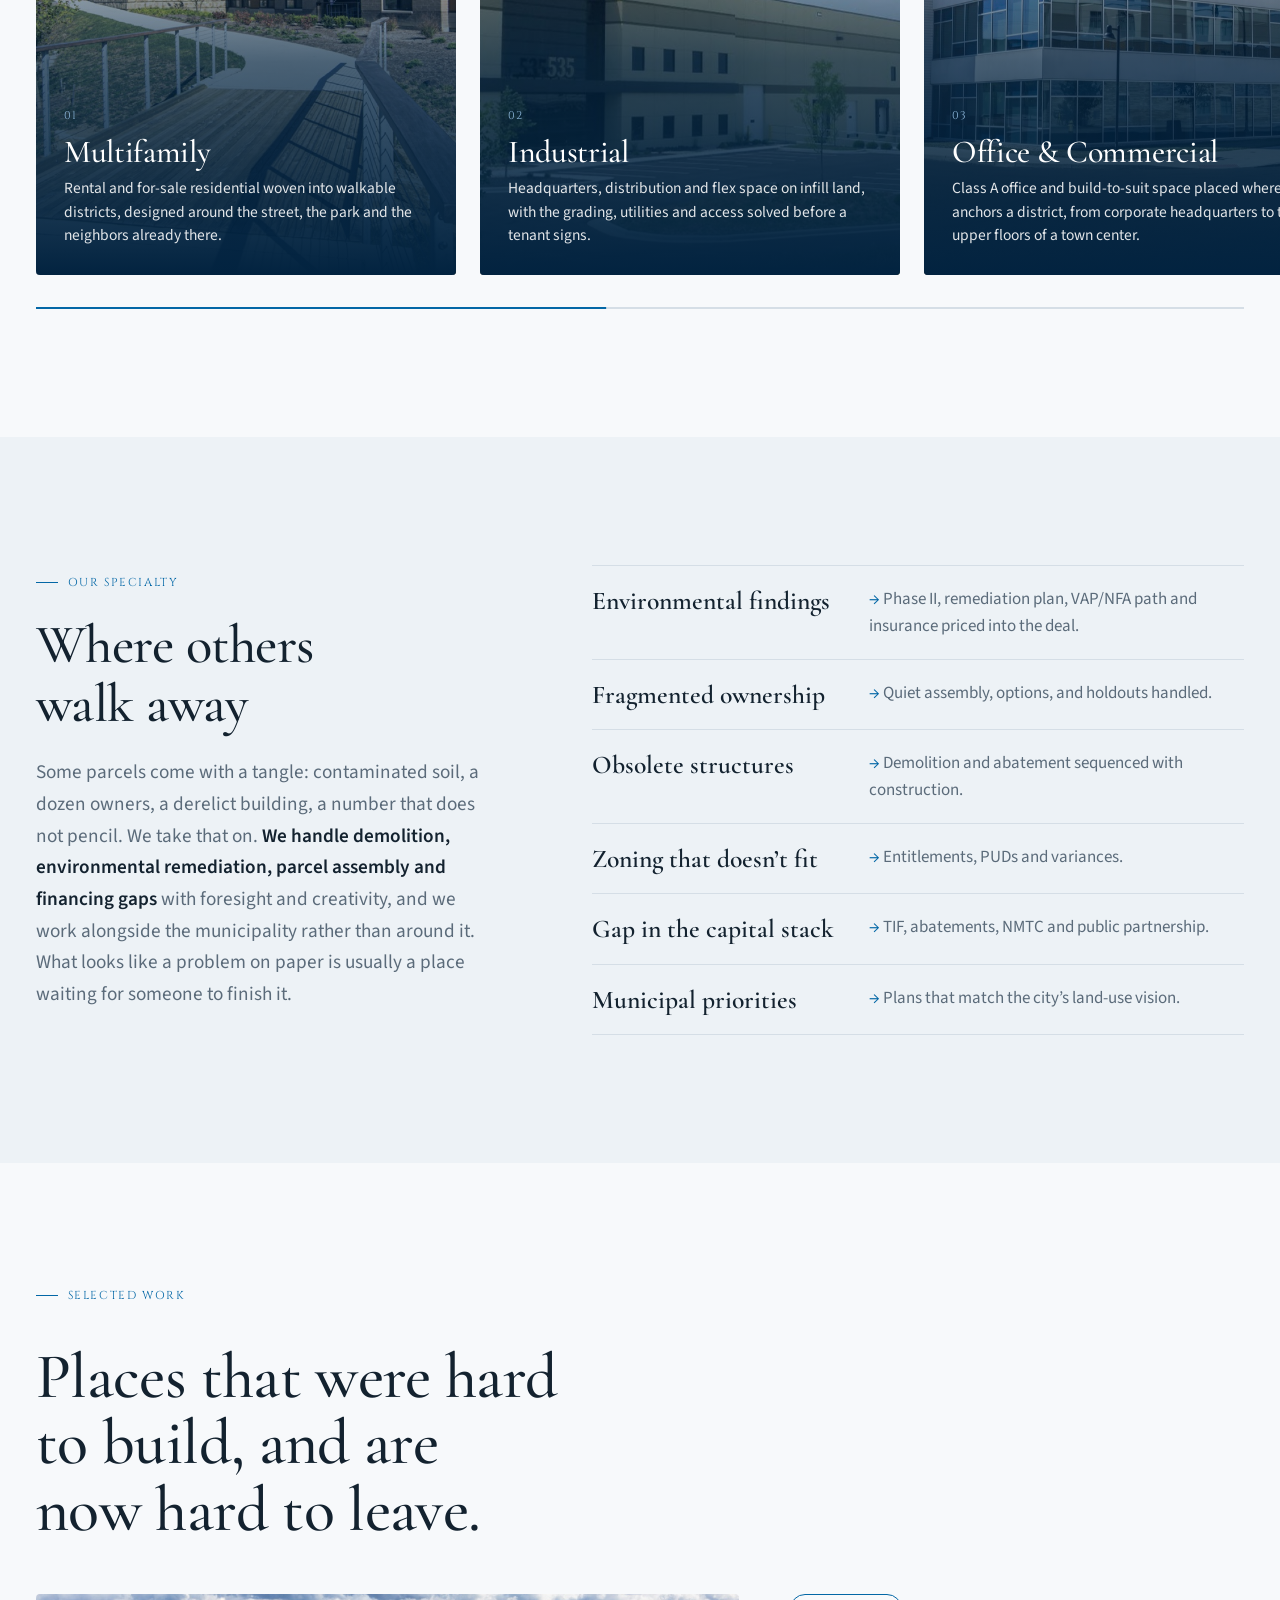
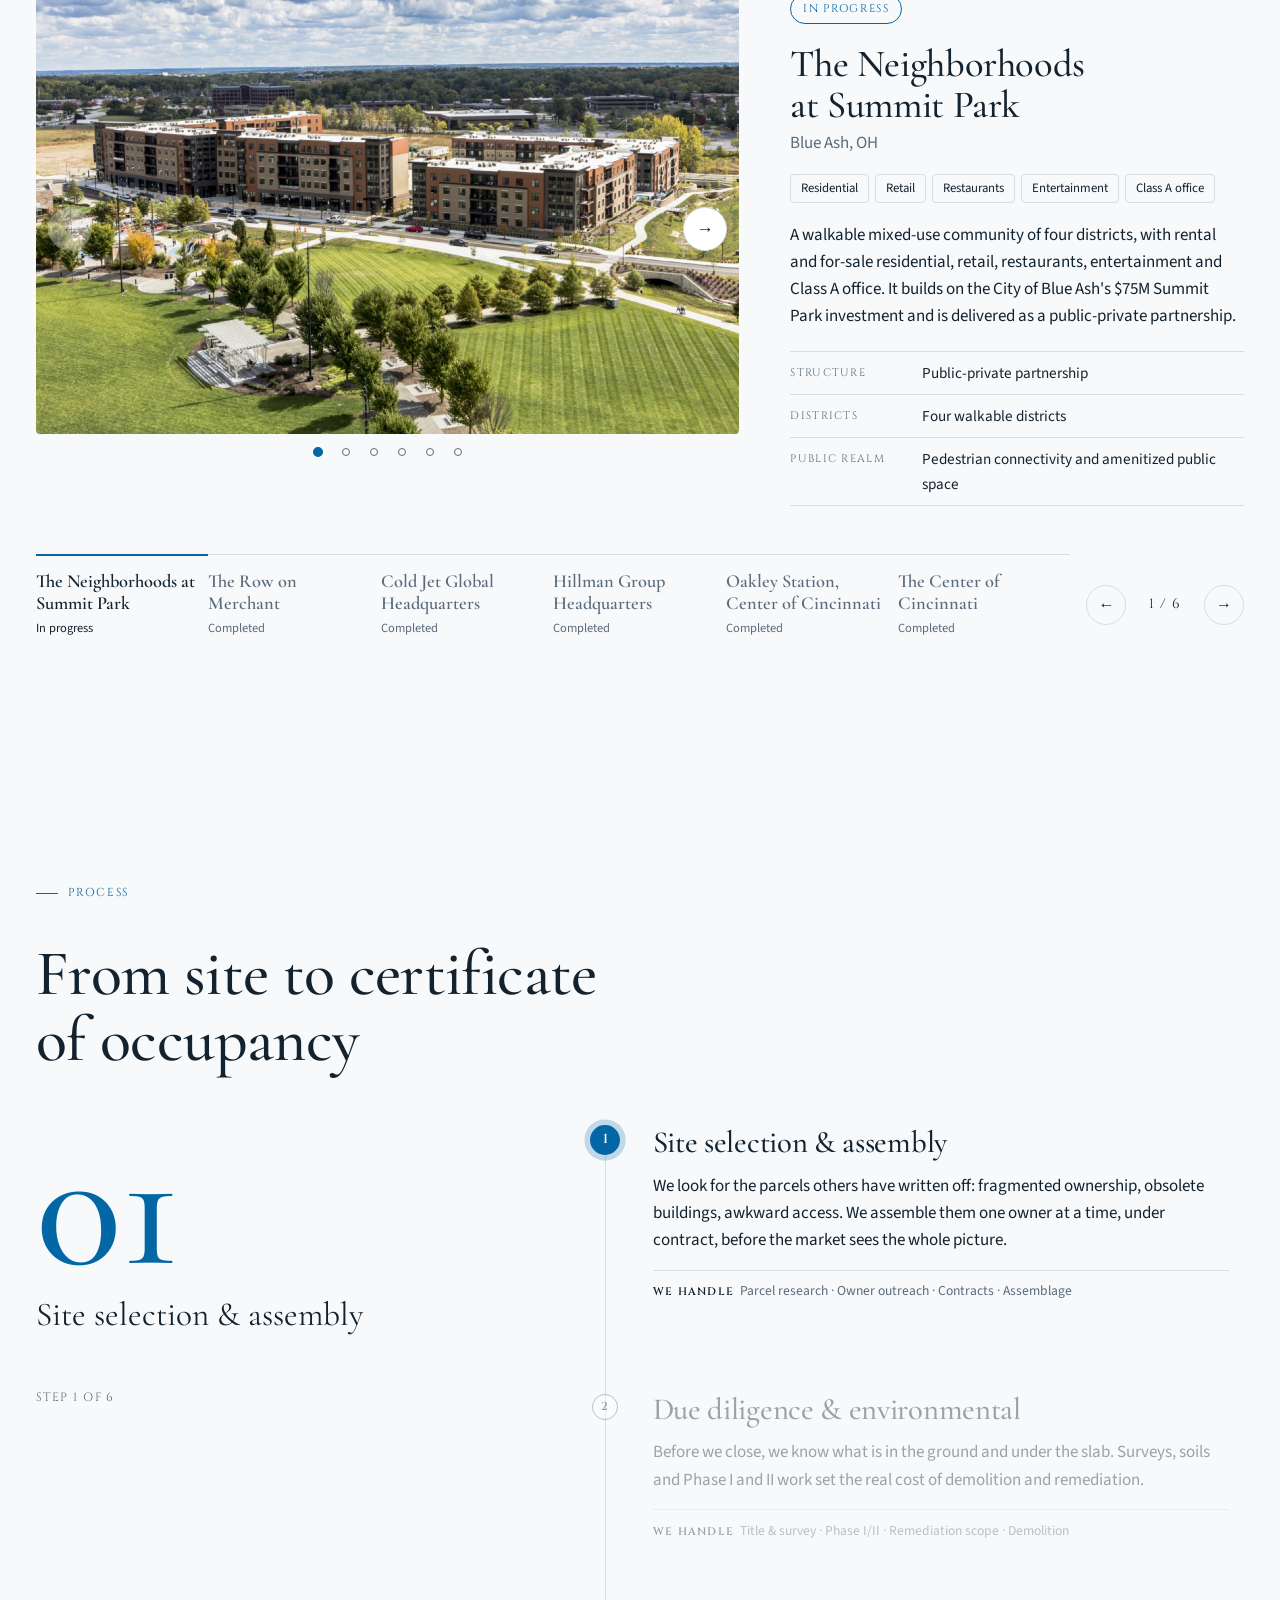
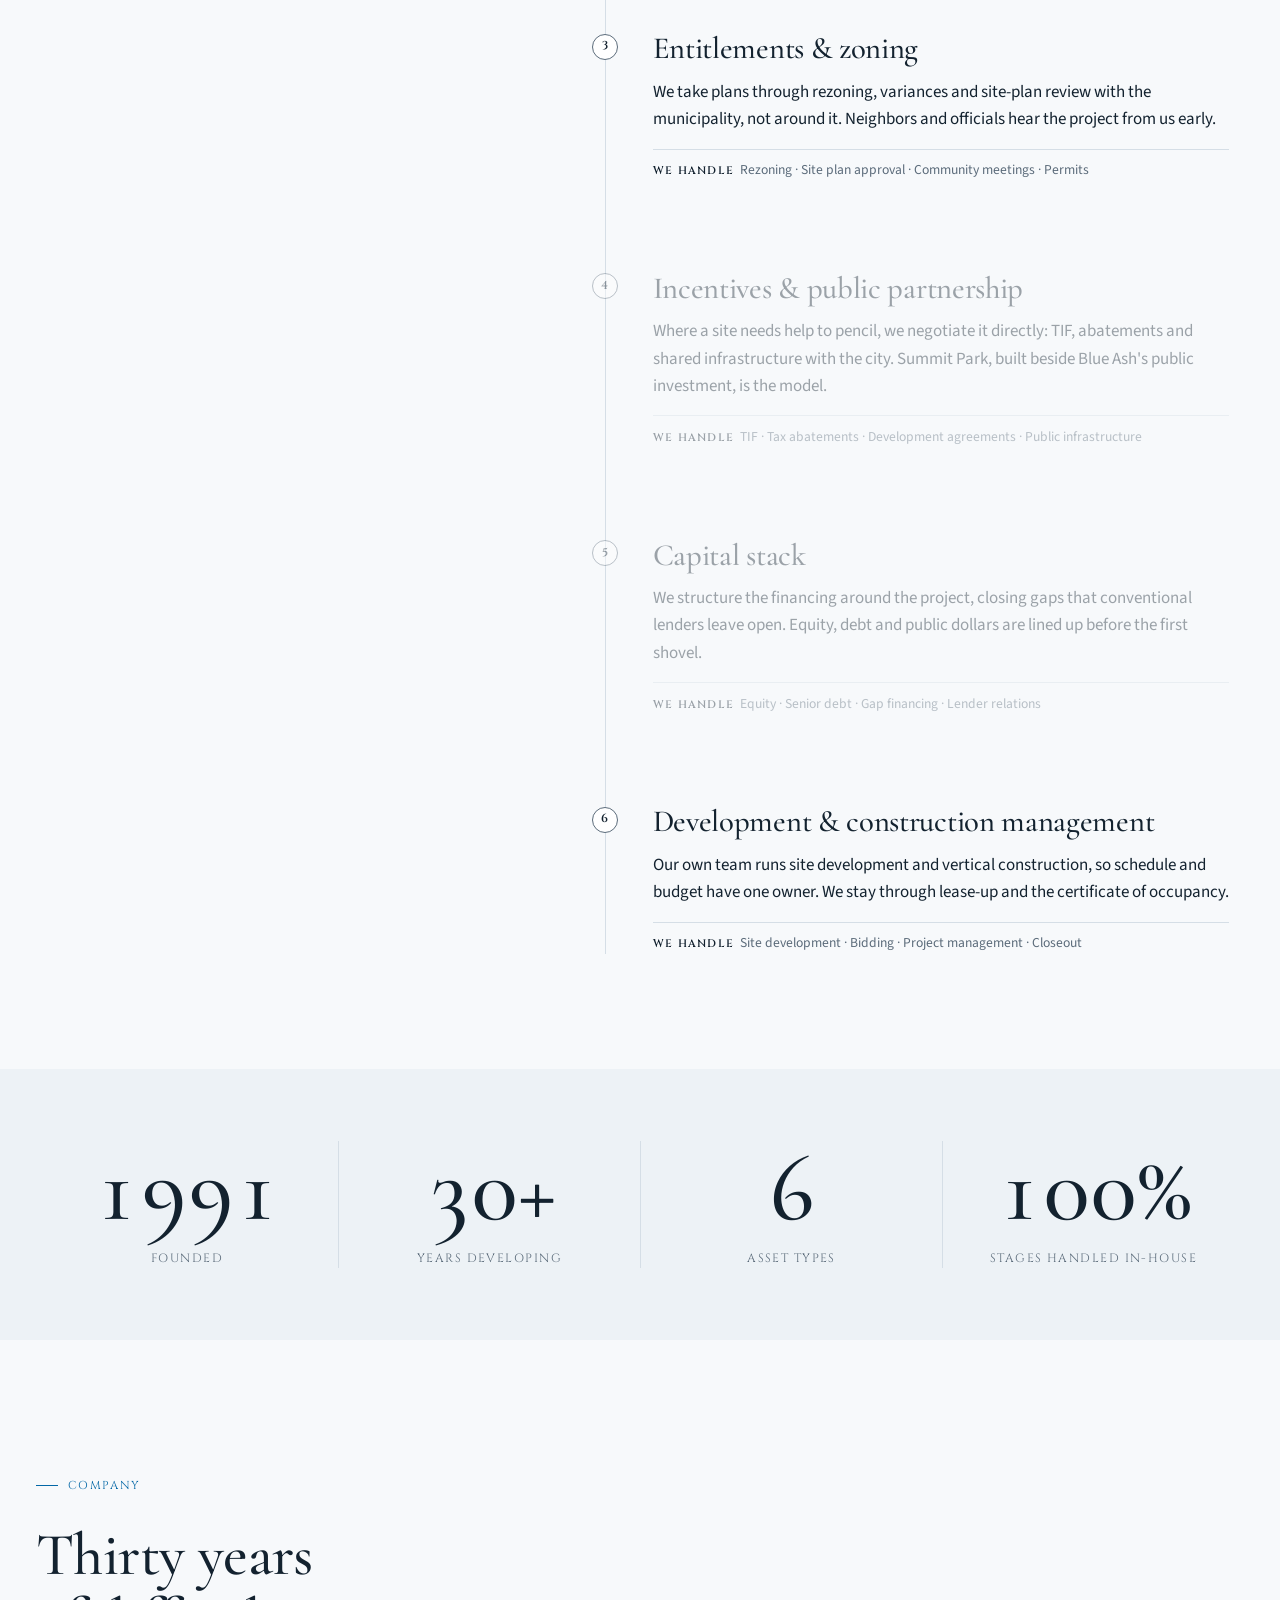
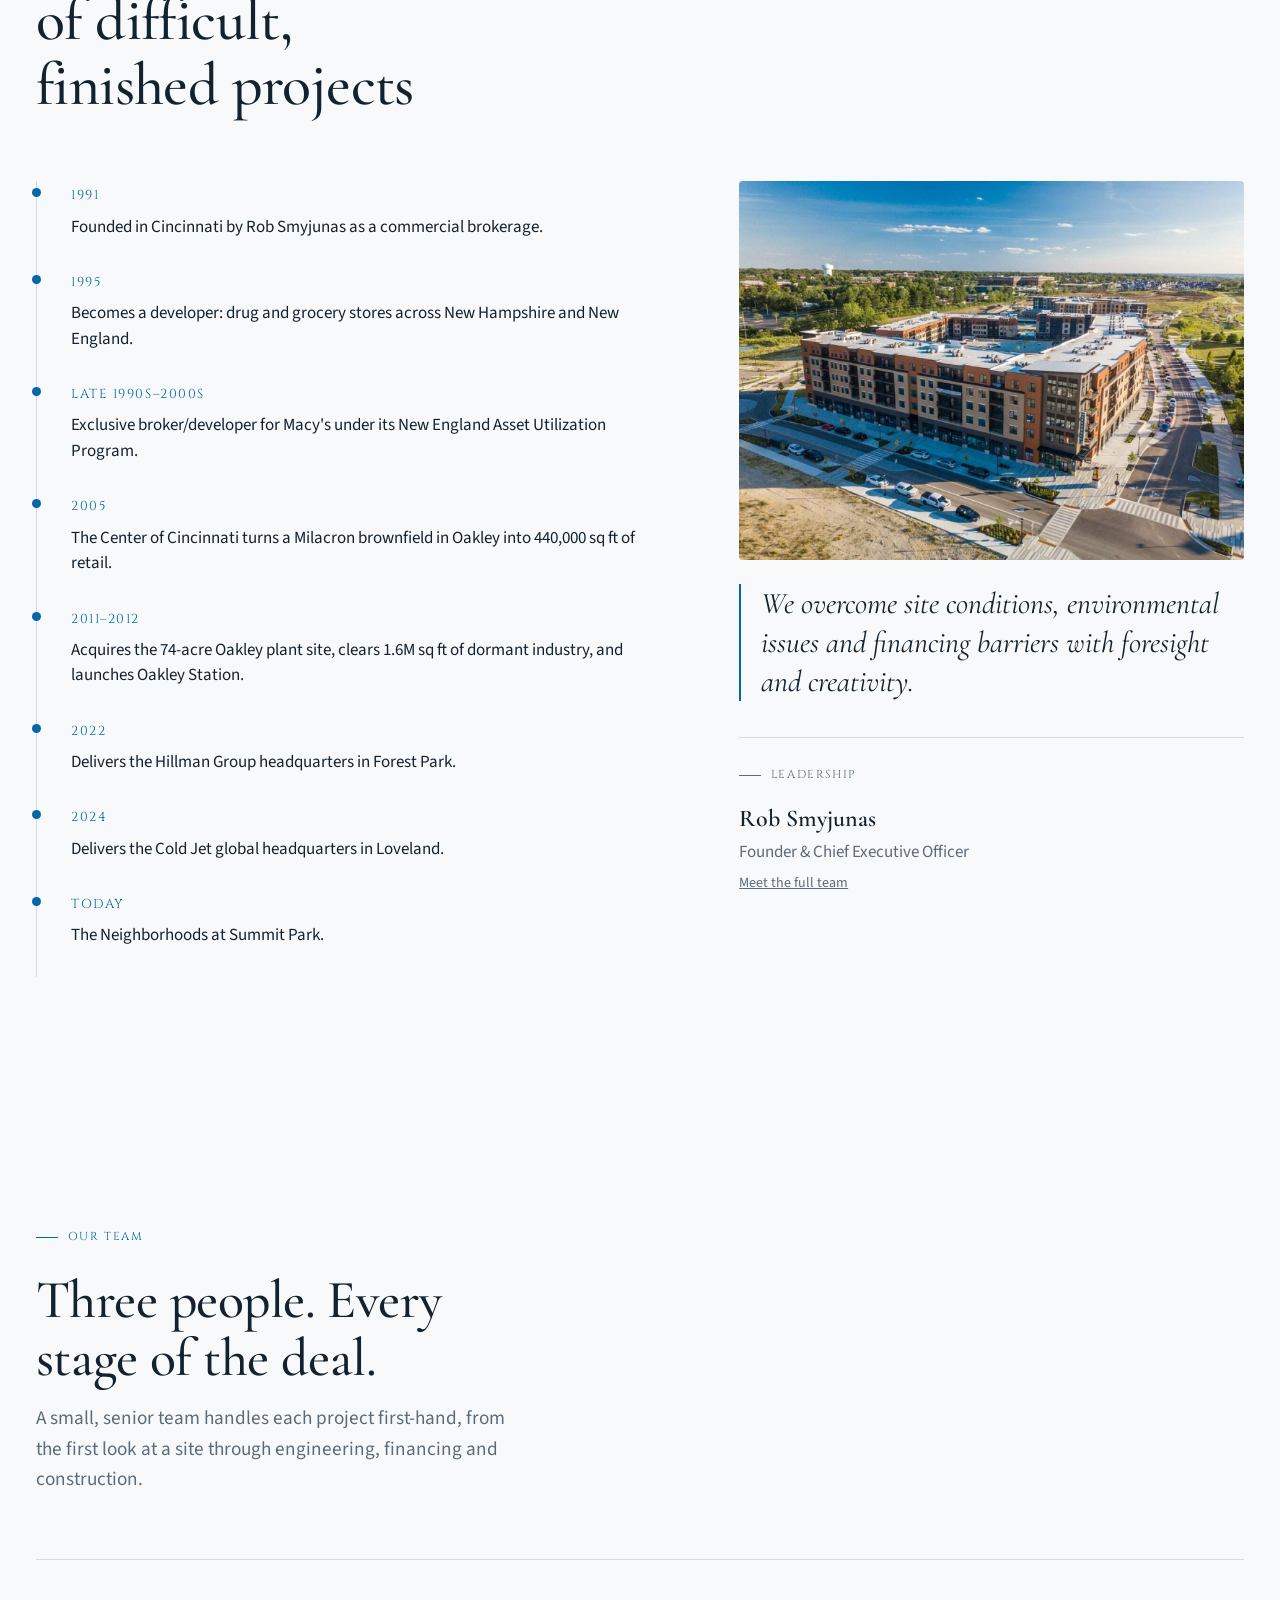
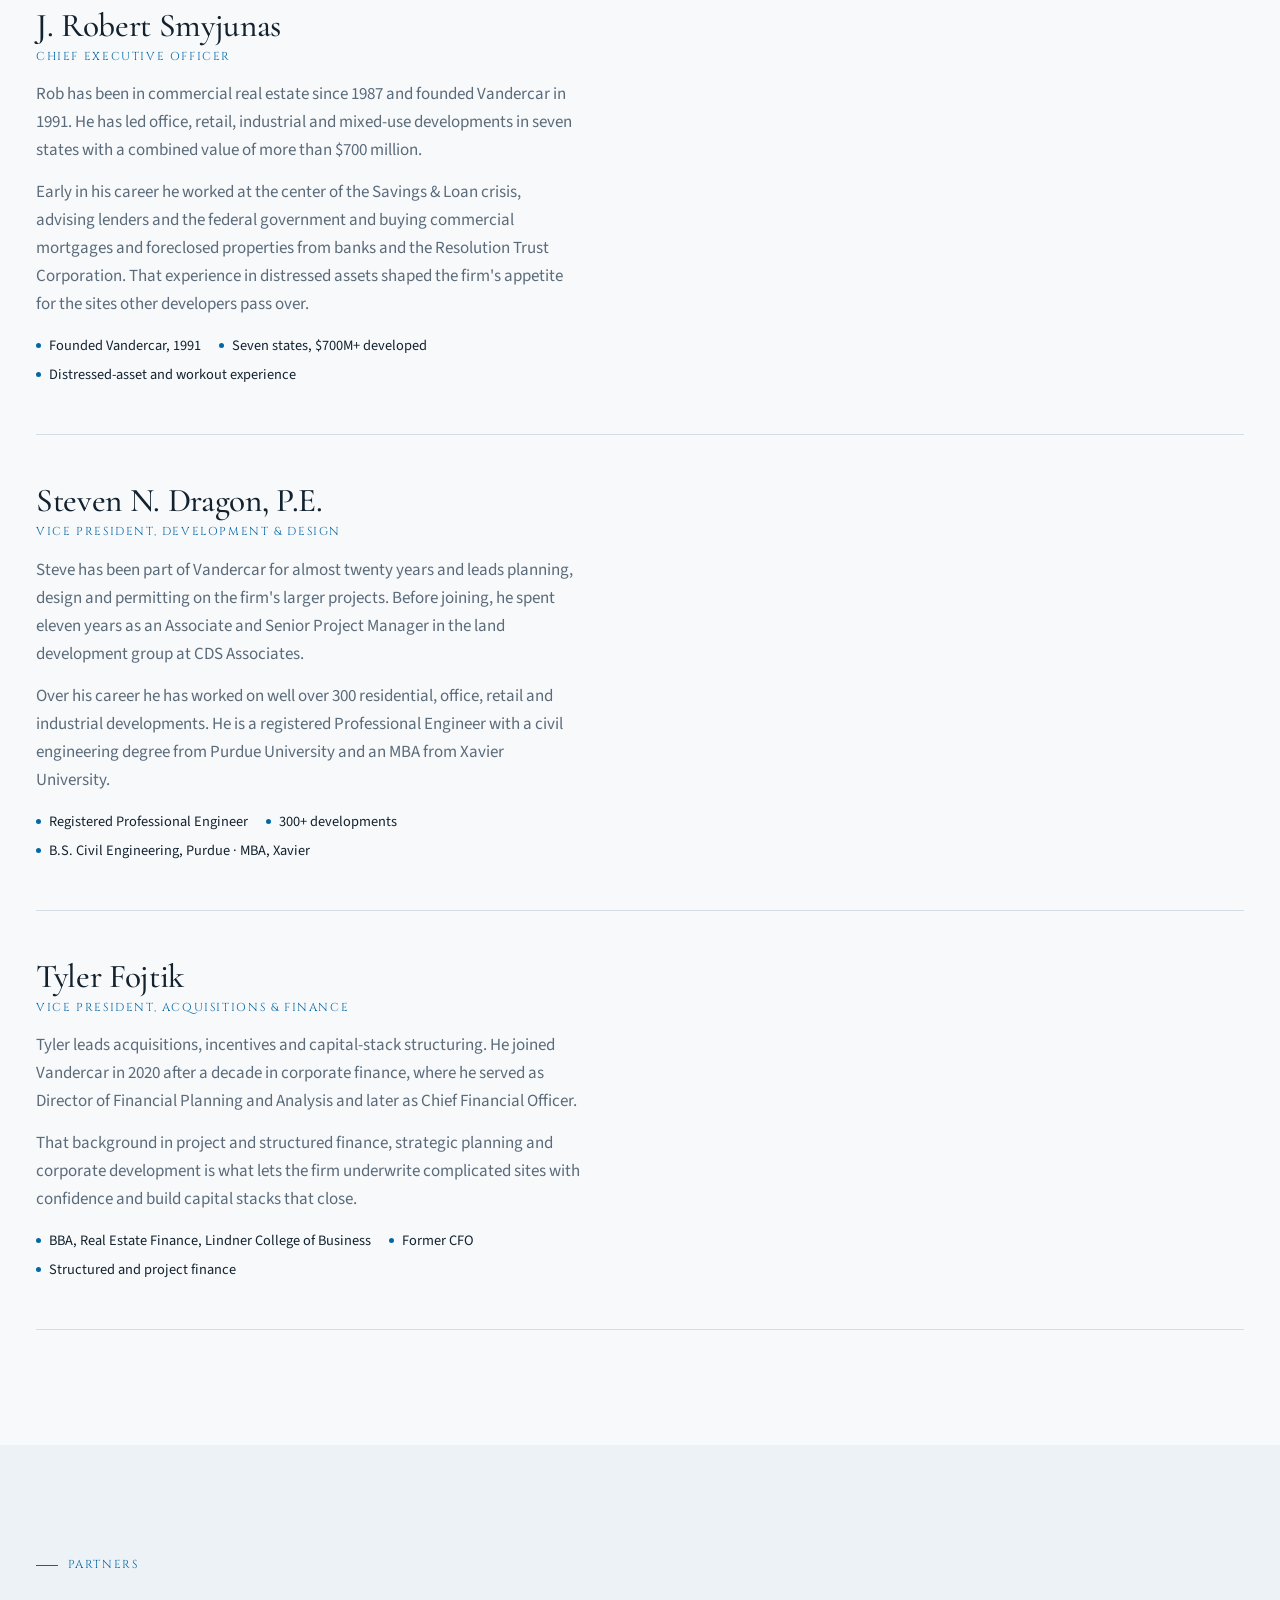
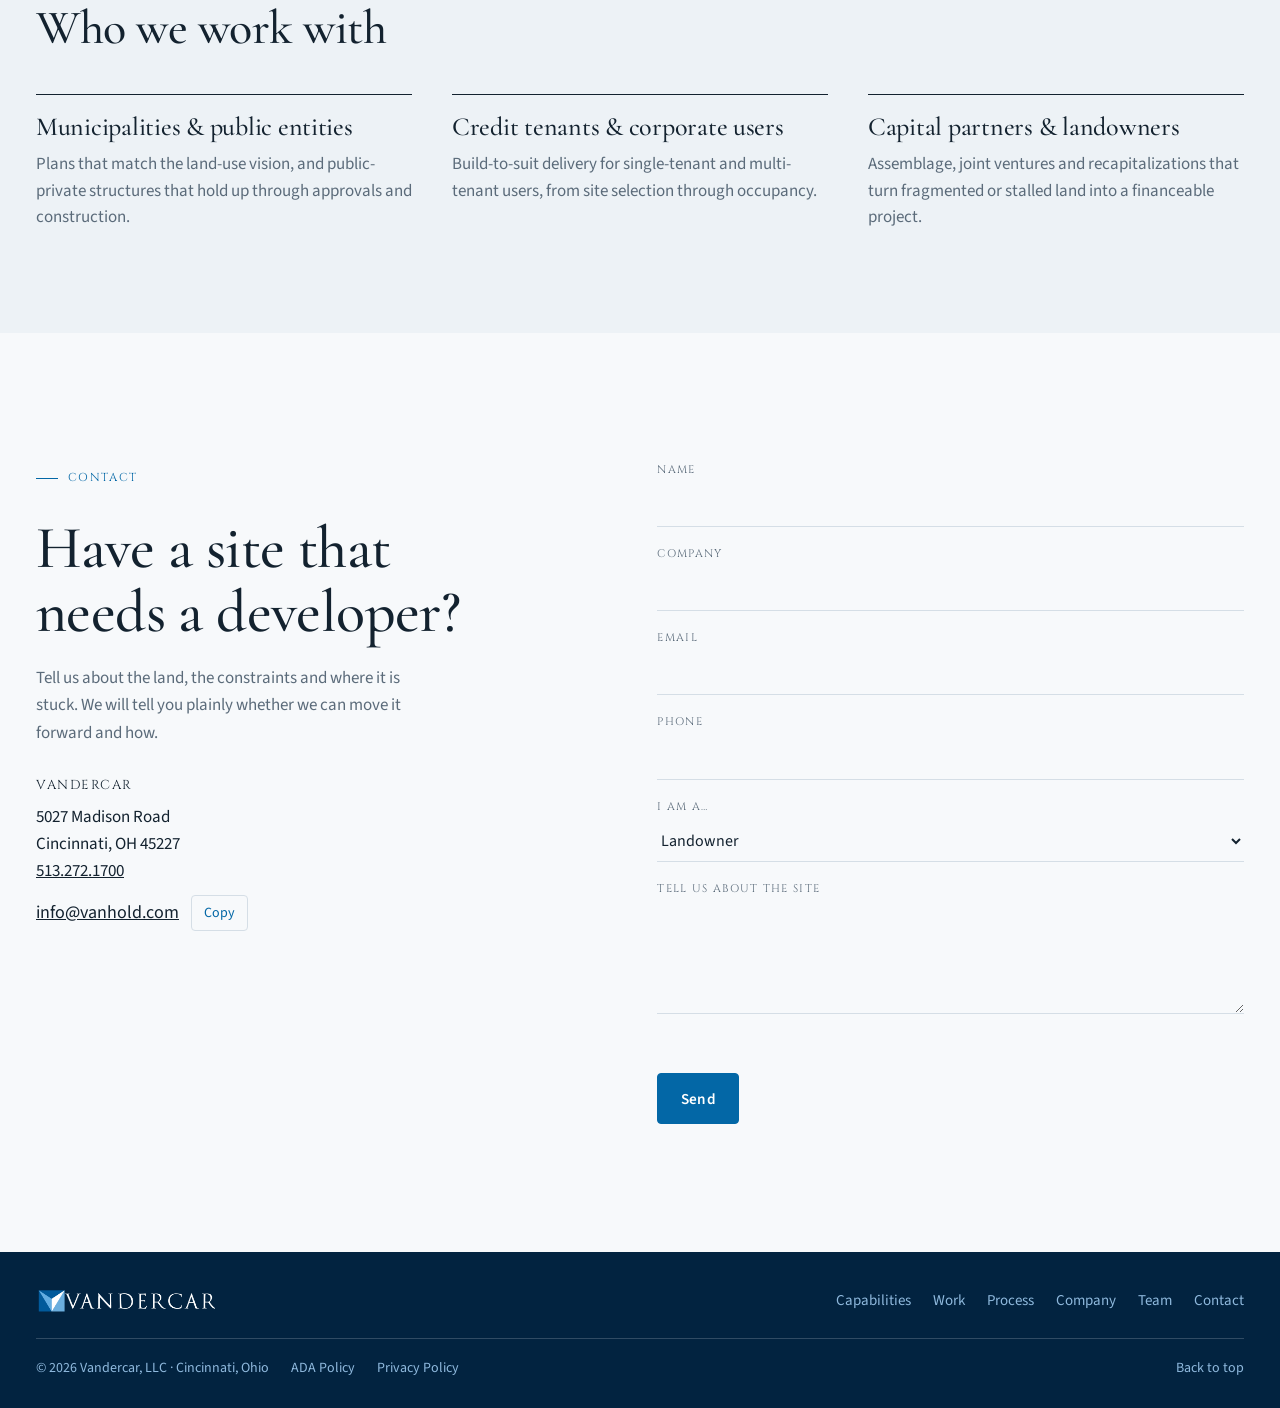
==== commit d1152675: "Prepare for GitHub Pages hosting Replace the Netlify redirects file with small forwarding pages at e" ====
--- a/index.html
+++ b/index.html
@@ -385,12 +385,12 @@
 var stage=$('pj-stage'),track=$('pj-track');
 if(stage&&track){
 var D=[
-{n:'The Neighborhoods at Summit Park',l:'Blue Ash, OH',s:0,t:['Residential','Retail','Restaurants','Entertainment','Class A office'],d:"A walkable mixed-use community of four districts, with rental and for-sale residential, retail, restaurants, entertainment and Class A office. It builds on the City of Blue Ash's $75M Summit Park investment and is delivered as a public-private partnership.",f:[['Structure','Public-private partnership'],['Districts','Four walkable districts'],['Public realm','Pedestrian connectivity and amenitized public space']],p:[['Summit61','Aerial of Summit Park apartments beside the great lawn'],['approach','Aerial of the Approach mixed-use building at Summit Park'],['Summit19','Boardwalk and apartment buildings with the observation tower'],['Summit40','Summit Park, Blue Ash'],['Summit50','Summit Park, Blue Ash'],['aerial','Satellite view of the Summit Park district']]},
-{n:'The Row on Merchant',l:'Springdale, OH',s:1,t:['Apartments','Townhomes','Adaptive reuse'],d:'A catalytic redevelopment that converted two existing three-story office buildings into 131 apartments and added 97 new townhomes on the surrounding land. Residents have garage parking, elevator service, a fitness center and a rooftop lounge.',f:[['Apartments','131 units in two converted office buildings'],['Townhomes','97 new three-story homes'],['Amenities','Garage parking, elevators, fitness center, rooftop lounge']],p:[['rom-aerial','Aerial of The Row on Merchant townhomes and converted office buildings'],['rom-sign','The Row on Merchant monument sign with townhomes behind'],['rom-townhomes','Aerial of a row of new three-story townhomes'],['rom-street','Townhomes along the street with orange entry doors'],['rom-apartments','Aerial of a converted office building, now apartments'],['rom-apt-living','Open living room and kitchen in a converted-office apartment'],['rom-th-living','Townhome living room'],['rom-clubhouse','Clubhouse lounge in the converted office building'],['rom-rooftop','Aerial of the rooftop lounge']]},
-{n:'Cold Jet Global Headquarters',l:'Loveland, OH',s:1,t:['Corporate headquarters','Office','Manufacturing','Redevelopment'],d:'Cold Jet, the maker of dry ice cleaning and production equipment, needed one building to bring its two Cincinnati-area facilities together. The renovated 107,440 square foot building in Loveland now holds the company\'s global headquarters, manufacturing and production under one roof, and opened in March 2024.',f:[['Completed','2024'],['Size','107,440 sq ft renovated building'],['Program','Global headquarters, manufacturing and production']],p:[['cj-front','Cold Jet Global Headquarters entrance with monument sign and flags'],['cj-lobby','Reception lounge with marble floors and a ring pendant light'],['cj-stair','Open stair with a mountain mural and seating area'],['cj-wall','Living wall with the Cold Jet logo'],['cj-board','Boardroom with white leather chairs'],['cj-cafe','Two-story cafe and dining hall'],['cj-kitchen','Kitchen and bar seating in the employee cafe'],['cj-lounge','Open office lounge with blue and white seating']]},
-{n:'Hillman Group Headquarters',l:'Forest Park, OH',s:1,t:['Corporate headquarters','Office','Redevelopment'],d:'In 2022 Vandercar acquired an outdated office building in Forest Park and rebuilt it into a corporate headquarters for Hillman Group. The client wanted to stay close to its existing operation so no staff were disrupted, and the finished space carries the Hillman brand throughout.',f:[['Completed','2022'],['Approach','Acquire and fully renovate an existing building'],['Why here','Adjacent to the client\'s existing operation']],p:[['hill-lobby','Hillman Group entry lobby with "Built Hillman Strong" wall'],['hill-reception','Reception lounge with fireplace and wood ceiling'],['hill-board','Boardroom with live-edge walnut table'],['hill-lounge','Employee lounge and cafe'],['hill-training','Training room and collaboration space'],['hill-cafe','Kitchen and market']]},
-{n:'Oakley Station, Center of Cincinnati',l:'Oakley, Cincinnati, OH',s:1,t:['Mixed-use','Brownfield','Retail','Residential','Office','Entertainment'],d:'Vandercar acquired the 74-acre Cincinnati Milling Machine plant site in 2011, once the largest machine tool company in the world and by then 1.6 million square feet of dormant industrial buildings. Full demolition and environmental remediation finished in 2012, clearing the way for a mixed-use district of residential, retail, entertainment and office.',f:[['Site','74 acres, former Cincinnati Milacron plant'],['Removed','1.6M sq ft of obsolete industrial buildings'],['Public partners','City of Cincinnati, Ohio Brownfields Redevelopment program, $30M Kennedy Connector']],p:[['oak-cinemark','Cinemark theater at Oakley Station'],['oak-townhomes','Brick townhomes at Oakley Station'],['oak-plan','Oakley Station concept development plan with Vandercar Way'],['oak-office','Rendering of a three-story office building at Oakley Station'],['oak-pool','Rendering of the apartment pool courtyard'],['oak-court','Rendering of the apartment courtyard']]},
-{n:'The Center of Cincinnati',l:'Oakley, Cincinnati, OH',s:1,t:['Retail','Brownfield','Power center'],d:'Begun in 2005 on the former Cincinnati Milacron property, the Center of Cincinnati turned an unusable brownfield into a 440,000 square foot retail center anchored by Meijer, Sam\'s Club, Target and PetSmart. It created a central retail node for Hyde Park, Oakley and Pleasant Ridge and set the stage for Oakley Station next door.',f:[['Size','440,000 sq ft of retail'],['Anchors','Meijer, Sam\'s Club, Target, PetSmart'],['Prior use','Brownfield, former Cincinnati Milacron property']],p:[['coc-sign','Center of Cincinnati monument sign with Sam\'s Club, Meijer and Target'],['coc-aerial','Aerial of the Center of Cincinnati with tenant locations'],['coc-meijer','Meijer storefront at the Center of Cincinnati'],['coc-target','Target storefront at the Center of Cincinnati'],['coc-sams','Sam\'s Club at the Center of Cincinnati']]}
+{k:'summit-park',n:'The Neighborhoods at Summit Park',l:'Blue Ash, OH',s:0,t:['Residential','Retail','Restaurants','Entertainment','Class A office'],d:"A walkable mixed-use community of four districts, with rental and for-sale residential, retail, restaurants, entertainment and Class A office. It builds on the City of Blue Ash's $75M Summit Park investment and is delivered as a public-private partnership.",f:[['Structure','Public-private partnership'],['Districts','Four walkable districts'],['Public realm','Pedestrian connectivity and amenitized public space']],p:[['Summit61','Aerial of Summit Park apartments beside the great lawn'],['approach','Aerial of the Approach mixed-use building at Summit Park'],['Summit19','Boardwalk and apartment buildings with the observation tower'],['Summit40','Summit Park, Blue Ash'],['Summit50','Summit Park, Blue Ash'],['aerial','Satellite view of the Summit Park district']]},
+{k:'row-on-merchant',n:'The Row on Merchant',l:'Springdale, OH',s:1,t:['Apartments','Townhomes','Adaptive reuse'],d:'A catalytic redevelopment that converted two existing three-story office buildings into 131 apartments and added 97 new townhomes on the surrounding land. Residents have garage parking, elevator service, a fitness center and a rooftop lounge.',f:[['Apartments','131 units in two converted office buildings'],['Townhomes','97 new three-story homes'],['Amenities','Garage parking, elevators, fitness center, rooftop lounge']],p:[['rom-aerial','Aerial of The Row on Merchant townhomes and converted office buildings'],['rom-sign','The Row on Merchant monument sign with townhomes behind'],['rom-townhomes','Aerial of a row of new three-story townhomes'],['rom-street','Townhomes along the street with orange entry doors'],['rom-apartments','Aerial of a converted office building, now apartments'],['rom-apt-living','Open living room and kitchen in a converted-office apartment'],['rom-th-living','Townhome living room'],['rom-clubhouse','Clubhouse lounge in the converted office building'],['rom-rooftop','Aerial of the rooftop lounge']]},
+{k:'cold-jet',n:'Cold Jet Global Headquarters',l:'Loveland, OH',s:1,t:['Corporate headquarters','Office','Manufacturing','Redevelopment'],d:'Cold Jet, the maker of dry ice cleaning and production equipment, needed one building to bring its two Cincinnati-area facilities together. The renovated 107,440 square foot building in Loveland now holds the company\'s global headquarters, manufacturing and production under one roof, and opened in March 2024.',f:[['Completed','2024'],['Size','107,440 sq ft renovated building'],['Program','Global headquarters, manufacturing and production']],p:[['cj-front','Cold Jet Global Headquarters entrance with monument sign and flags'],['cj-lobby','Reception lounge with marble floors and a ring pendant light'],['cj-stair','Open stair with a mountain mural and seating area'],['cj-wall','Living wall with the Cold Jet logo'],['cj-board','Boardroom with white leather chairs'],['cj-cafe','Two-story cafe and dining hall'],['cj-kitchen','Kitchen and bar seating in the employee cafe'],['cj-lounge','Open office lounge with blue and white seating']]},
+{k:'hillman-group',n:'Hillman Group Headquarters',l:'Forest Park, OH',s:1,t:['Corporate headquarters','Office','Redevelopment'],d:'In 2022 Vandercar acquired an outdated office building in Forest Park and rebuilt it into a corporate headquarters for Hillman Group. The client wanted to stay close to its existing operation so no staff were disrupted, and the finished space carries the Hillman brand throughout.',f:[['Completed','2022'],['Approach','Acquire and fully renovate an existing building'],['Why here','Adjacent to the client\'s existing operation']],p:[['hill-lobby','Hillman Group entry lobby with "Built Hillman Strong" wall'],['hill-reception','Reception lounge with fireplace and wood ceiling'],['hill-board','Boardroom with live-edge walnut table'],['hill-lounge','Employee lounge and cafe'],['hill-training','Training room and collaboration space'],['hill-cafe','Kitchen and market']]},
+{k:'oakley-station',n:'Oakley Station, Center of Cincinnati',l:'Oakley, Cincinnati, OH',s:1,t:['Mixed-use','Brownfield','Retail','Residential','Office','Entertainment'],d:'Vandercar acquired the 74-acre Cincinnati Milling Machine plant site in 2011, once the largest machine tool company in the world and by then 1.6 million square feet of dormant industrial buildings. Full demolition and environmental remediation finished in 2012, clearing the way for a mixed-use district of residential, retail, entertainment and office.',f:[['Site','74 acres, former Cincinnati Milacron plant'],['Removed','1.6M sq ft of obsolete industrial buildings'],['Public partners','City of Cincinnati, Ohio Brownfields Redevelopment program, $30M Kennedy Connector']],p:[['oak-cinemark','Cinemark theater at Oakley Station'],['oak-townhomes','Brick townhomes at Oakley Station'],['oak-plan','Oakley Station concept development plan with Vandercar Way'],['oak-office','Rendering of a three-story office building at Oakley Station'],['oak-pool','Rendering of the apartment pool courtyard'],['oak-court','Rendering of the apartment courtyard']]},
+{k:'center-of-cincinnati',n:'The Center of Cincinnati',l:'Oakley, Cincinnati, OH',s:1,t:['Retail','Brownfield','Power center'],d:'Begun in 2005 on the former Cincinnati Milacron property, the Center of Cincinnati turned an unusable brownfield into a 440,000 square foot retail center anchored by Meijer, Sam\'s Club, Target and PetSmart. It created a central retail node for Hyde Park, Oakley and Pleasant Ridge and set the stage for Oakley Station next door.',f:[['Size','440,000 sq ft of retail'],['Anchors','Meijer, Sam\'s Club, Target, PetSmart'],['Prior use','Brownfield, former Cincinnati Milacron property']],p:[['coc-sign','Center of Cincinnati monument sign with Sam\'s Club, Meijer and Target'],['coc-aerial','Aerial of the Center of Cincinnati with tenant locations'],['coc-meijer','Meijer storefront at the Center of Cincinnati'],['coc-target','Target storefront at the Center of Cincinnati'],['coc-sams','Sam\'s Club at the Center of Cincinnati']]}
 ];
 var cur=0,idx=0,tabs=$('pj-tabs'),dots=$('pj-dots'),info=$('pj-info'),busy=0;
 var rm=window.matchMedia('(prefers-reduced-motion: reduce)').matches;
@@ -415,6 +415,8 @@
 $('pj-pp').onclick=function(){go(cur-1)};$('pj-pn').onclick=function(){go(cur+1)};
 tabs.addEventListener('keydown',function(e){if(e.key==='ArrowRight'){go(cur+1);tabs.children[cur].focus()}else if(e.key==='ArrowLeft'){go(cur-1);tabs.children[cur].focus()}});
 sel();buildDots();
+function fromHash(){var h=location.hash.slice(1);for(var i=0;i<D.length;i++)if(D[i].k===h){if(i!==cur){busy=0;cur=i;sel();render()}$('projects').scrollIntoView();return}}
+fromHash();window.addEventListener('hashchange',fromHash);
 }
 var list=$('pr-list');
 if(list){
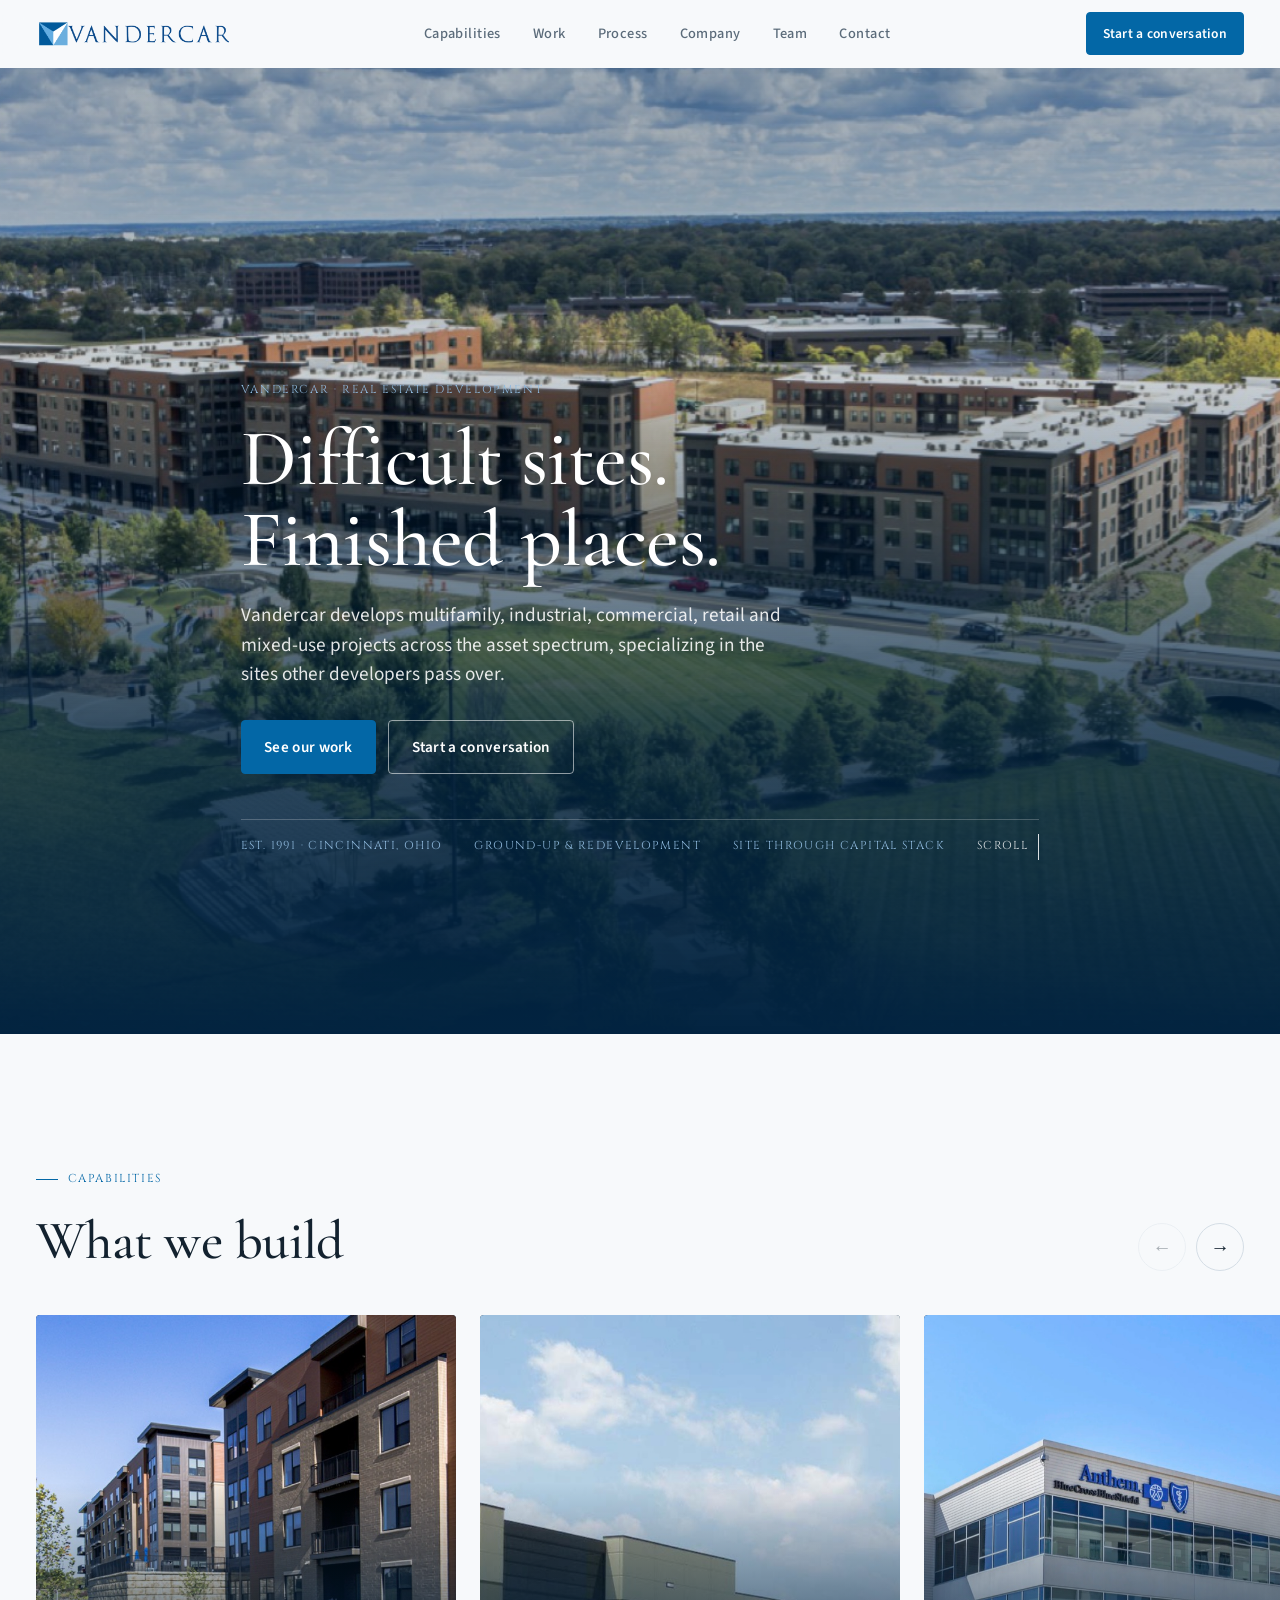
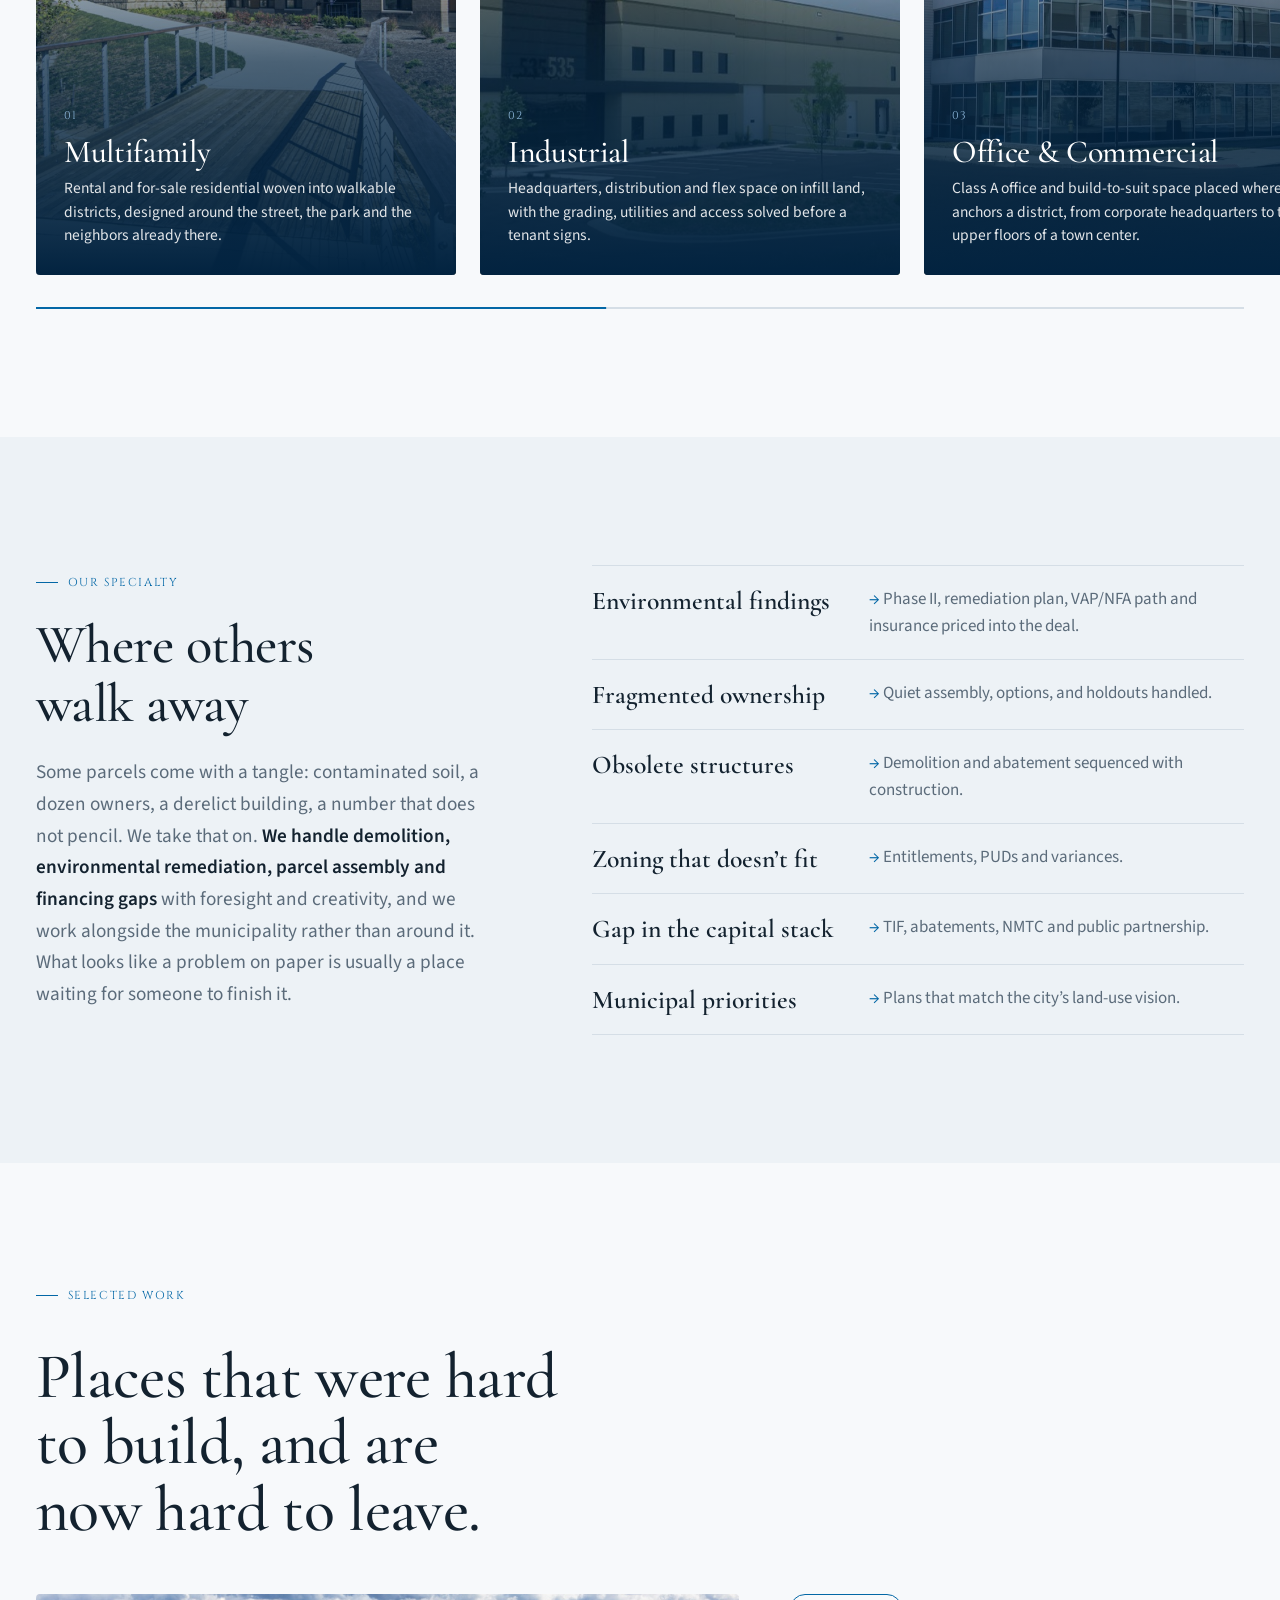
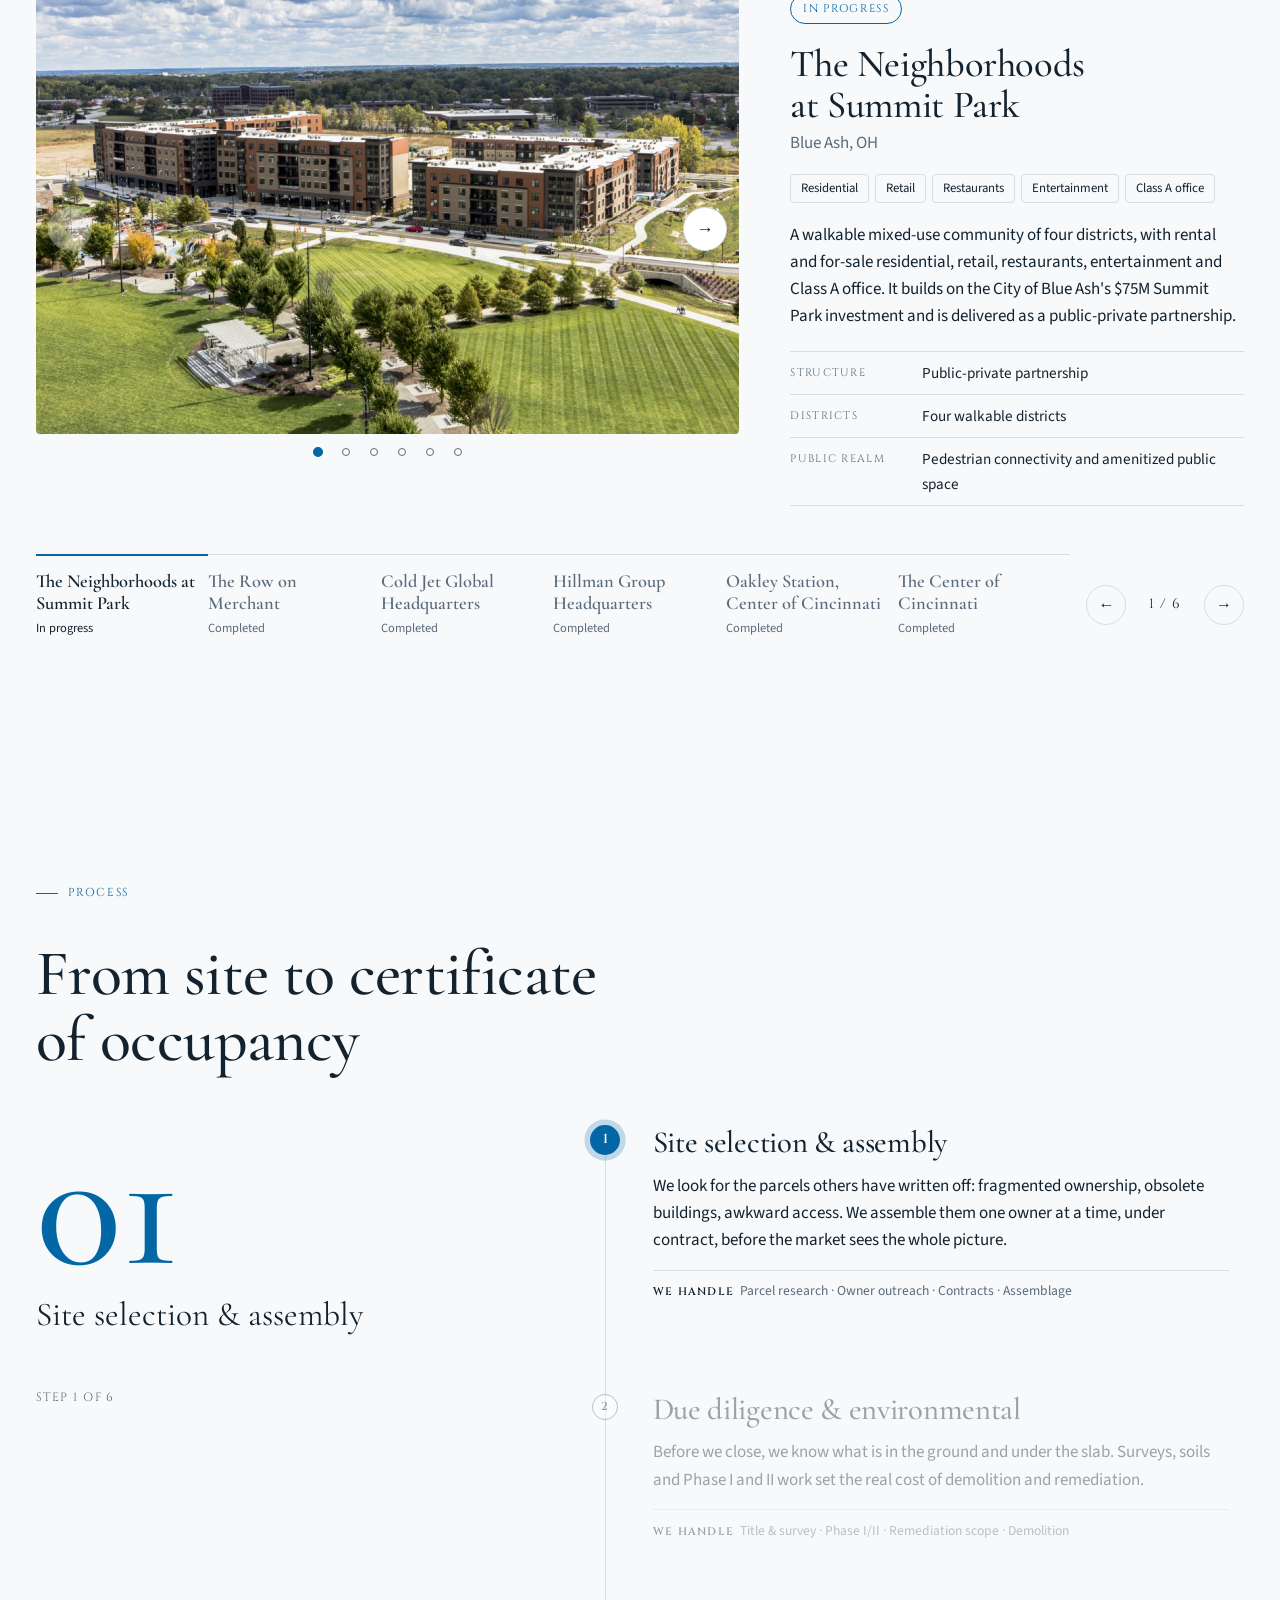
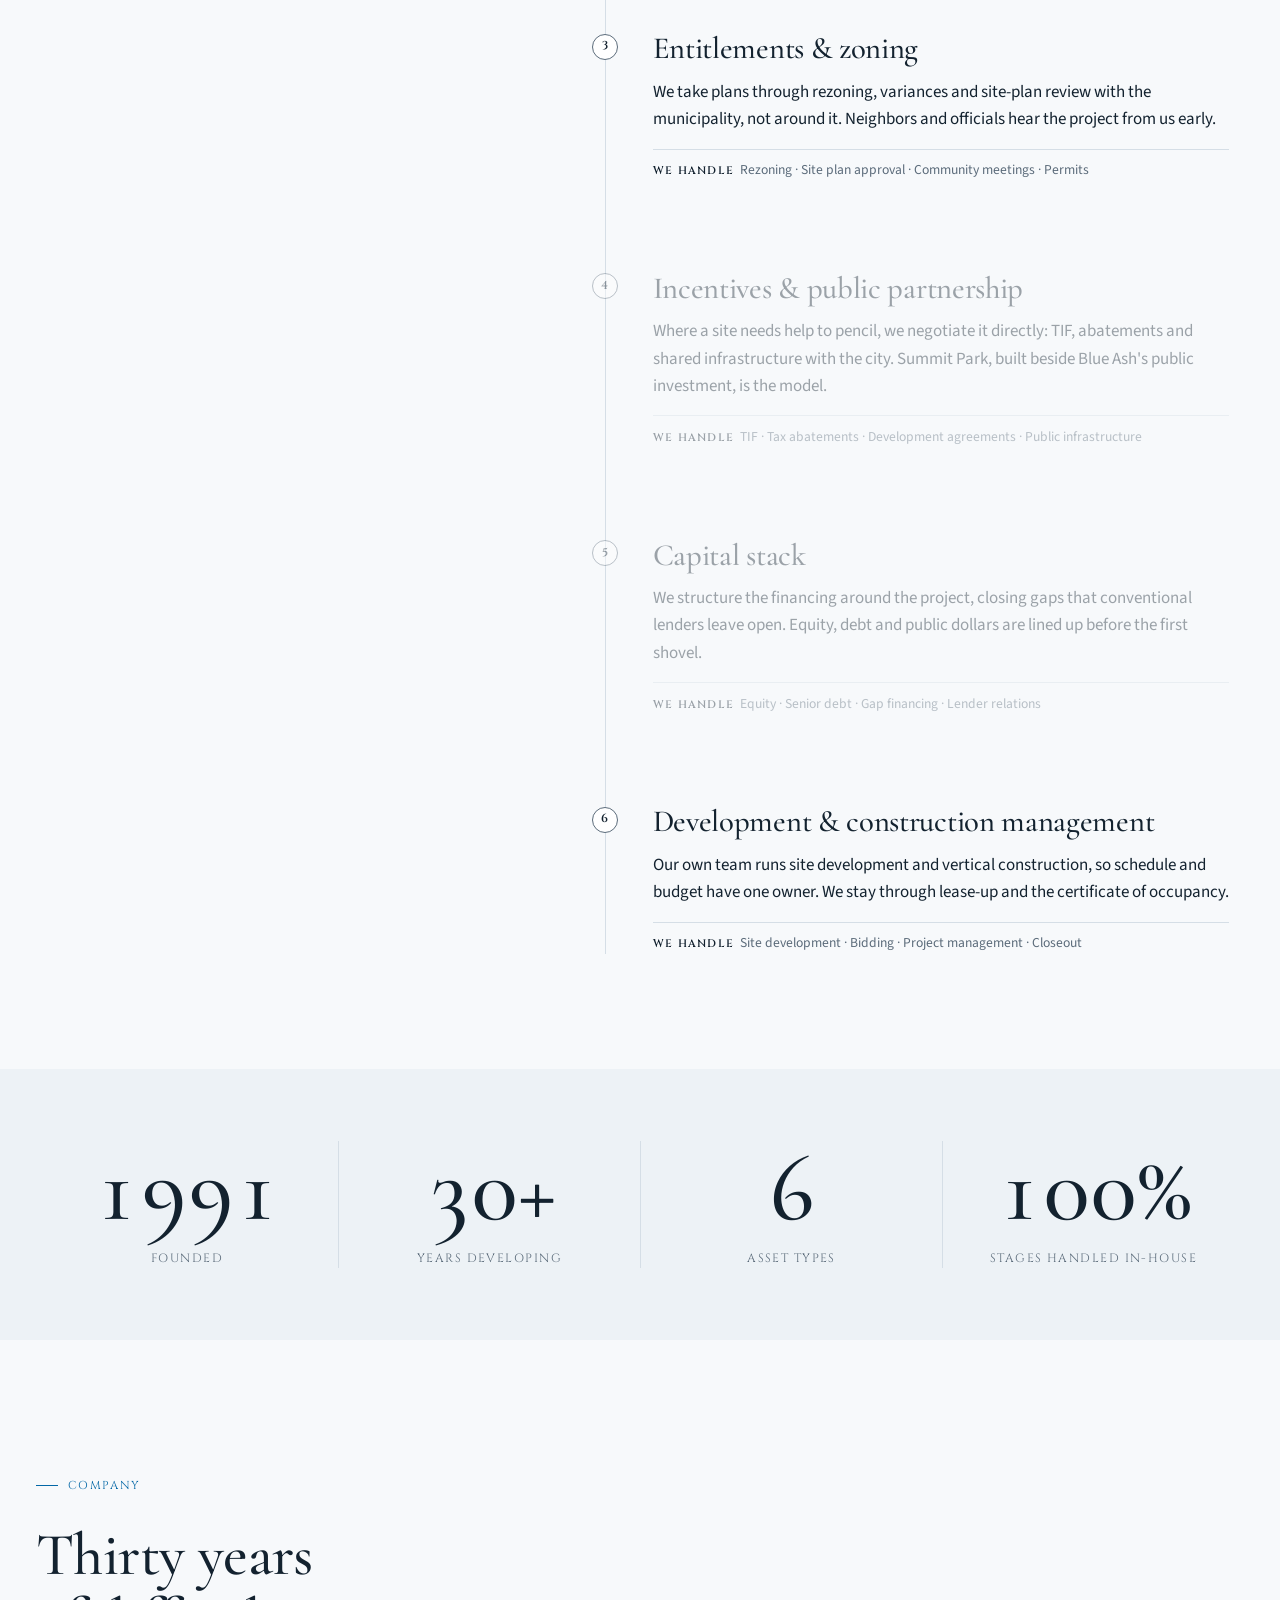
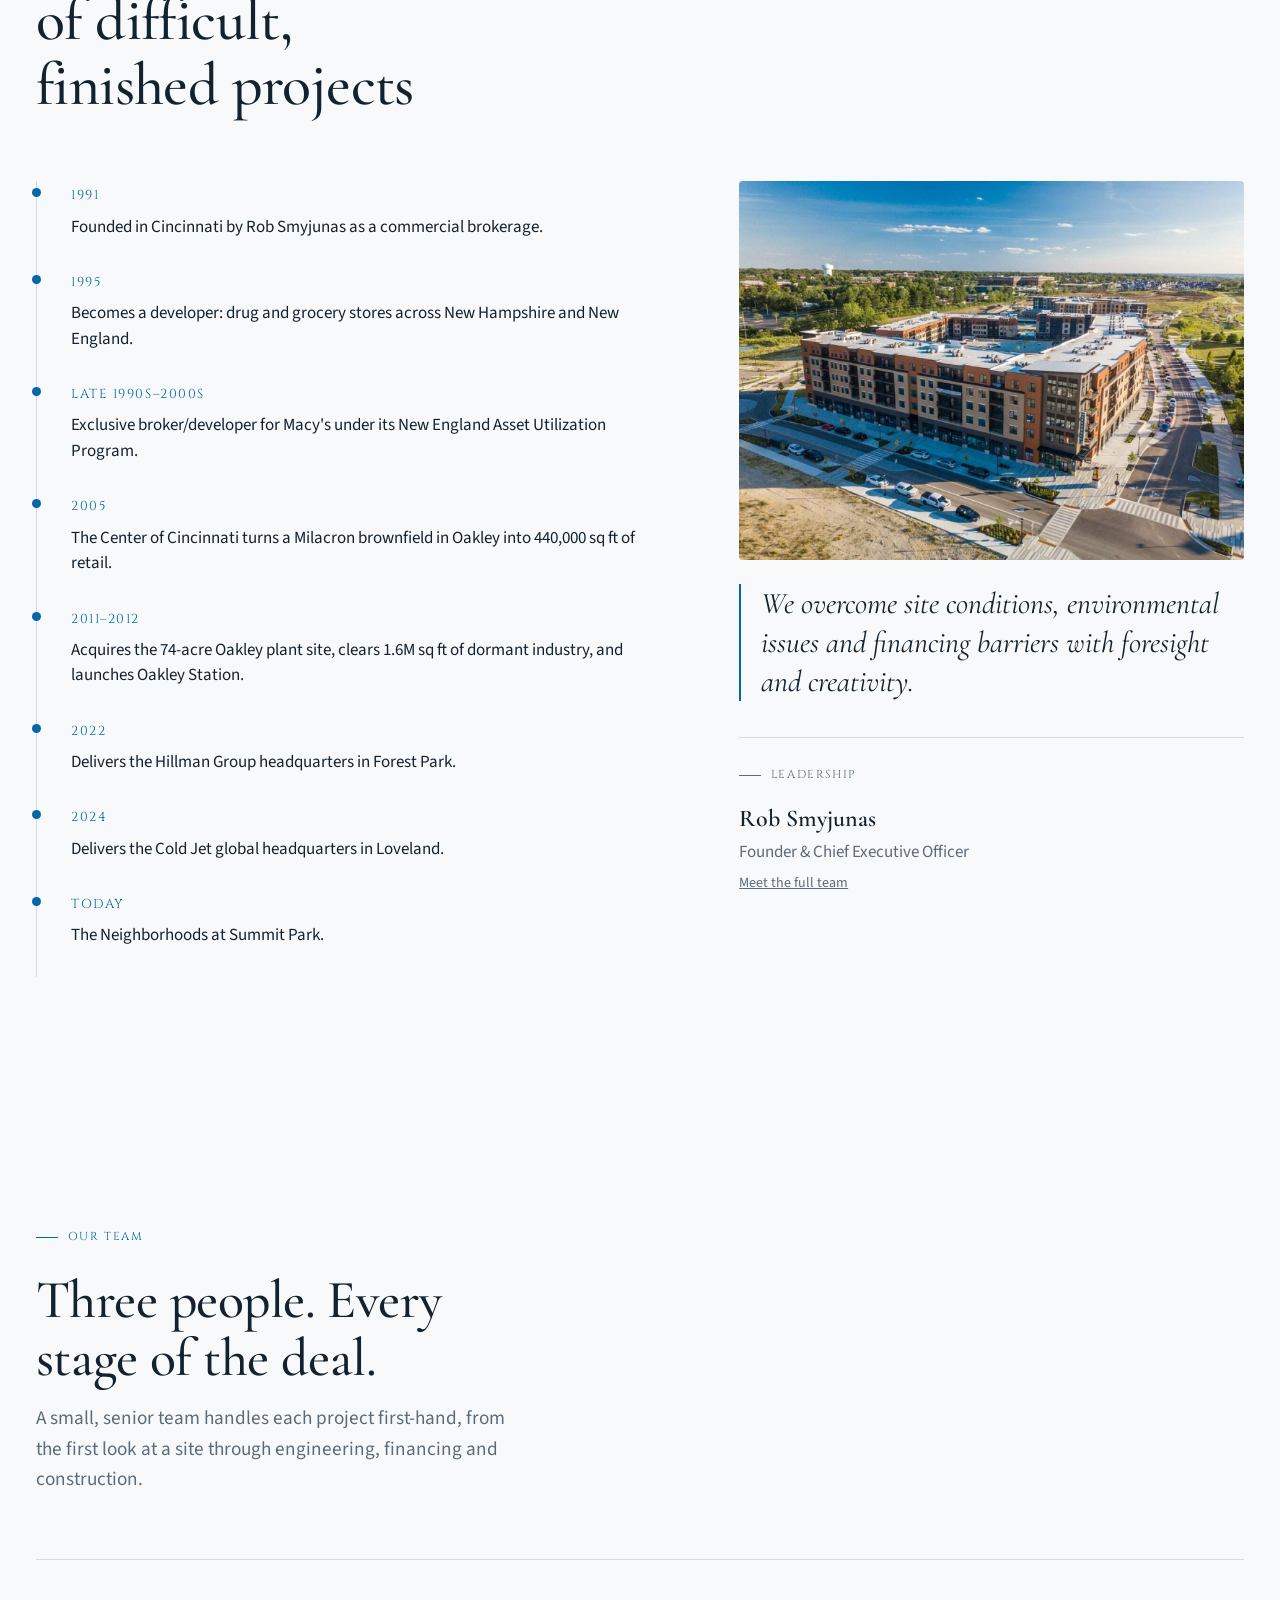
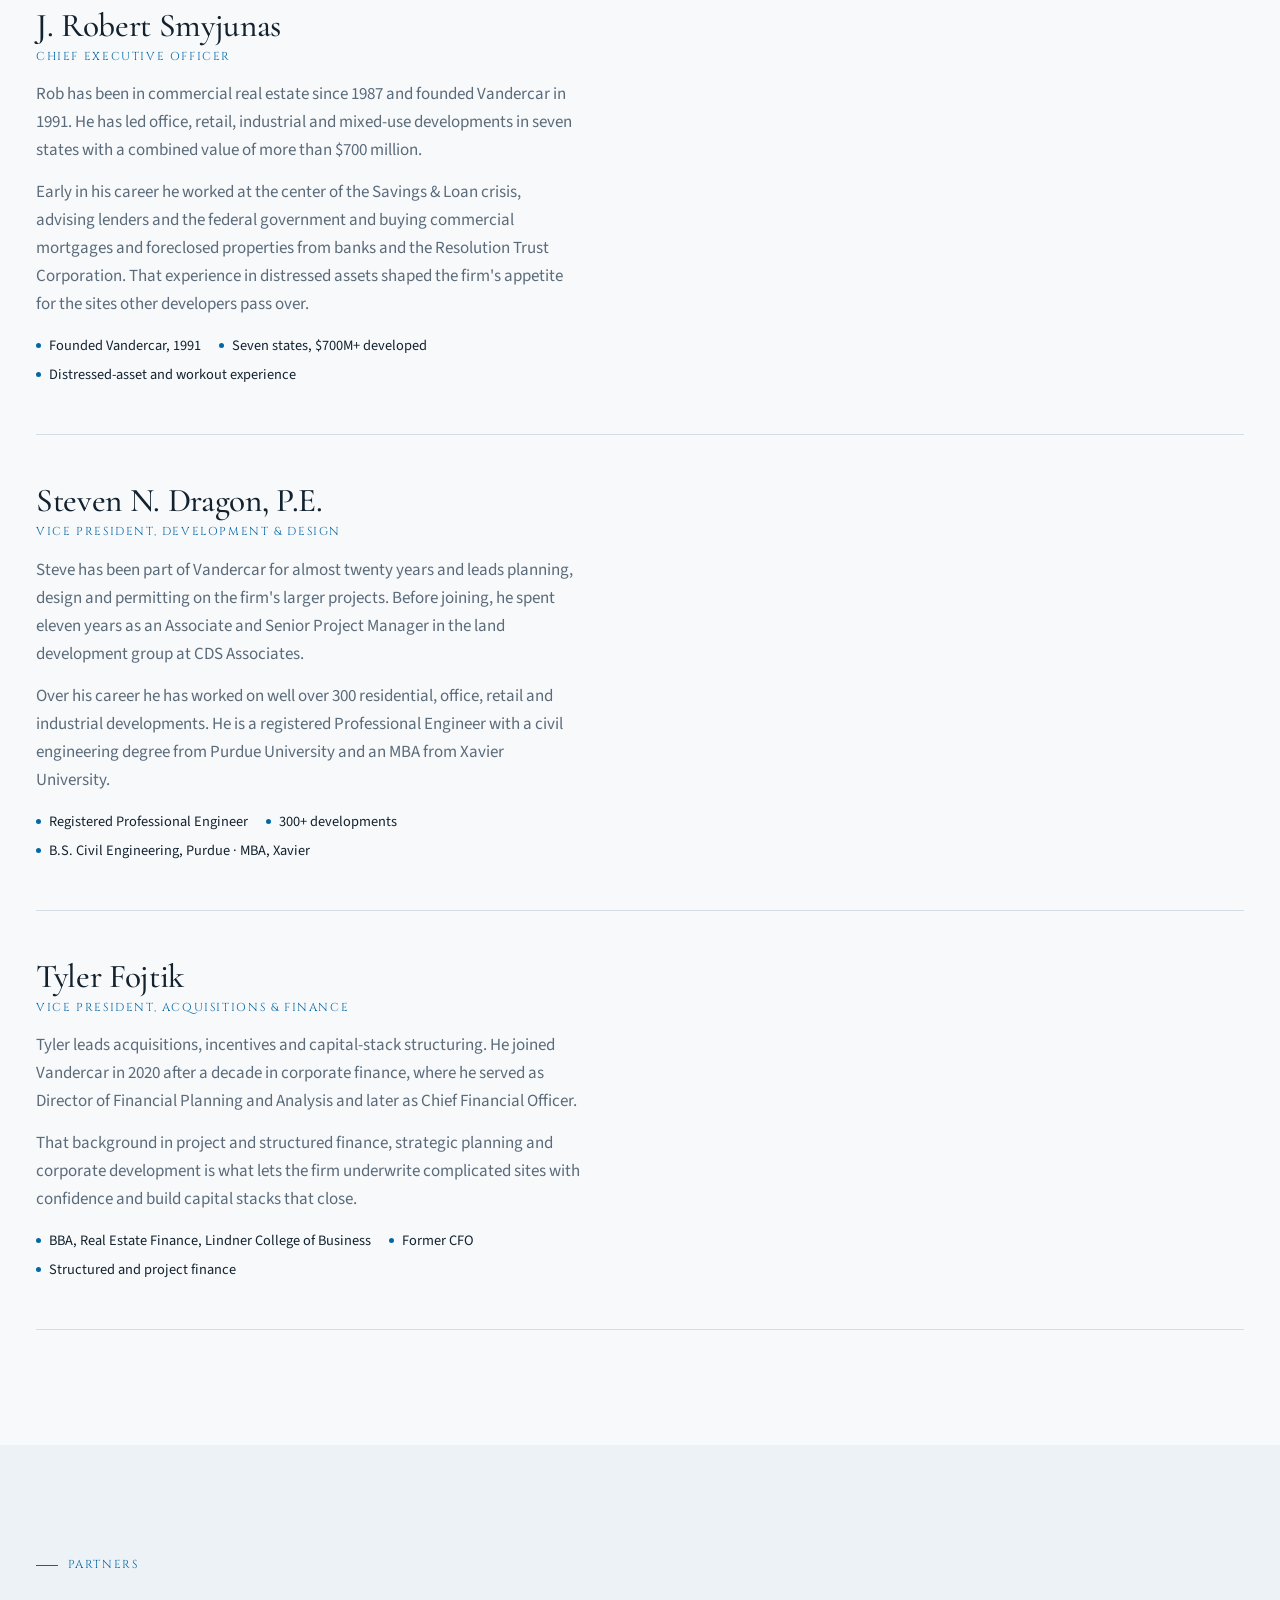
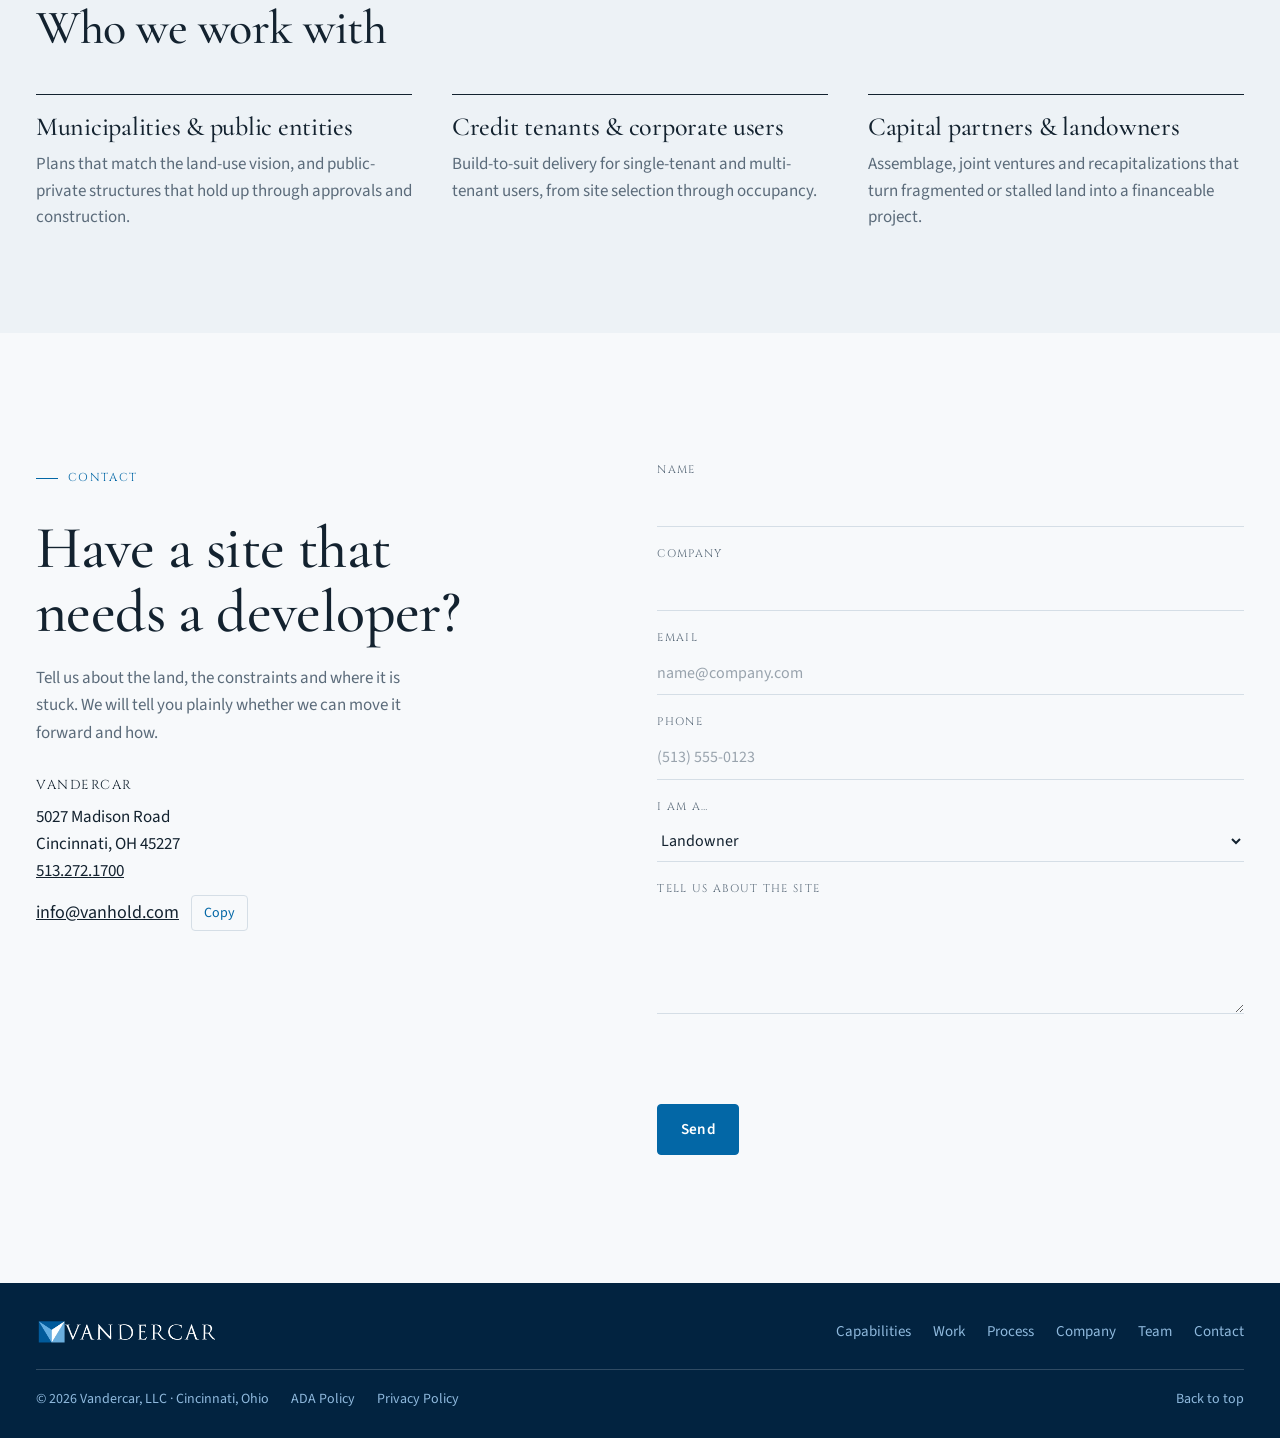
==== commit dbcced2c: "Contact form: format phone numbers and check emails properly Phone numbers format as (513) 555-0123 " ====
--- a/index.html
+++ b/index.html
@@ -500,7 +500,9 @@
 #contact textarea{min-height:110px;resize:vertical}
 #contact select option{background:var(--surface);color:var(--fg)}
 #contact input:focus,#contact select:focus,#contact textarea:focus{outline:2px solid var(--accent);outline-offset:2px}
-#contact .err{color:var(--accent);font-size:14px;min-height:1em;margin:0}
+#contact .err{color:var(--accent);font-size:14px;line-height:1.6;min-height:3.2em;margin:0} /* room for two lines so Send never jumps */
+#contact input::placeholder{color:var(--fg-muted);opacity:.6}
+#contact [aria-invalid="true"]{border-bottom:2px solid #D64545}
 #contact .thanks{font-family:var(--font-display);font-size:clamp(26px,3vw,36px);margin:0}
 #contact .thanks-note{font-size:13px;margin-top:8px}
 @media(min-width:900px){#contact .cols{grid-template-columns:minmax(0,1fr) minmax(0,1.1fr);gap:88px}}
@@ -631,13 +633,15 @@
       <div class="mail"><a id="contact-email" href="mailto:info@vanhold.com">info@vanhold.com</a><button type="button" id="contact-copy">Copy</button><span id="contact-copied" class="note" role="status"></span></div>
     </div>
     <div class="reveal">
-      <form id="contact-form" name="contact" method="POST" data-netlify="true" netlify-honeypot="bot-field" novalidate>
-        <input type="hidden" name="form-name" value="contact">
-        <p hidden><label>Leave this empty <input name="bot-field"></label></p>
+      <form id="contact-form" action="https://api.web3forms.com/submit" method="POST" novalidate>
+        <input type="hidden" name="access_key" value="b1949f14-e85d-49d8-acc9-eda76feb8c26">
+        <input type="hidden" name="subject" value="New inquiry from vanhold.com">
+        <input type="hidden" name="from_name" value="vanhold.com contact form">
+        <input type="checkbox" name="botcheck" tabindex="-1" autocomplete="off" hidden>
         <div><label for="contact-name">Name</label><input id="contact-name" name="name" type="text" autocomplete="name" required></div>
         <div><label for="contact-company">Company</label><input id="contact-company" name="company" type="text" autocomplete="organization"></div>
-        <div><label for="contact-mail">Email</label><input id="contact-mail" name="email" type="email" autocomplete="email" required></div>
-        <div><label for="contact-phone">Phone</label><input id="contact-phone" name="phone" type="tel" autocomplete="tel"></div>
+        <div><label for="contact-mail">Email</label><input id="contact-mail" name="email" type="email" autocomplete="email" placeholder="name@company.com" required></div>
+        <div><label for="contact-phone">Phone</label><input id="contact-phone" name="phone" type="tel" inputmode="tel" autocomplete="tel" placeholder="(513) 555-0123" maxlength="14"></div>
         <div><label for="contact-role">I am a…</label>
           <select id="contact-role" name="role"><option>Landowner</option><option>Municipality</option><option>Tenant / user</option><option>Capital partner</option><option>Broker</option><option>Other</option></select></div>
         <div><label for="contact-site">Tell us about the site</label><textarea id="contact-site" name="site"></textarea></div>
@@ -703,15 +707,29 @@
   var f=document.getElementById('contact-form');
   if(f){
     var err=document.getElementById('contact-err'),done=document.getElementById('contact-done');
+    var m=document.getElementById('contact-mail'),ph=document.getElementById('contact-phone');
+    // US numbers only: keep 10 digits (a leading 1 is dropped) and show them as (513) 555-0123 while typing.
+    function digits(){return ph.value.replace(/\D/g,'').replace(/^1/,'')}
+    ph.addEventListener('input',function(){var d=digits().slice(0,10);
+      ph.value=d.length<4?d:d.length<7?'('+d.slice(0,3)+') '+d.slice(3):'('+d.slice(0,3)+') '+d.slice(3,6)+'-'+d.slice(6)});
+    function phoneMsg(){var d=digits();return !ph.value||/^[2-9]\d{2}[2-9]\d{6}$/.test(d)?'':'Please enter a 10-digit phone number, like (513) 272-1700.'}
+    function emailMsg(){return /^[^\s@]+@[a-z0-9-]+(\.[a-z0-9-]+)*\.[a-z]{2,}$/i.test(m.value.trim())?'':'Please enter a valid email address, like name@company.com.'}
+    // Flag a bad email or phone as soon as the visitor leaves the field, not only on Send.
+    [[m,emailMsg],[ph,phoneMsg]].forEach(function(x){x[0].addEventListener('blur',function(){if(!x[0].value)return;var msg=x[1]();
+      if(msg){x[0].setAttribute('aria-invalid','true');err.textContent=msg}else if(x[0].getAttribute('aria-invalid')){x[0].removeAttribute('aria-invalid');err.textContent=''}})});
     f.addEventListener('submit',function(e){
       e.preventDefault();
-      var n=document.getElementById('contact-name'),m=document.getElementById('contact-mail');
-      if(!n.value.trim()){err.textContent='Please enter your name.';n.focus();return;}
-      if(!/^[^\s@]+@[^\s@]+\.[^\s@]+$/.test(m.value.trim())){err.textContent='Please enter a valid email address.';m.focus();return;}
+      var n=document.getElementById('contact-name');
+      m.value=m.value.trim();
+      var bad=!n.value.trim()?[n,'Please enter your name.']:emailMsg()?[m,emailMsg()]:phoneMsg()?[ph,phoneMsg()]:null;
+      [n,m,ph].forEach(function(el){el.removeAttribute('aria-invalid')});
+      if(bad){bad[0].setAttribute('aria-invalid','true');err.textContent=bad[1];bad[0].focus();return;}
       err.textContent='';
       var b=document.getElementById('contact-submit');b.disabled=true;b.textContent='Sending…';
-      fetch('/',{method:'POST',headers:{'Content-Type':'application/x-www-form-urlencoded'},body:new URLSearchParams(new FormData(f)).toString()})
-        .then(function(r){if(!r.ok)throw r;f.hidden=true;done.hidden=false;})
+      // Web3Forms emails the submission; the visitor's address becomes the reply-to.
+      fetch(f.action,{method:'POST',headers:{'Content-Type':'application/json',Accept:'application/json'},body:JSON.stringify(Object.fromEntries(new FormData(f)))})
+        .then(function(r){return r.json()})
+        .then(function(j){if(!j.success)throw j;f.hidden=true;done.hidden=false;})
         .catch(function(){err.textContent='Something went wrong. Please email info@vanhold.com or call 513.272.1700.';b.disabled=false;b.textContent='Send';});
     });
   }
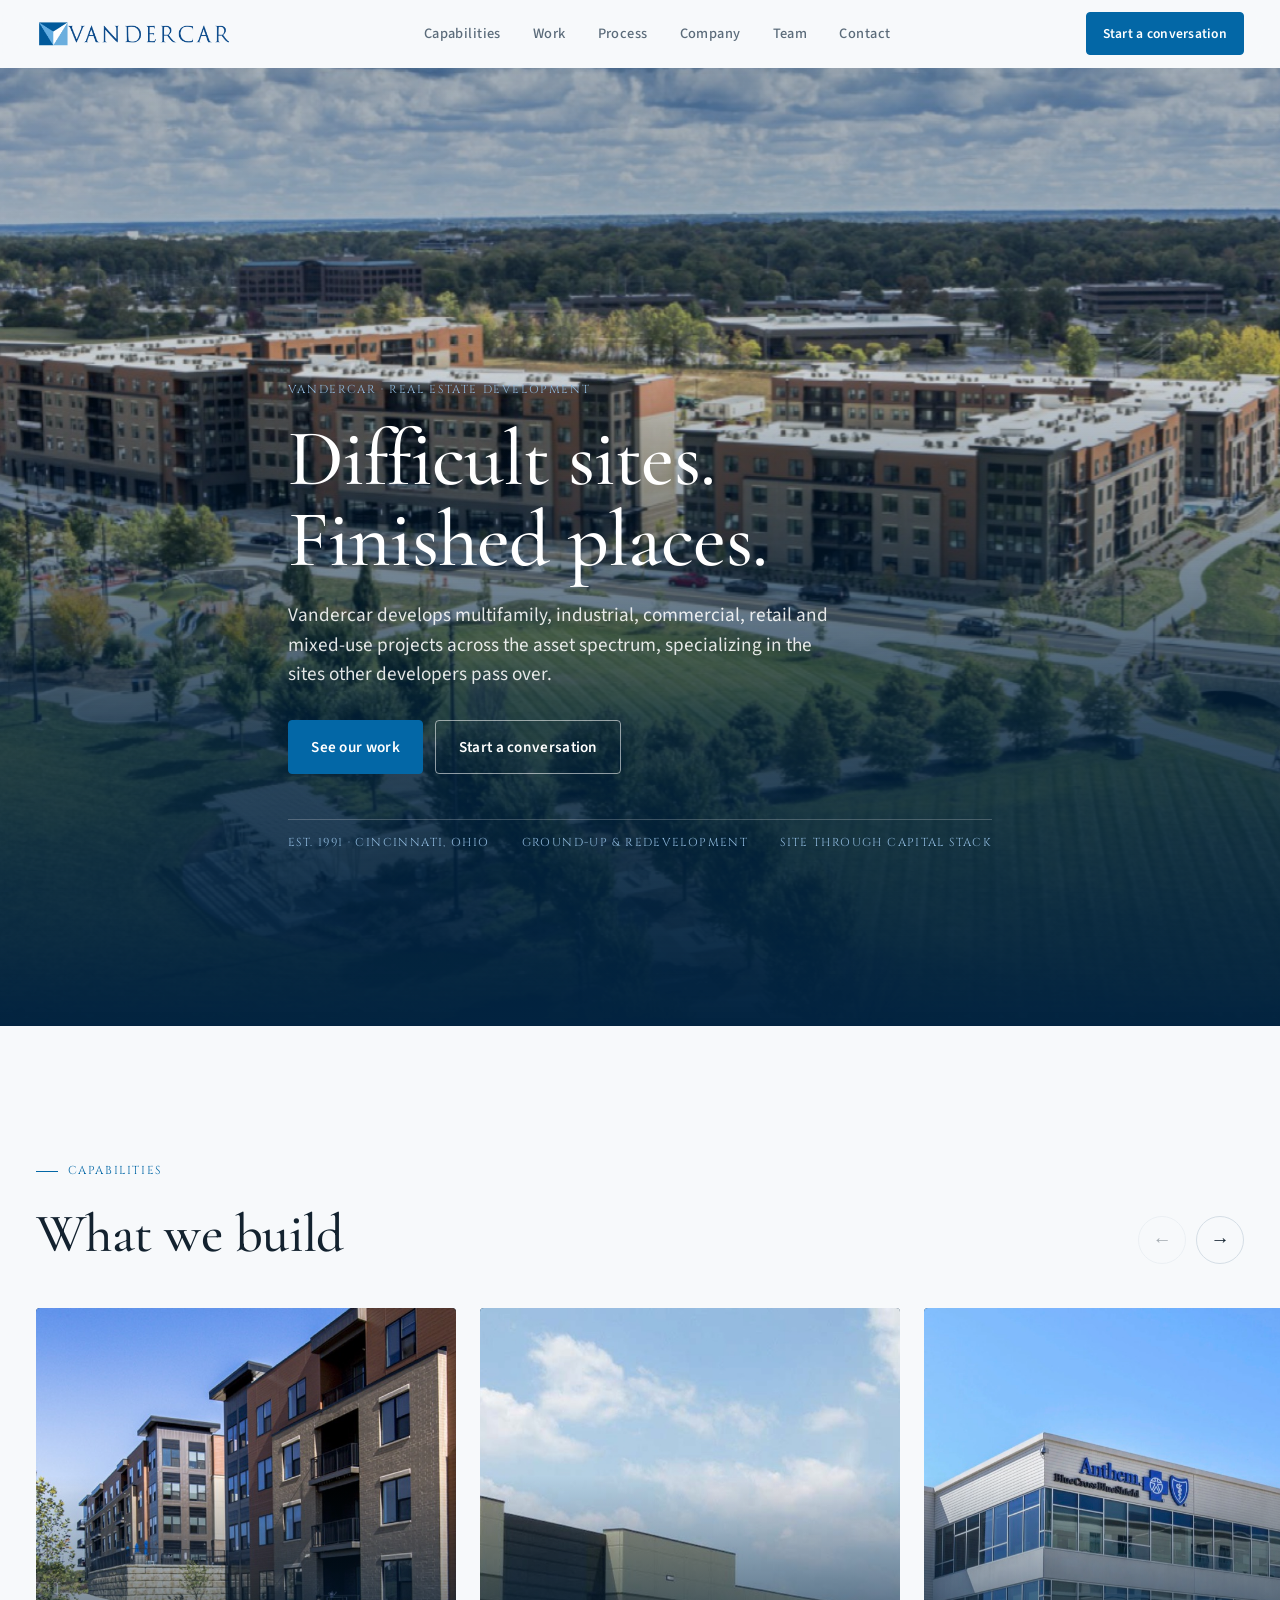
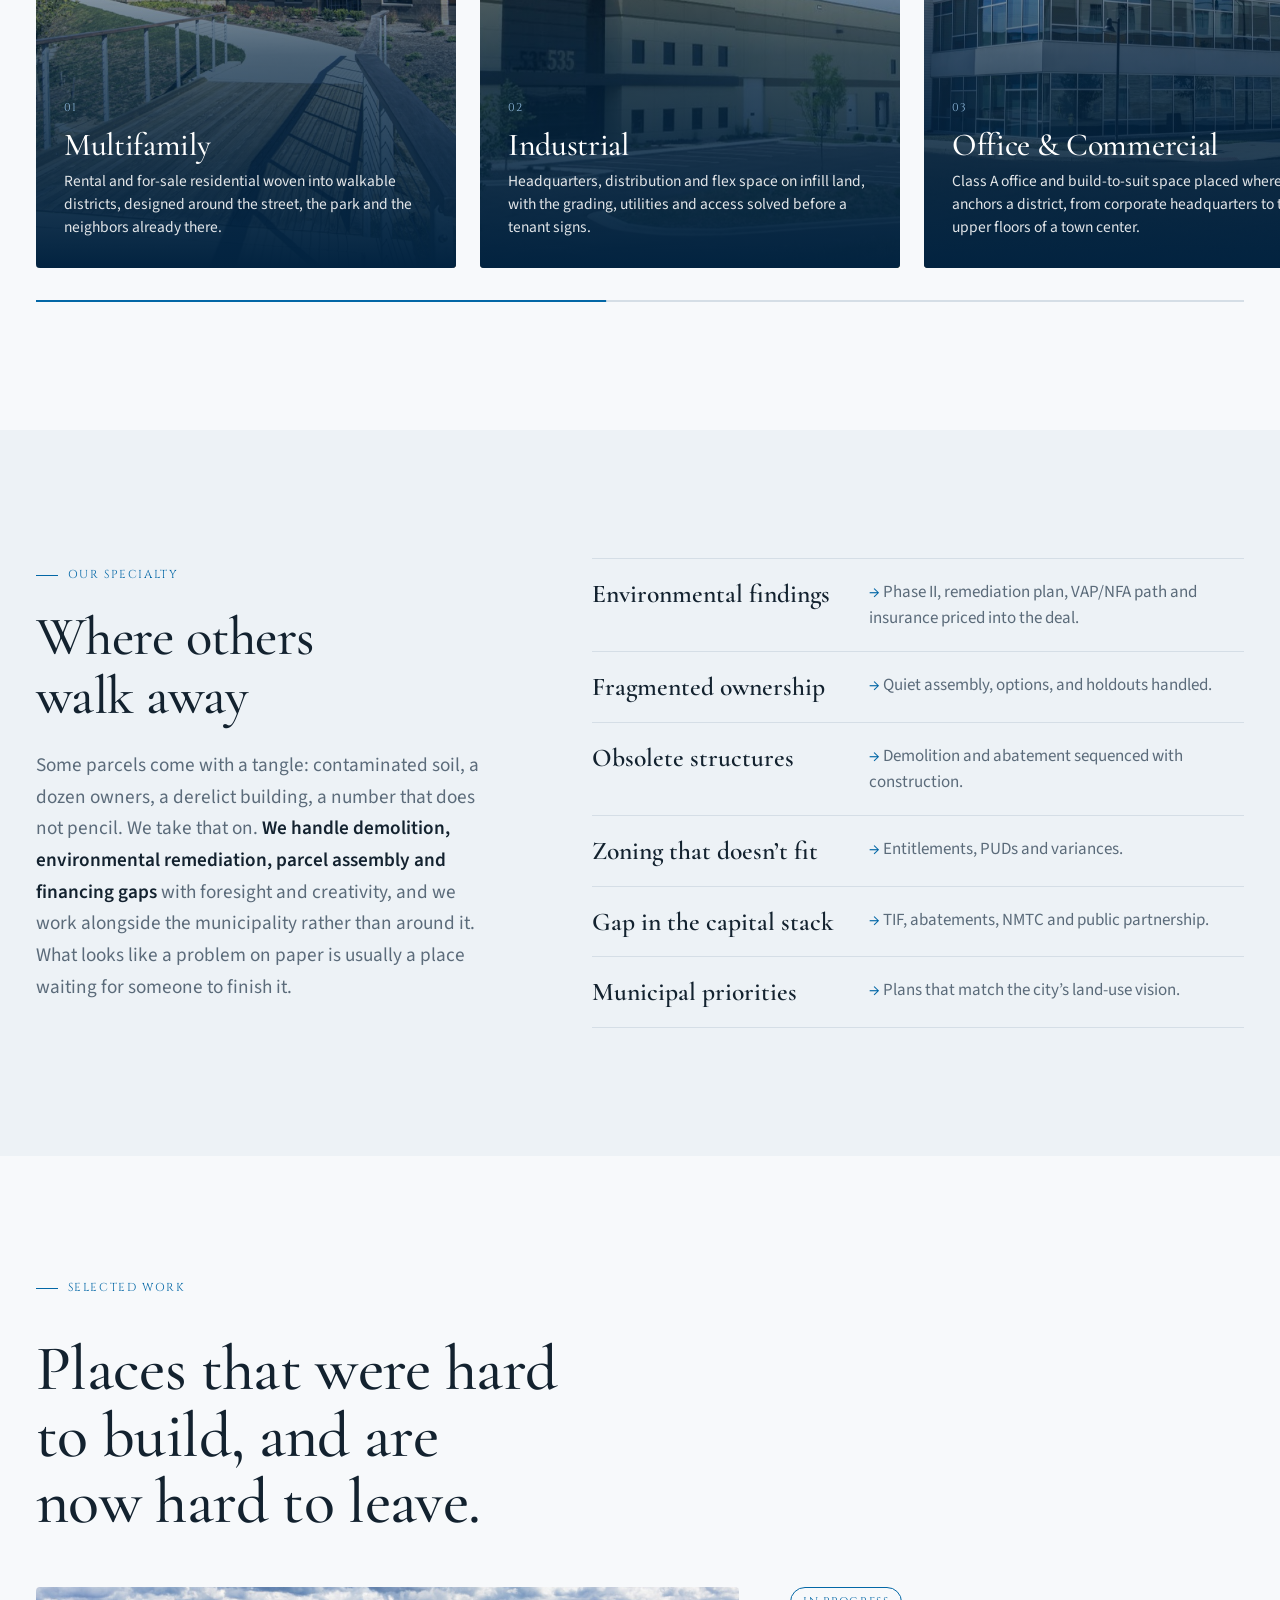
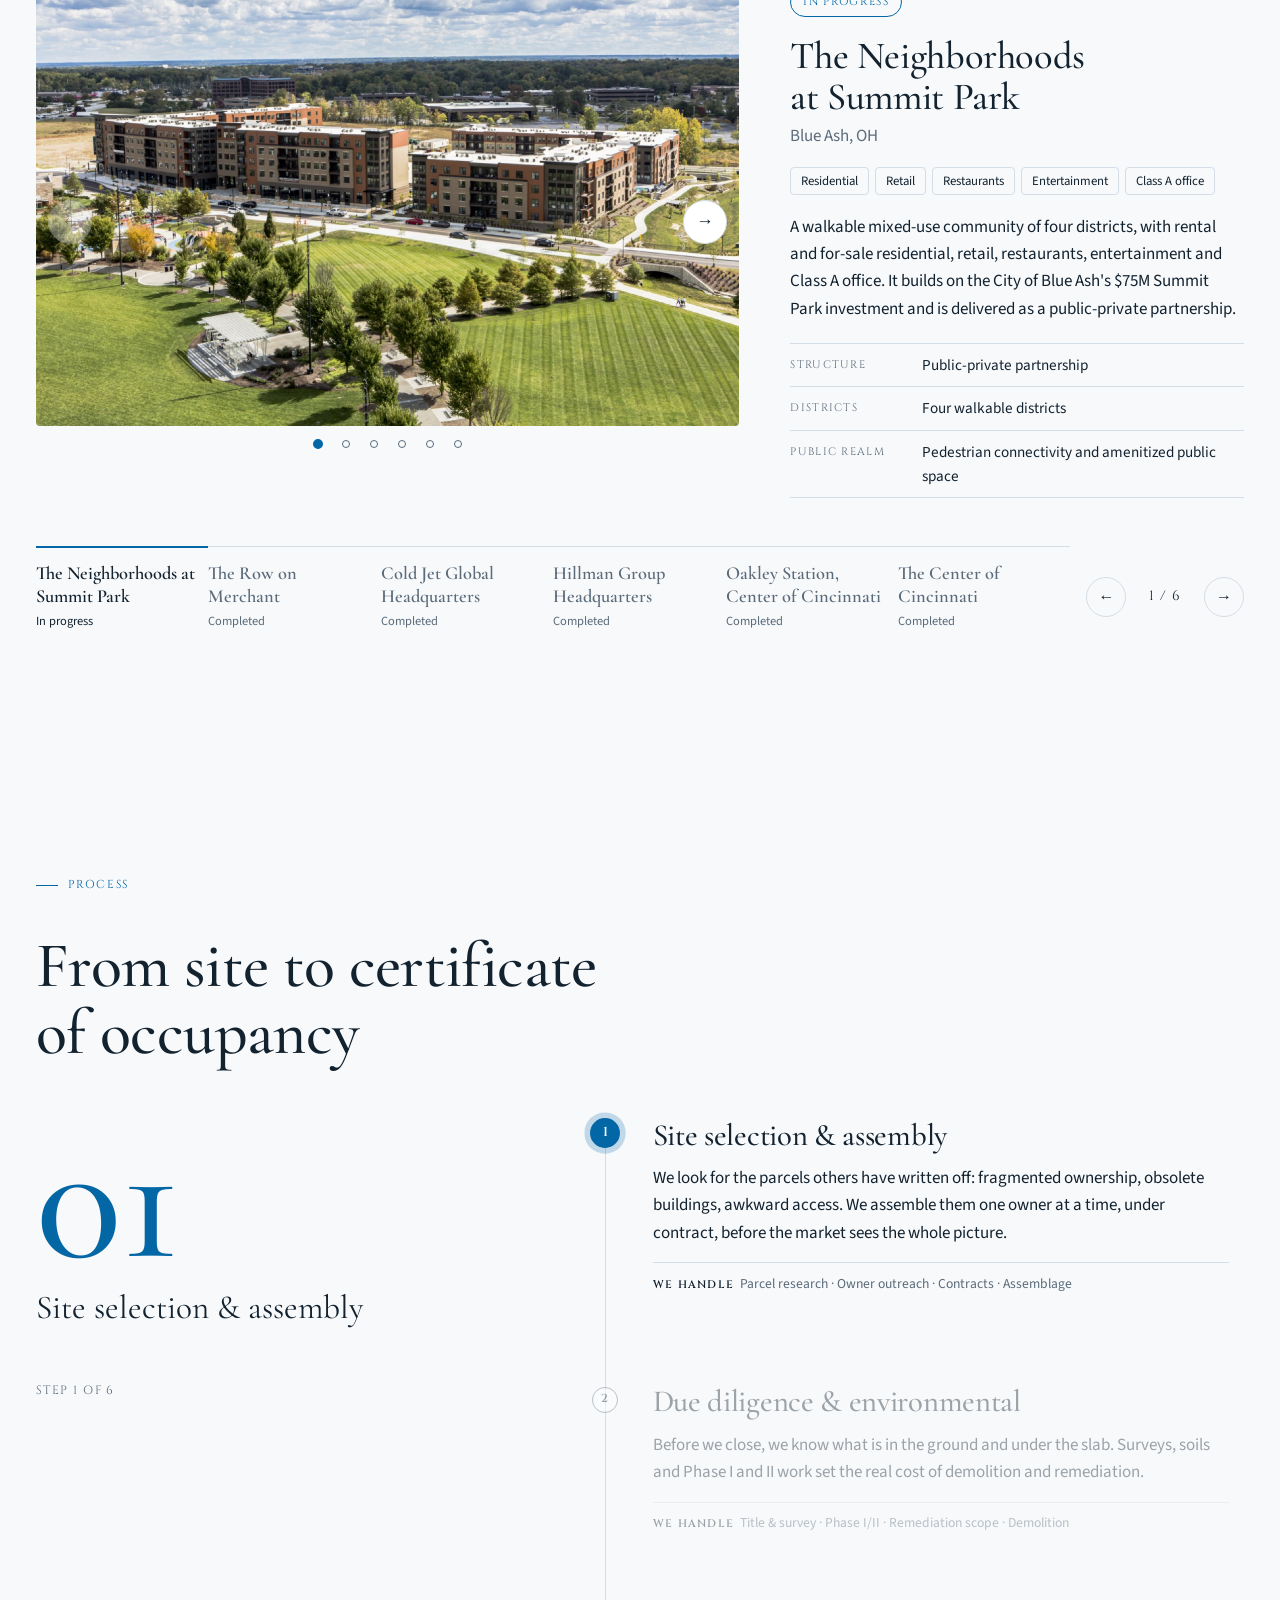
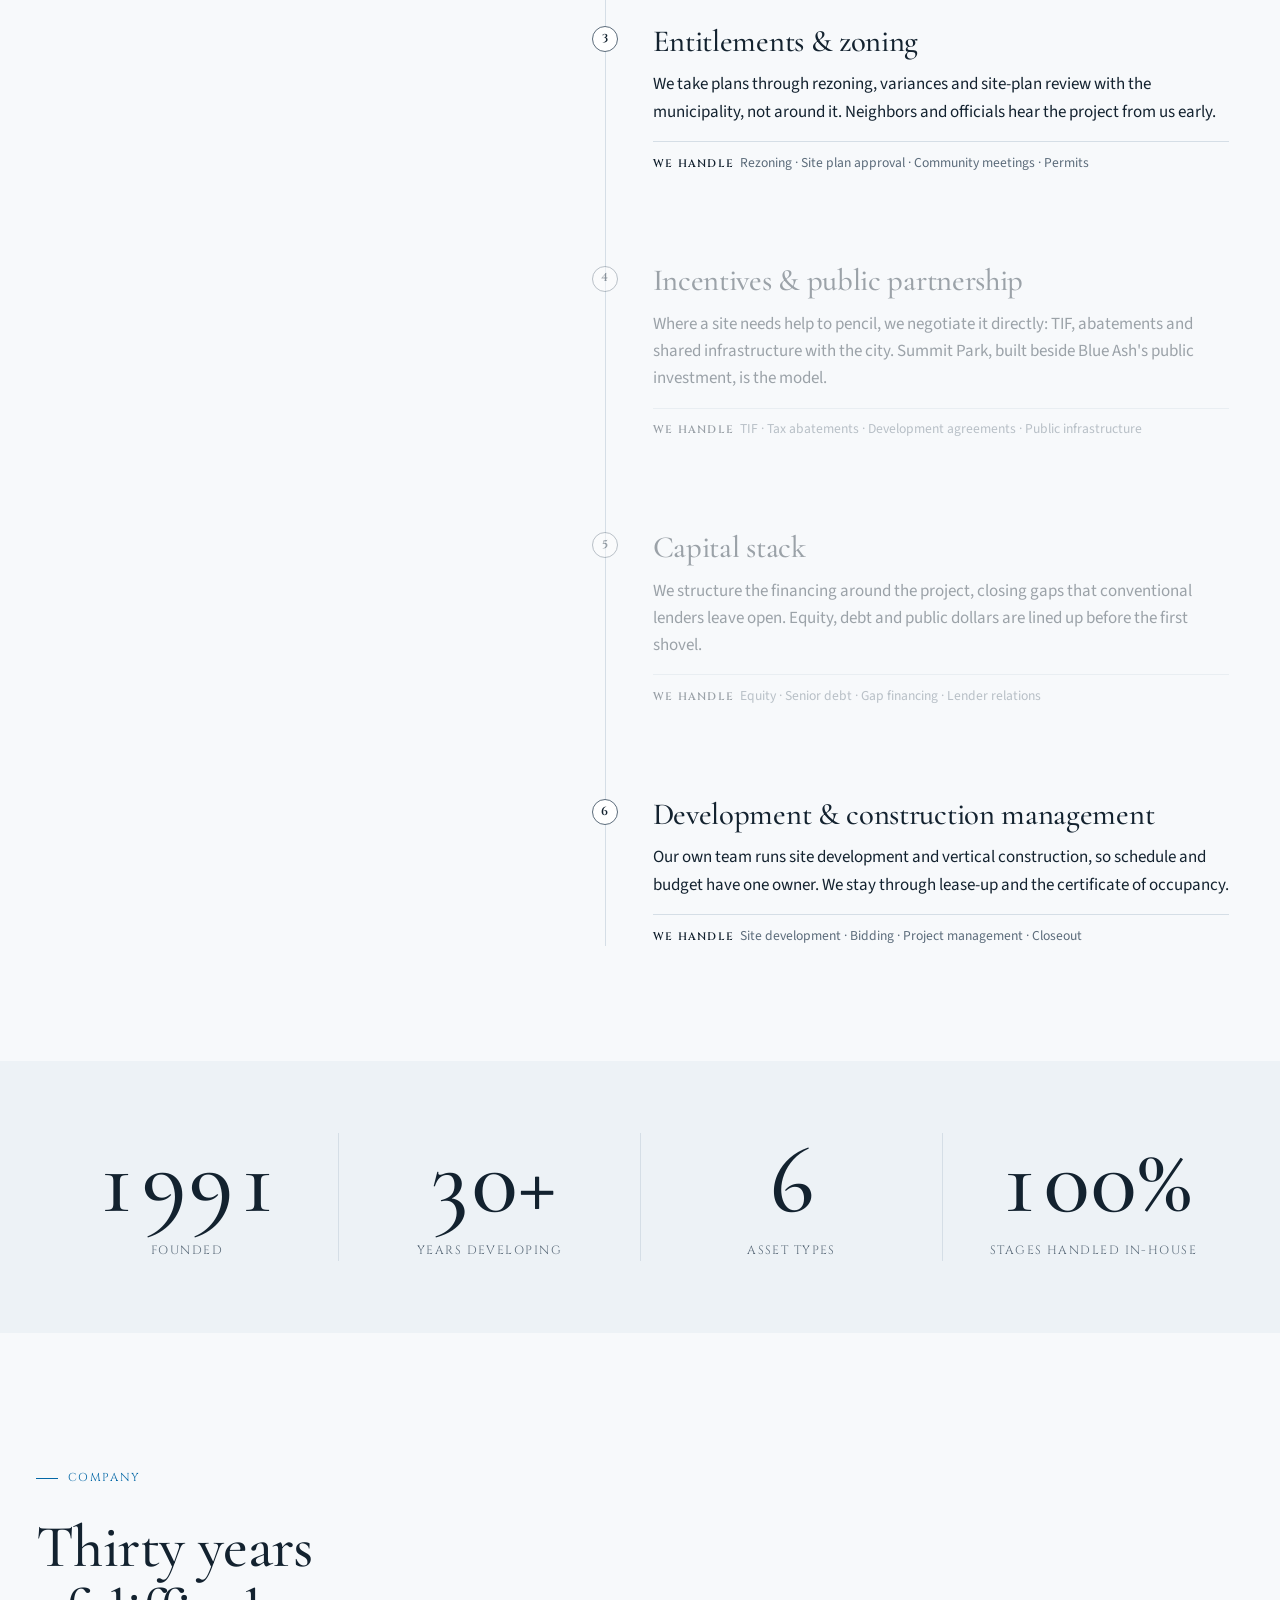
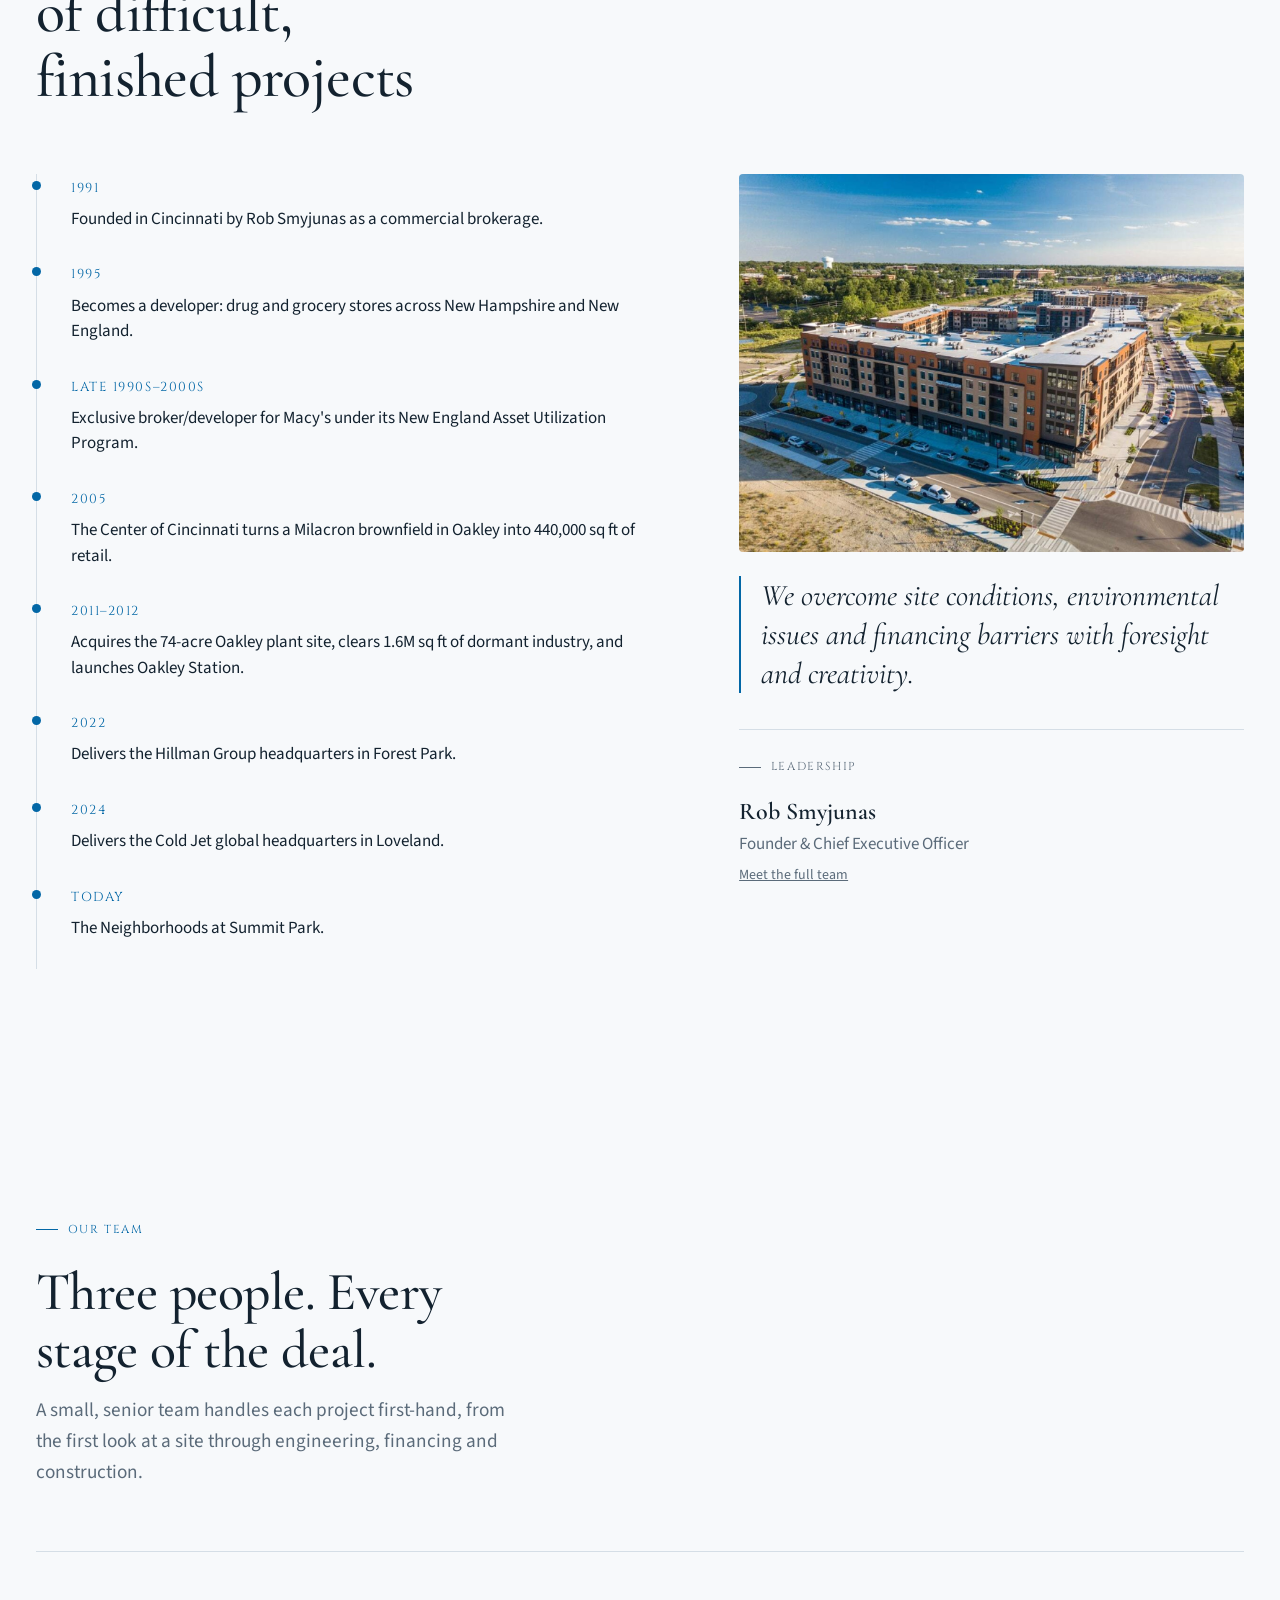
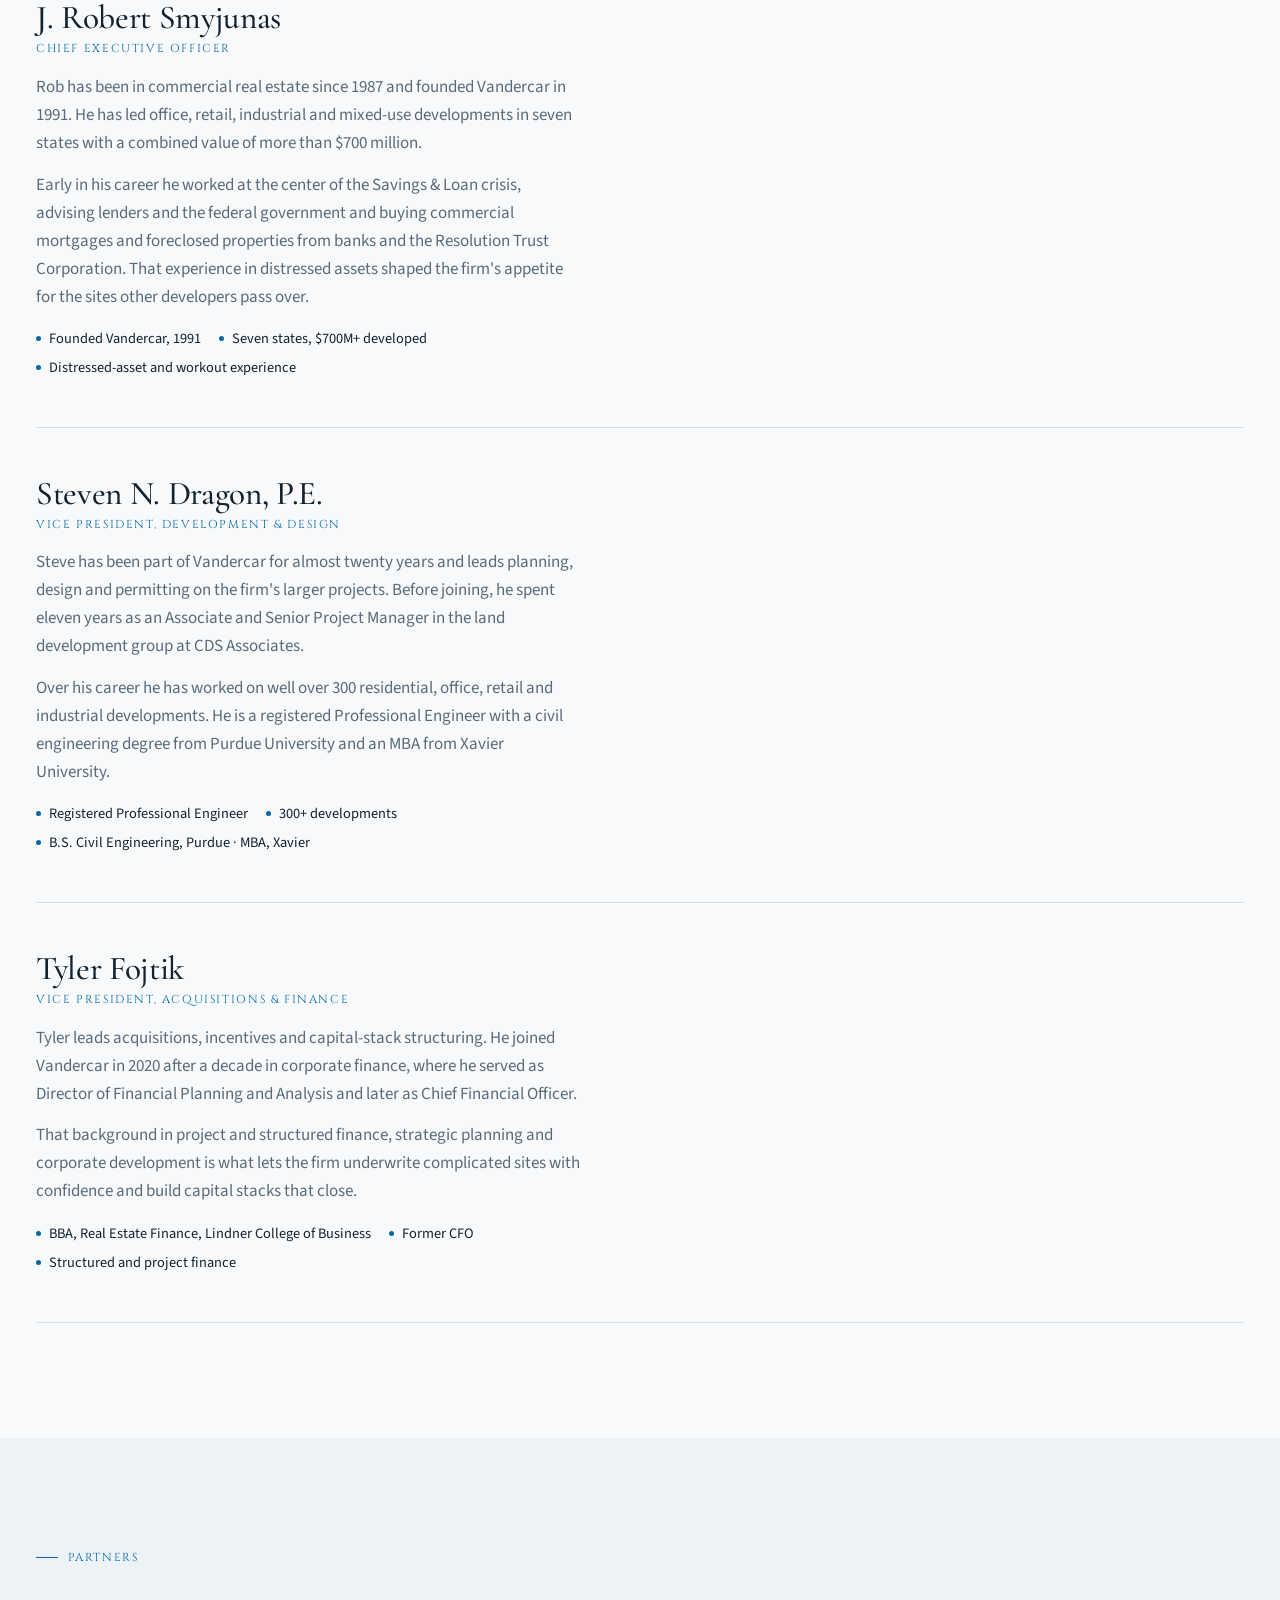
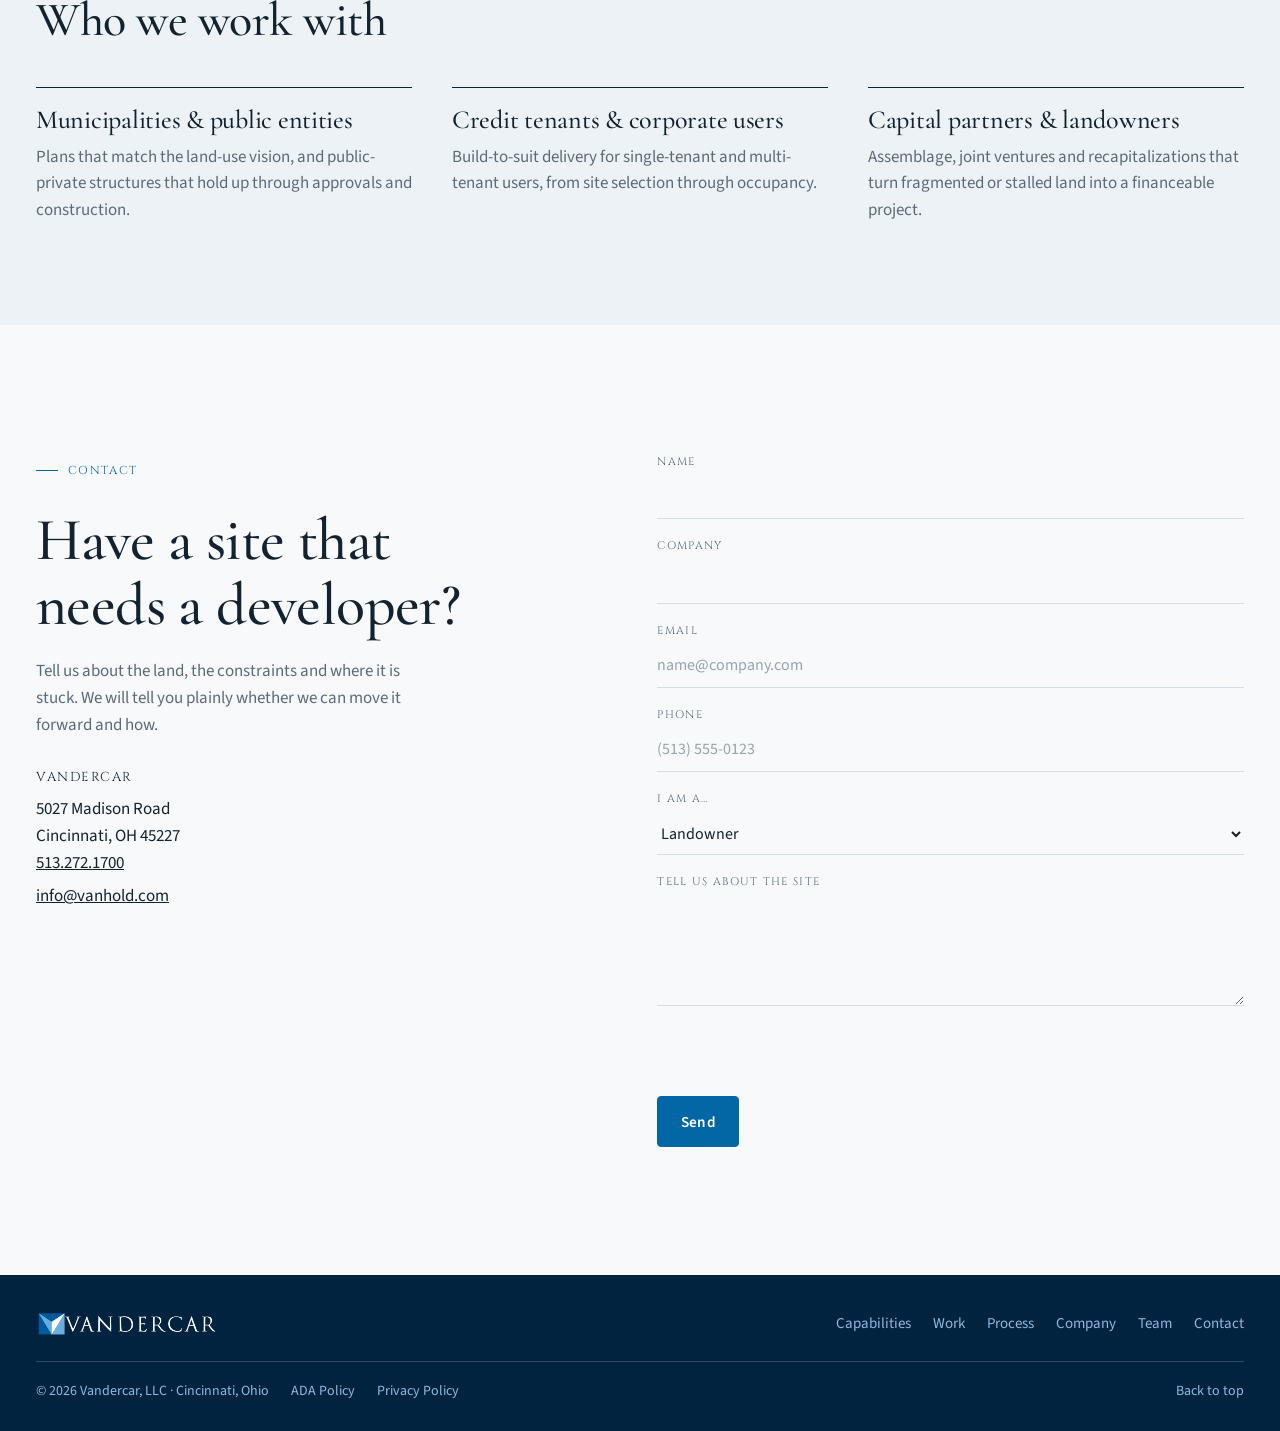
==== commit 7512c72f: "Remove the hero Scroll cue and the email Copy button The three hero facts now spread evenly across t" ====
--- a/index.html
+++ b/index.html
@@ -123,10 +123,7 @@
 #hero .hero-cta .btn-ghost{color:#fff;border-color:rgba(255,255,255,.55)}
 #hero .hero-facts{border-top:1px solid rgba(255,255,255,.22);margin-top:clamp(28px,5vh,52px);padding:14px 0;display:flex;flex-wrap:wrap;gap:8px 32px;justify-content:space-between;align-items:center;font-family:var(--font-brand);font-size:.72rem;letter-spacing:.12em;text-transform:uppercase;color:var(--ice)}
 #hero .hero-facts span{min-width:0}
-#hero .scroll-cue{display:inline-flex;align-items:center;gap:10px;color:#fff;text-decoration:none;opacity:.85}
-#hero .scroll-cue i{display:block;width:1px;height:26px;background:currentColor;transform-origin:top;animation:heroCue 2.2s var(--ease) infinite}
-@keyframes heroCue{0%{transform:scaleY(0)}50%{transform:scaleY(1)}100%{transform:scaleY(1);opacity:0}}
-@media(max-width:640px){#hero{min-height:60vh}#hero .hero-facts{font-size:.66rem}#hero .scroll-cue{display:none}}
+@media(max-width:640px){#hero{min-height:60vh}#hero .hero-facts{font-size:.66rem}}
 
 #capabilities{padding:clamp(64px,10vw,130px) 0;background:var(--bg)}
 #capabilities .cap-head{display:flex;justify-content:space-between;align-items:flex-end;gap:24px;flex-wrap:wrap;margin-bottom:clamp(24px,4vw,44px)}
@@ -162,7 +159,7 @@
 #hard-sites .ap::before{content:"\2192\00a0";color:var(--accent)}
 @media(max-width:820px){#hard-sites .hs-grid{grid-template-columns:minmax(0,1fr)}}
 @media(max-width:520px){#hard-sites .pairs li{grid-template-columns:minmax(0,1fr)}}
-@media(prefers-reduced-motion:reduce){#hero .hero-img,#hero .scroll-cue i{animation:none}#capabilities .panel img{transition:none}#capabilities .panel:hover img{transform:none}#capabilities .track{scroll-behavior:auto}}
+@media(prefers-reduced-motion:reduce){#hero .hero-img{animation:none}#capabilities .panel img{transition:none}#capabilities .panel:hover img{transform:none}#capabilities .track{scroll-behavior:auto}}
 </style>
 
 <section id="hero" class="sec sec-hero">
@@ -179,7 +176,6 @@
       <span>Est. 1991 &middot; Cincinnati, Ohio</span>
       <span>Ground-up &amp; redevelopment</span>
       <span>Site through capital stack</span>
-      <a class="scroll-cue" href="#capabilities" aria-label="Scroll to content"><span>Scroll</span><i aria-hidden="true"></i></a>
     </div>
   </div>
 </section>
@@ -488,11 +484,10 @@
 #contact h2{font-size:clamp(34px,5vw,60px);margin:12px 0 20px}
 #contact p{color:var(--fg-muted);line-height:1.6;max-width:46ch}
 #contact .office{font-family:var(--font-brand);letter-spacing:.12em;text-transform:uppercase;font-size:13px;color:var(--fg);margin-top:28px}
-#contact .mail{display:flex;flex-wrap:wrap;align-items:center;gap:12px;margin-top:10px}
+#contact .mail{margin-top:6px}
 #contact address{font-style:normal;color:var(--fg);line-height:1.6;margin-top:8px}
 #contact address a{color:inherit}
-#contact .mail a{font-size:18px;color:var(--fg);user-select:all}
-#contact .mail button{font:inherit;font-size:14px;background:none;color:var(--accent);border:1px solid var(--line);border-radius:var(--radius);padding:6px 12px;cursor:pointer}
+#contact .mail a{color:var(--fg)}
 #contact .note{font-size:13px;margin-top:8px}
 #contact form{display:grid;gap:18px;min-width:0}
 #contact label{display:block;font-family:var(--font-brand);letter-spacing:.12em;text-transform:uppercase;font-size:11px;color:var(--fg-muted);margin-bottom:6px}
@@ -630,7 +625,7 @@
       <p>Tell us about the land, the constraints and where it is stuck. We will tell you plainly whether we can move it forward and how.</p>
       <div class="office">Vandercar</div>
       <address>5027 Madison Road<br>Cincinnati, OH 45227<br><a href="tel:+15132721700">513.272.1700</a></address>
-      <div class="mail"><a id="contact-email" href="mailto:info@vanhold.com">info@vanhold.com</a><button type="button" id="contact-copy">Copy</button><span id="contact-copied" class="note" role="status"></span></div>
+      <div class="mail"><a id="contact-email" href="mailto:info@vanhold.com">info@vanhold.com</a></div>
     </div>
     <div class="reveal">
       <form id="contact-form" action="https://api.web3forms.com/submit" method="POST" novalidate>
@@ -692,16 +687,6 @@
       es.forEach(function(en){if(en.isIntersecting){io.unobserve(en.target);run(en.target);}});
     },{threshold:.4});
     nums.forEach(function(n){io.observe(n);});
-  }
-  // copy
-  var btn=document.getElementById('contact-copy'),em=document.getElementById('contact-email'),msg=document.getElementById('contact-copied');
-  if(btn&&em){
-    btn.addEventListener('click',function(){
-      function sel(){var r=document.createRange();r.selectNodeContents(em);var s=getSelection();s.removeAllRanges();s.addRange(r);if(msg)msg.textContent='Selected — press copy';}
-      try{
-        navigator.clipboard.writeText(em.textContent).then(function(){if(msg)msg.textContent='Copied';},sel);
-      }catch(e){sel();}
-    });
   }
   // form
   var f=document.getElementById('contact-form');
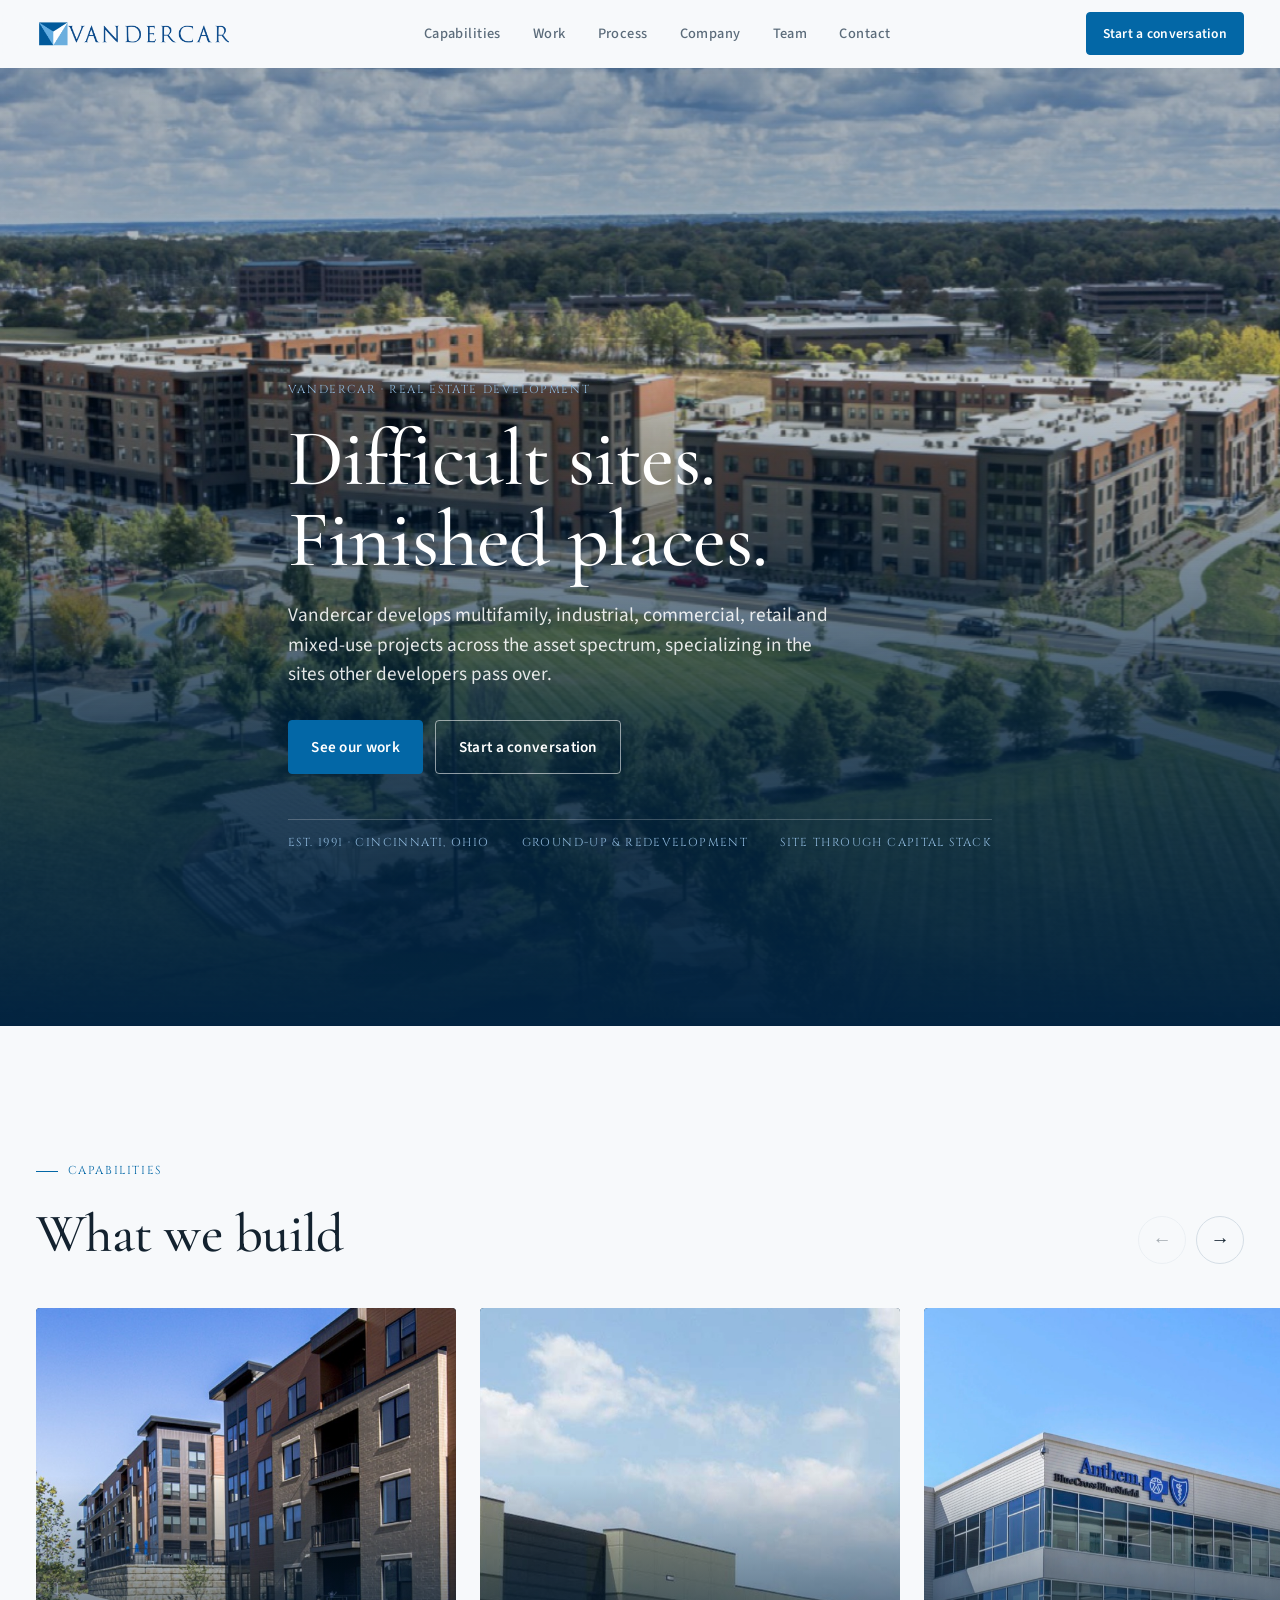
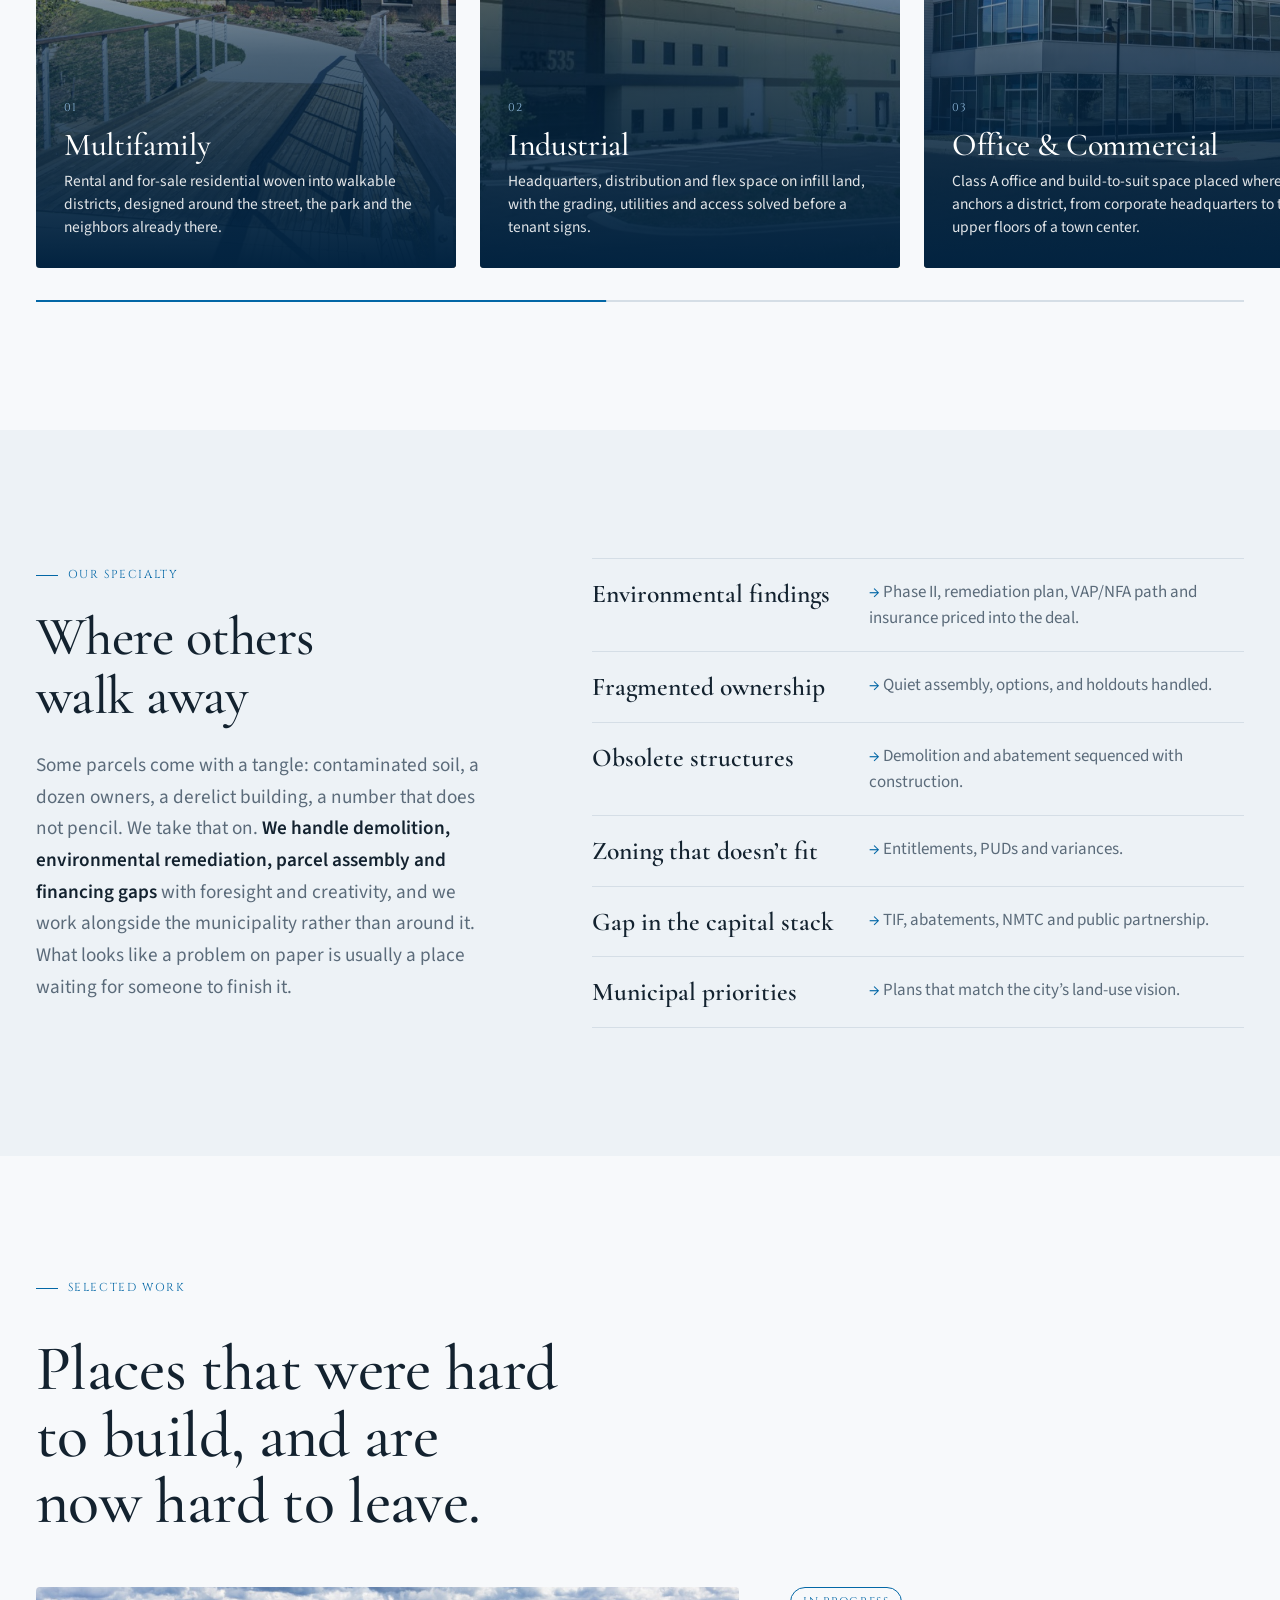
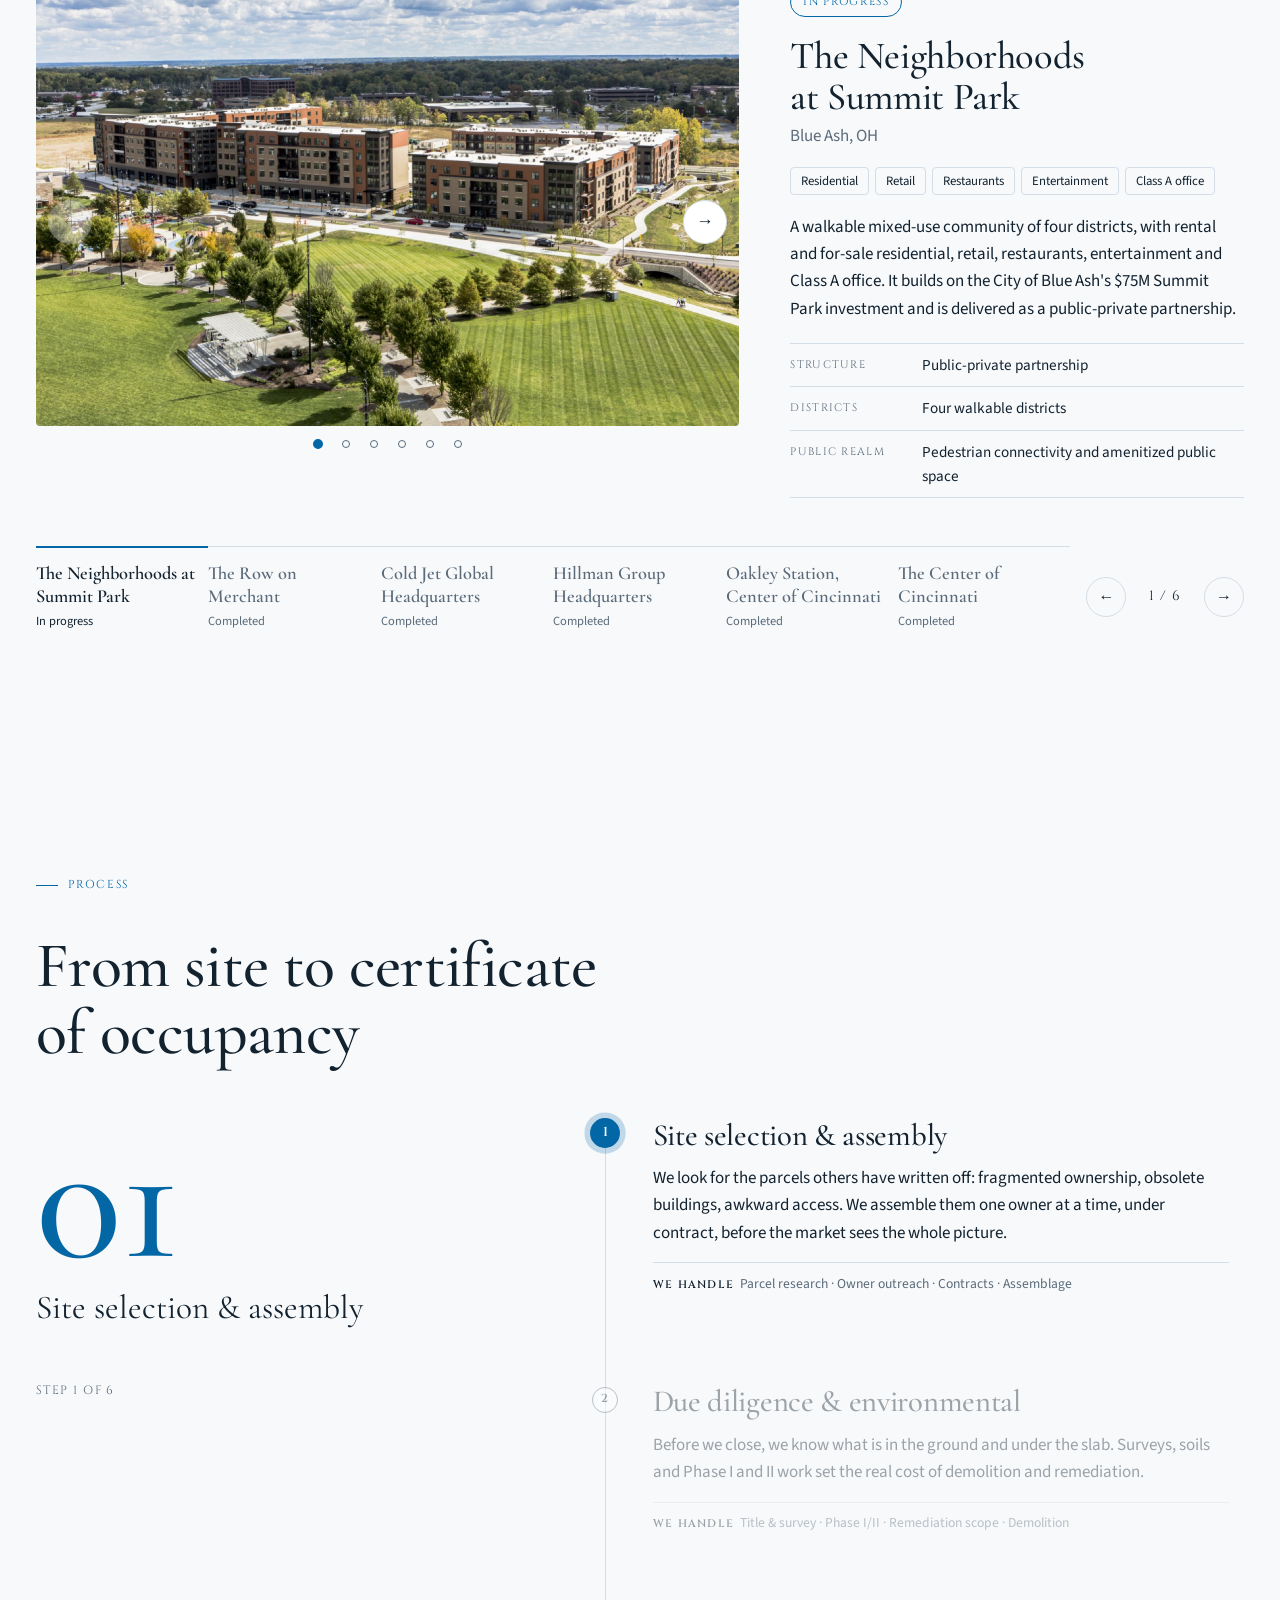
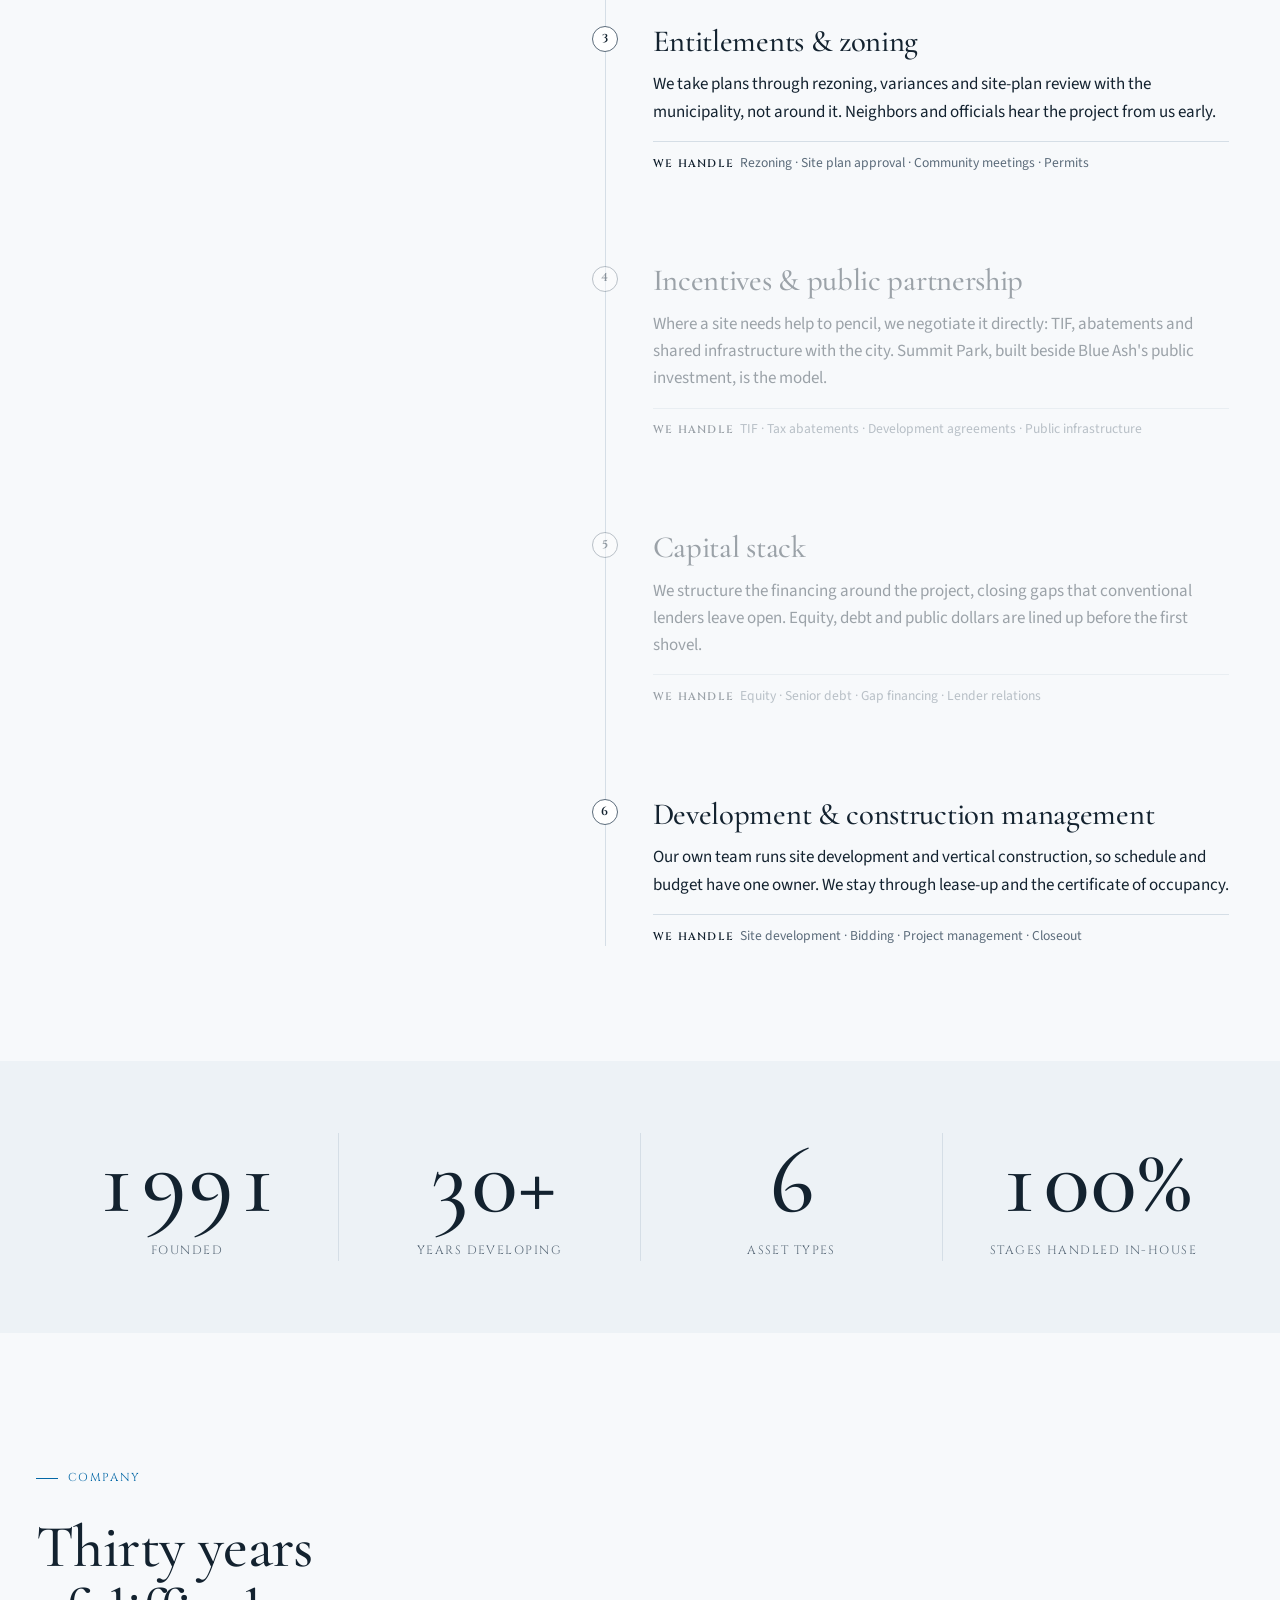
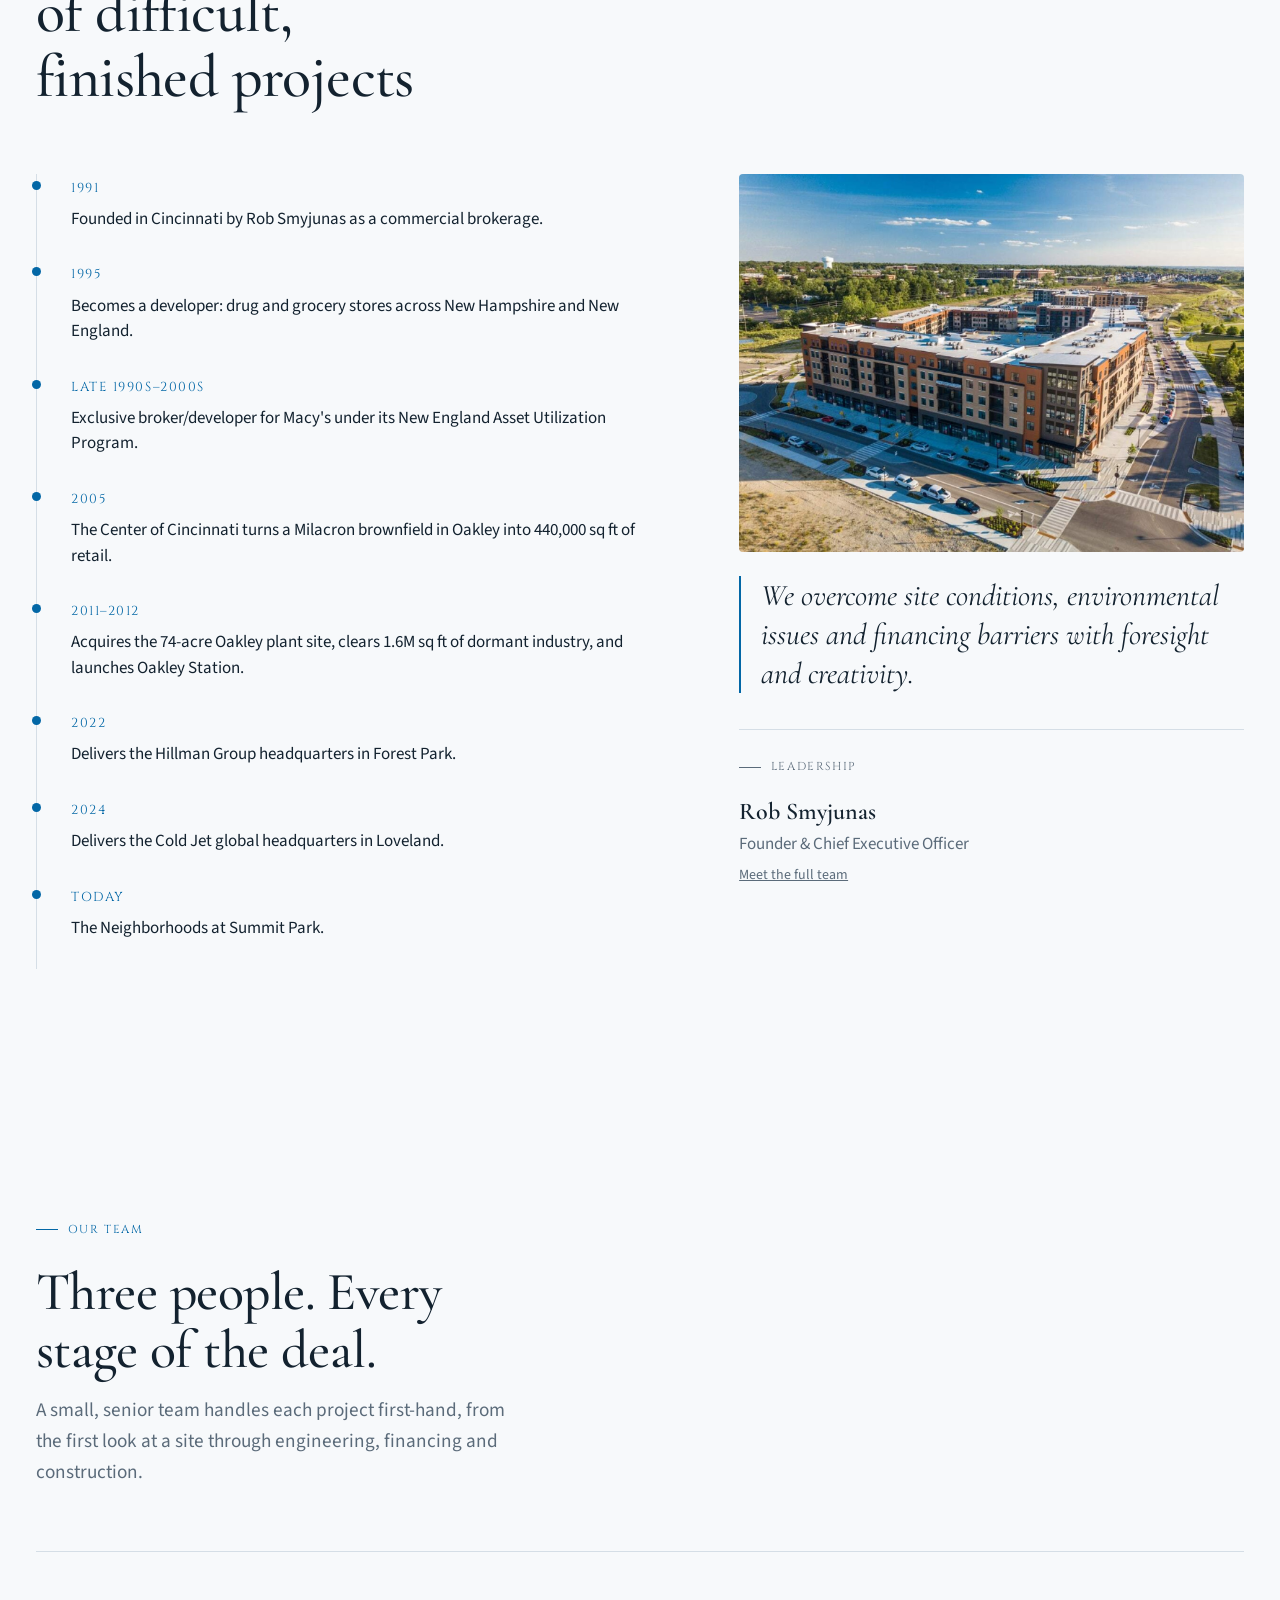
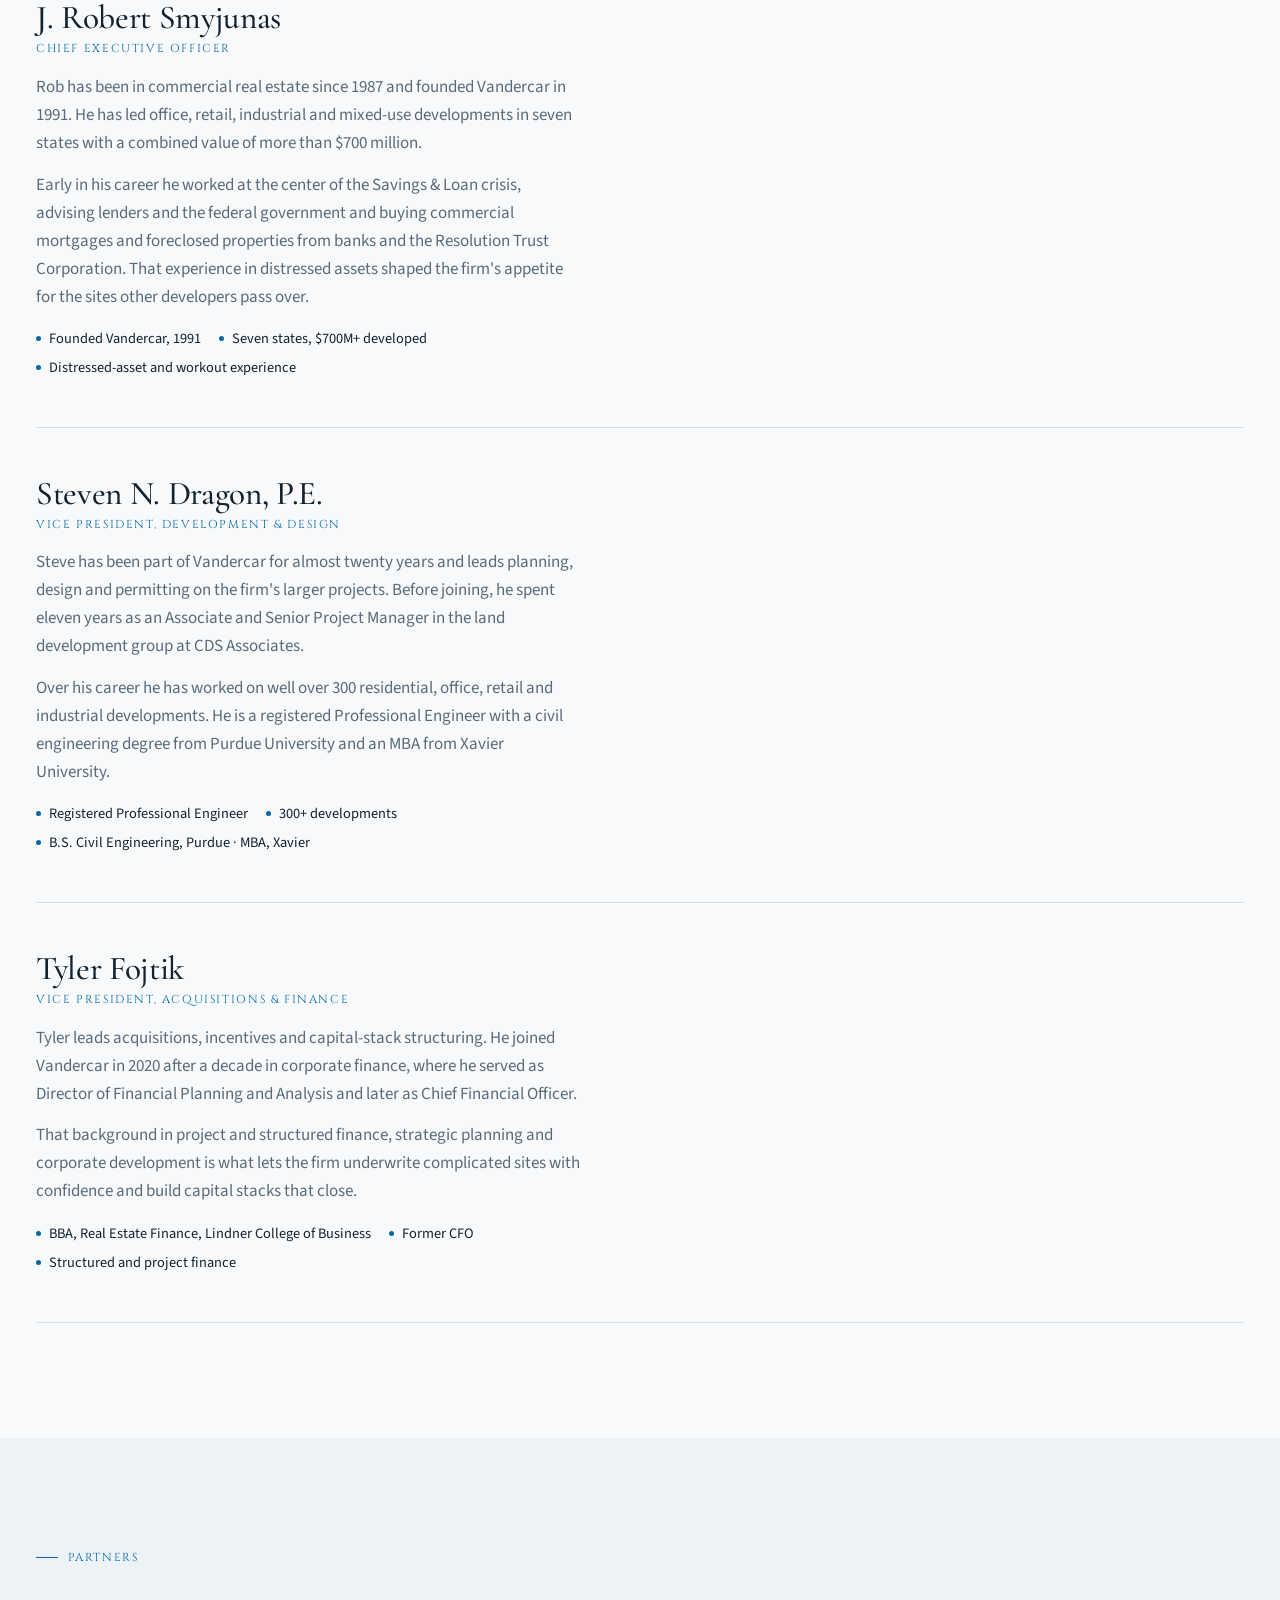
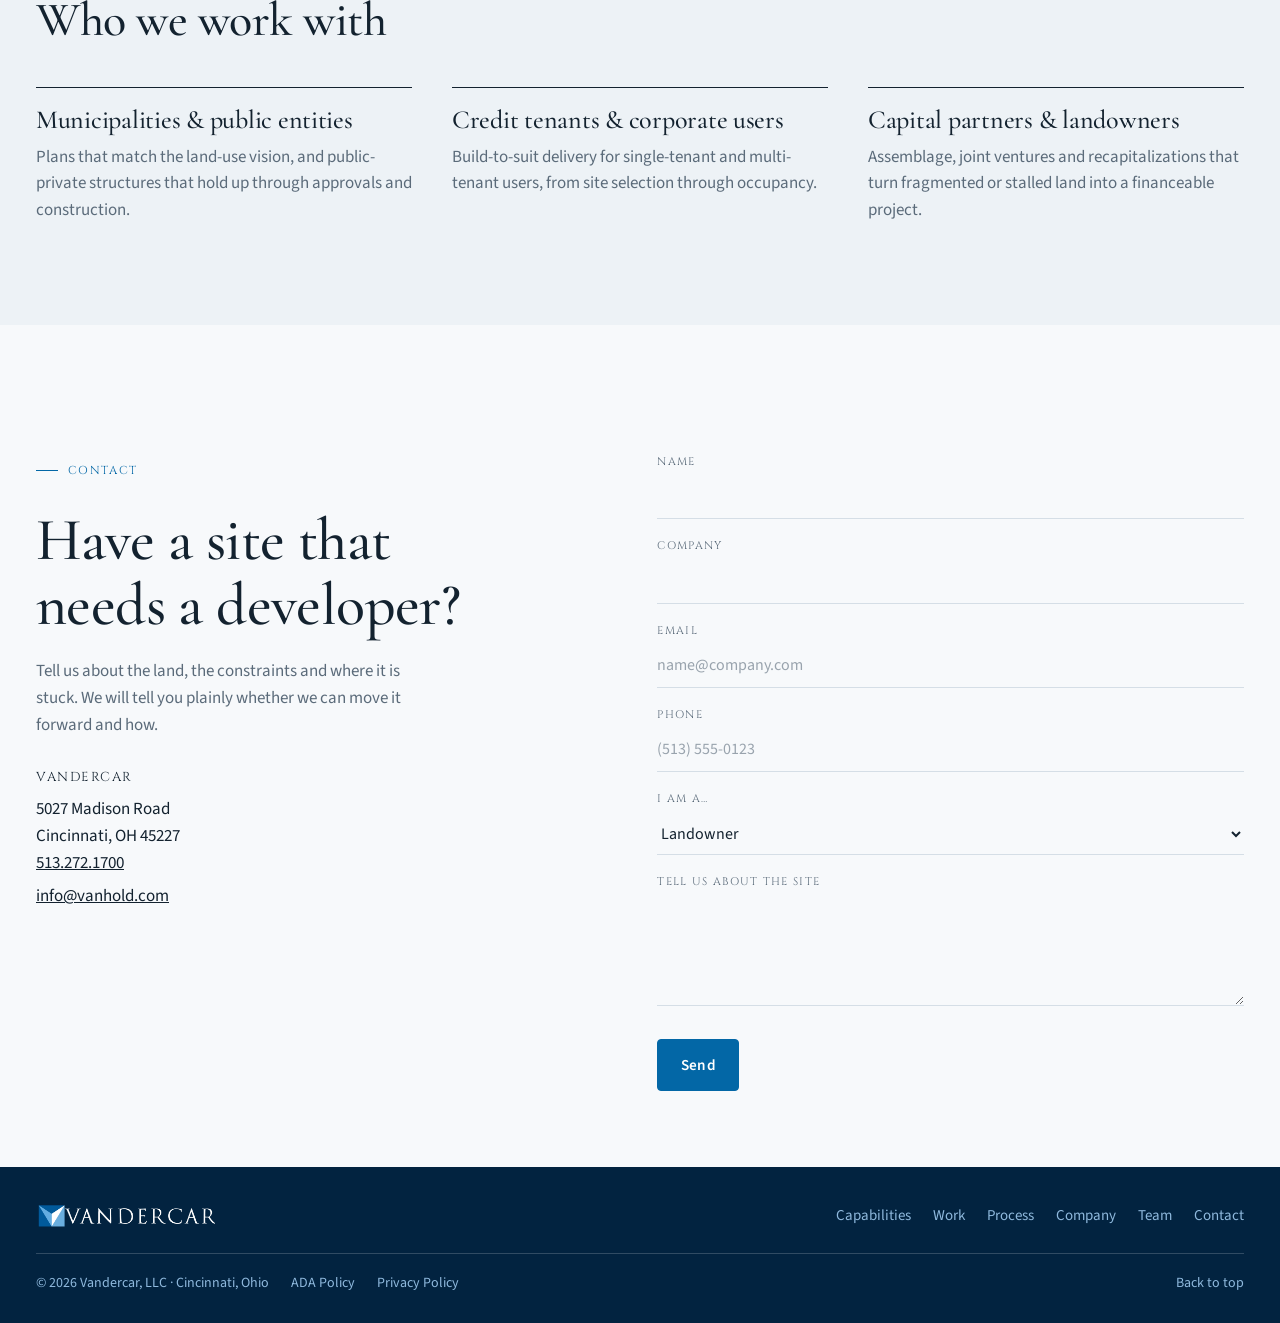
==== commit d1e1ce35: "Contact: Send closer to the form, less space above the footer Error messages now appear below Send i" ====
--- a/index.html
+++ b/index.html
@@ -479,7 +479,7 @@
 #partners h3{font-size:26px;margin:0 0 10px}
 #partners p{margin:0;color:var(--fg-muted);line-height:1.55}
 @media(min-width:800px){#partners .grid{grid-template-columns:repeat(3,minmax(0,1fr));gap:40px}}
-#contact{padding:clamp(64px,10vw,140px) 0;background:var(--bg)}
+#contact{padding:clamp(64px,10vw,140px) 0 clamp(48px,6vw,80px);background:var(--bg)}
 #contact .cols{display:grid;gap:48px;grid-template-columns:minmax(0,1fr)}
 #contact h2{font-size:clamp(34px,5vw,60px);margin:12px 0 20px}
 #contact p{color:var(--fg-muted);line-height:1.6;max-width:46ch}
@@ -495,7 +495,9 @@
 #contact textarea{min-height:110px;resize:vertical}
 #contact select option{background:var(--surface);color:var(--fg)}
 #contact input:focus,#contact select:focus,#contact textarea:focus{outline:2px solid var(--accent);outline-offset:2px}
-#contact .err{color:var(--accent);font-size:14px;line-height:1.6;min-height:3.2em;margin:0} /* room for two lines so Send never jumps */
+#contact .send{margin-top:6px}
+#contact .err{color:var(--accent);font-size:14px;line-height:1.6;margin:-6px 0 0}
+#contact .err:empty{display:none}
 #contact input::placeholder{color:var(--fg-muted);opacity:.6}
 #contact [aria-invalid="true"]{border-bottom:2px solid #D64545}
 #contact .thanks{font-family:var(--font-display);font-size:clamp(26px,3vw,36px);margin:0}
@@ -640,8 +642,8 @@
         <div><label for="contact-role">I am a…</label>
           <select id="contact-role" name="role"><option>Landowner</option><option>Municipality</option><option>Tenant / user</option><option>Capital partner</option><option>Broker</option><option>Other</option></select></div>
         <div><label for="contact-site">Tell us about the site</label><textarea id="contact-site" name="site"></textarea></div>
+        <div class="send"><button type="submit" class="btn btn-primary" id="contact-submit">Send</button></div>
         <p class="err" id="contact-err" role="alert"></p>
-        <div><button type="submit" class="btn btn-primary" id="contact-submit">Send</button></div>
       </form>
       <div id="contact-done" hidden>
         <p class="thanks">Thanks — we'll be in touch.</p>
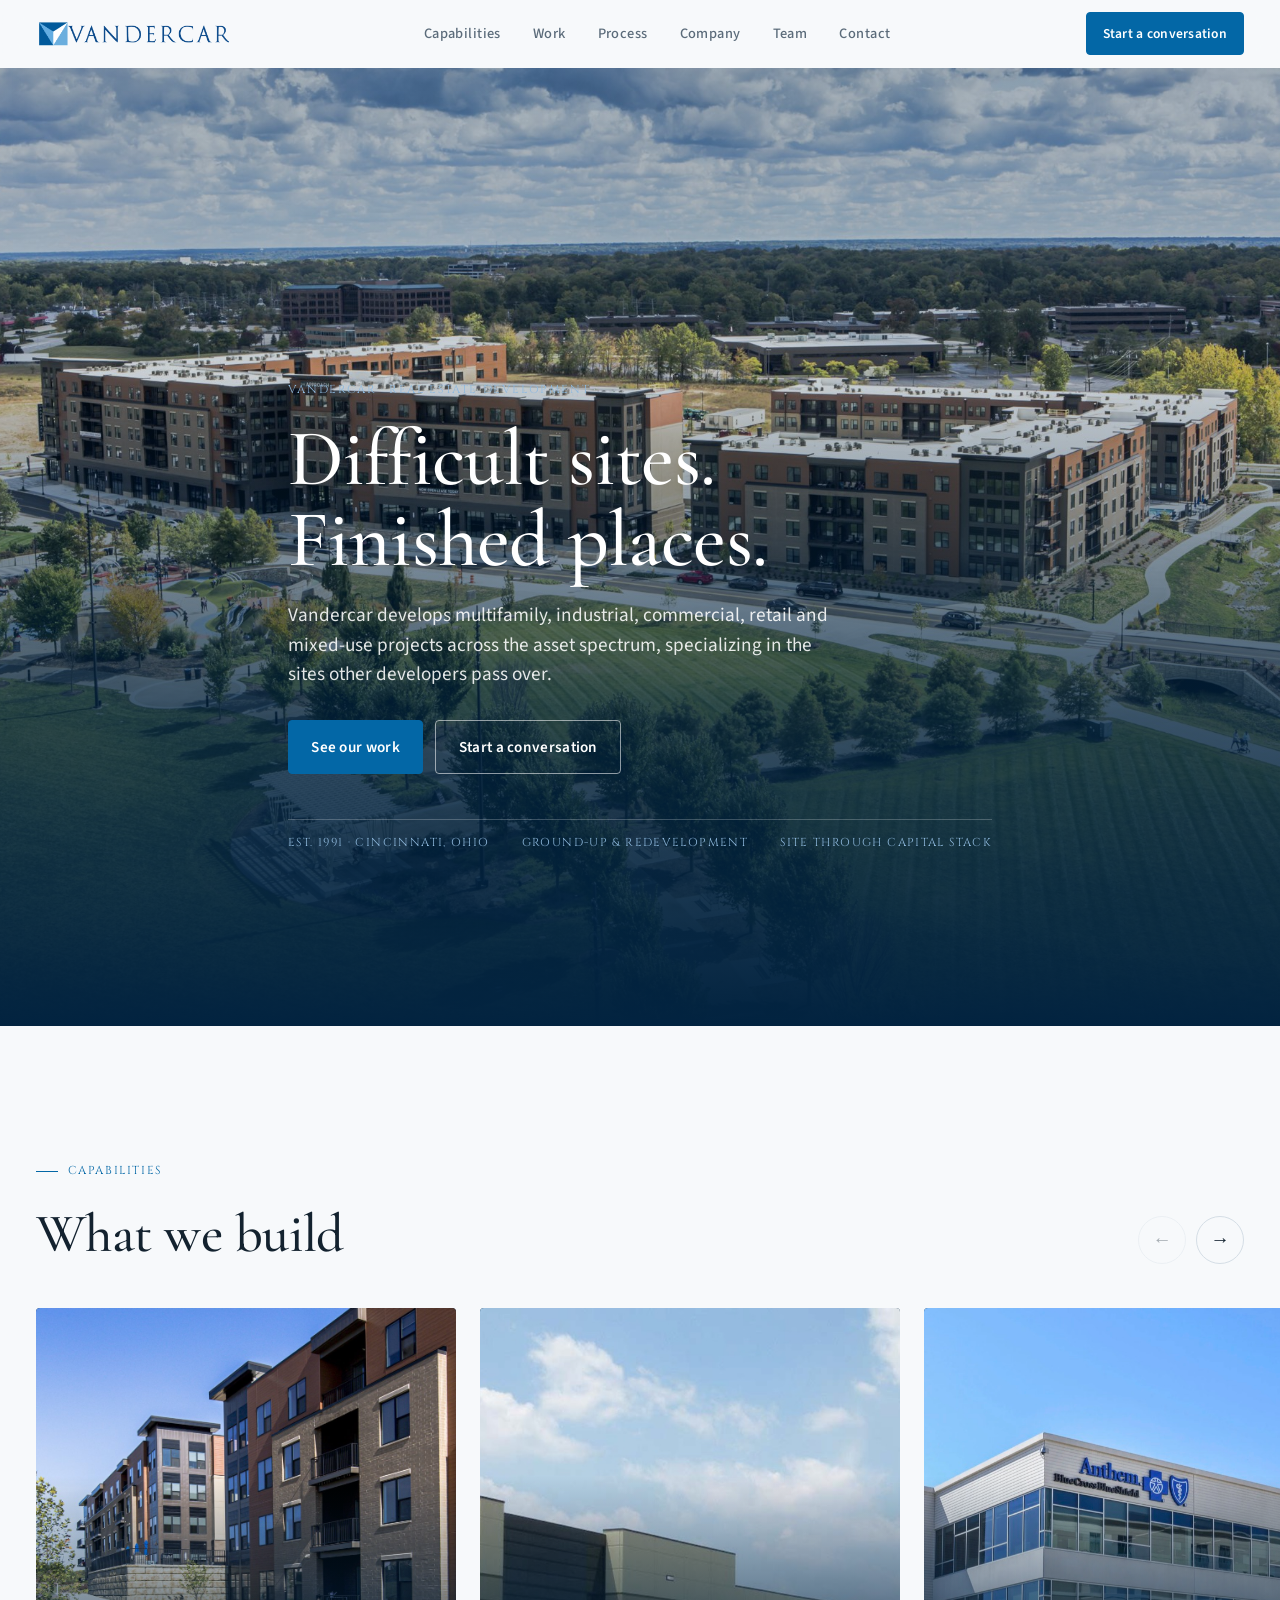
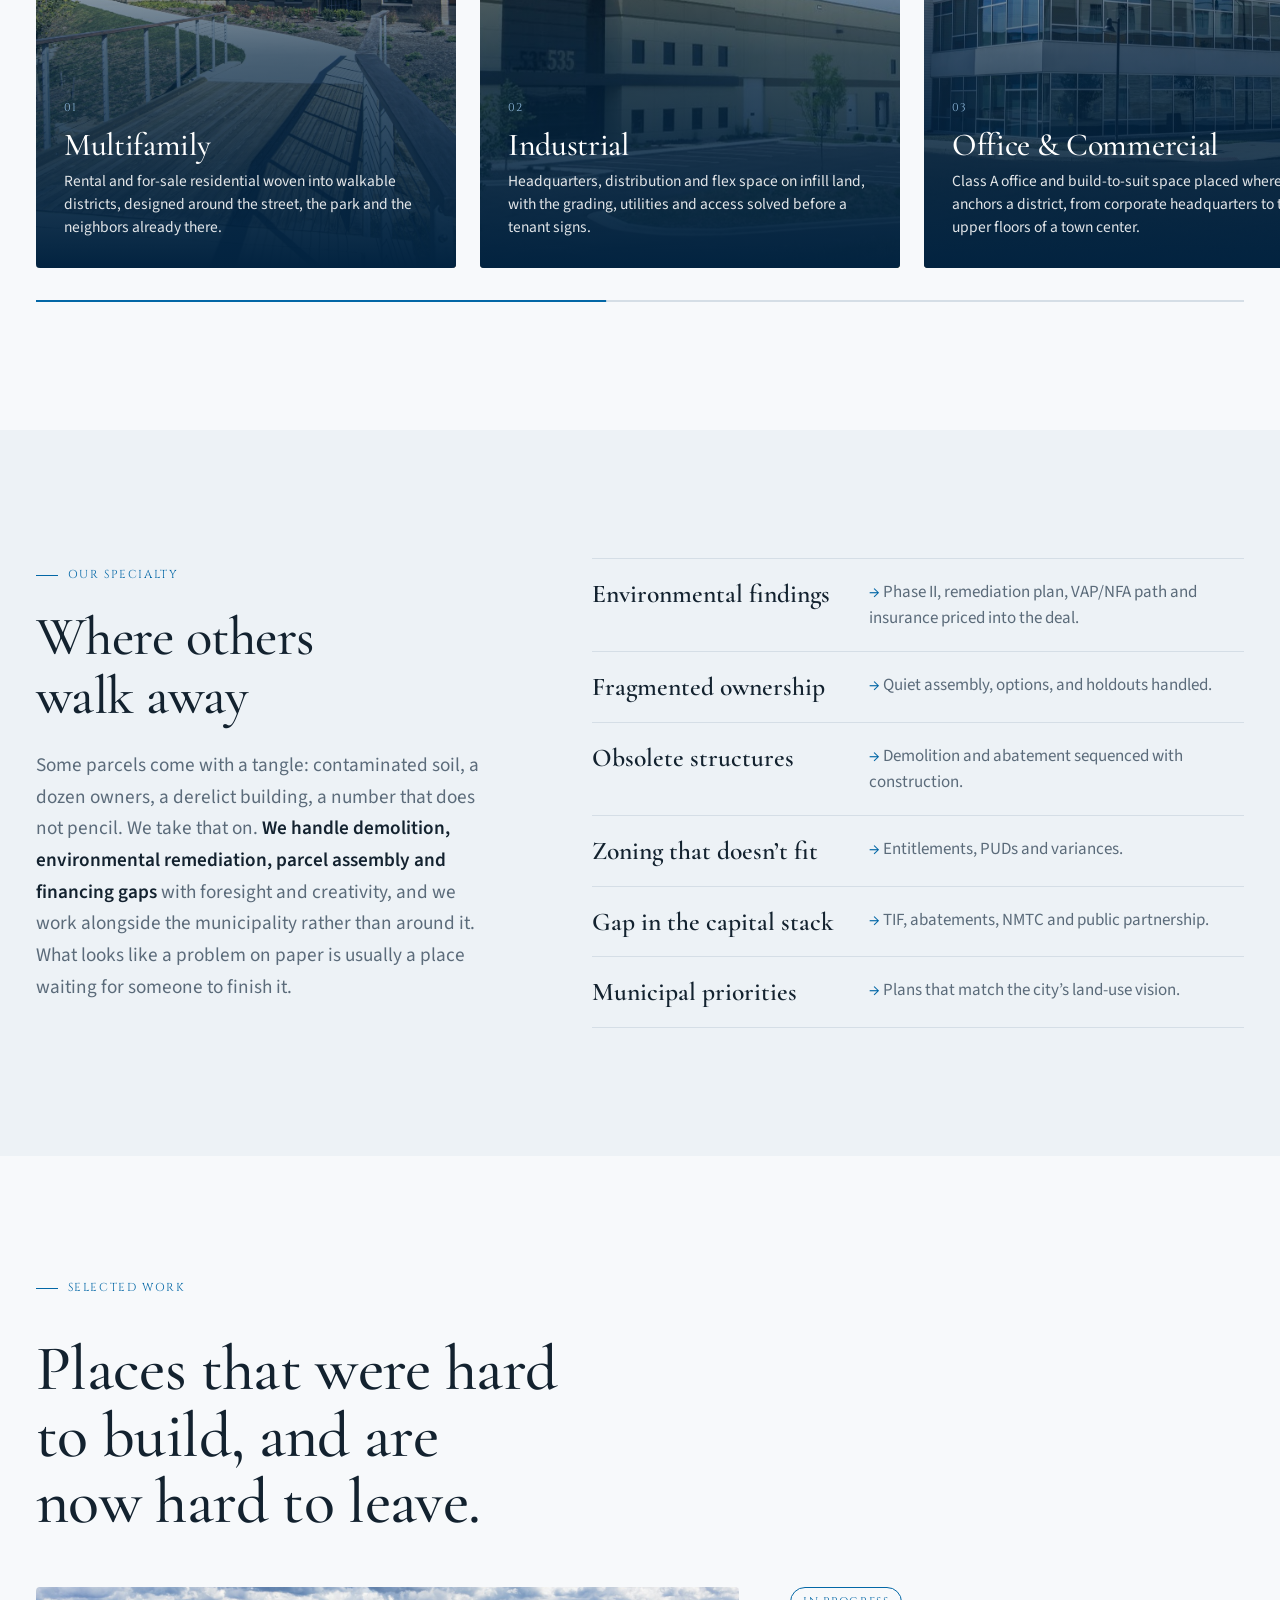
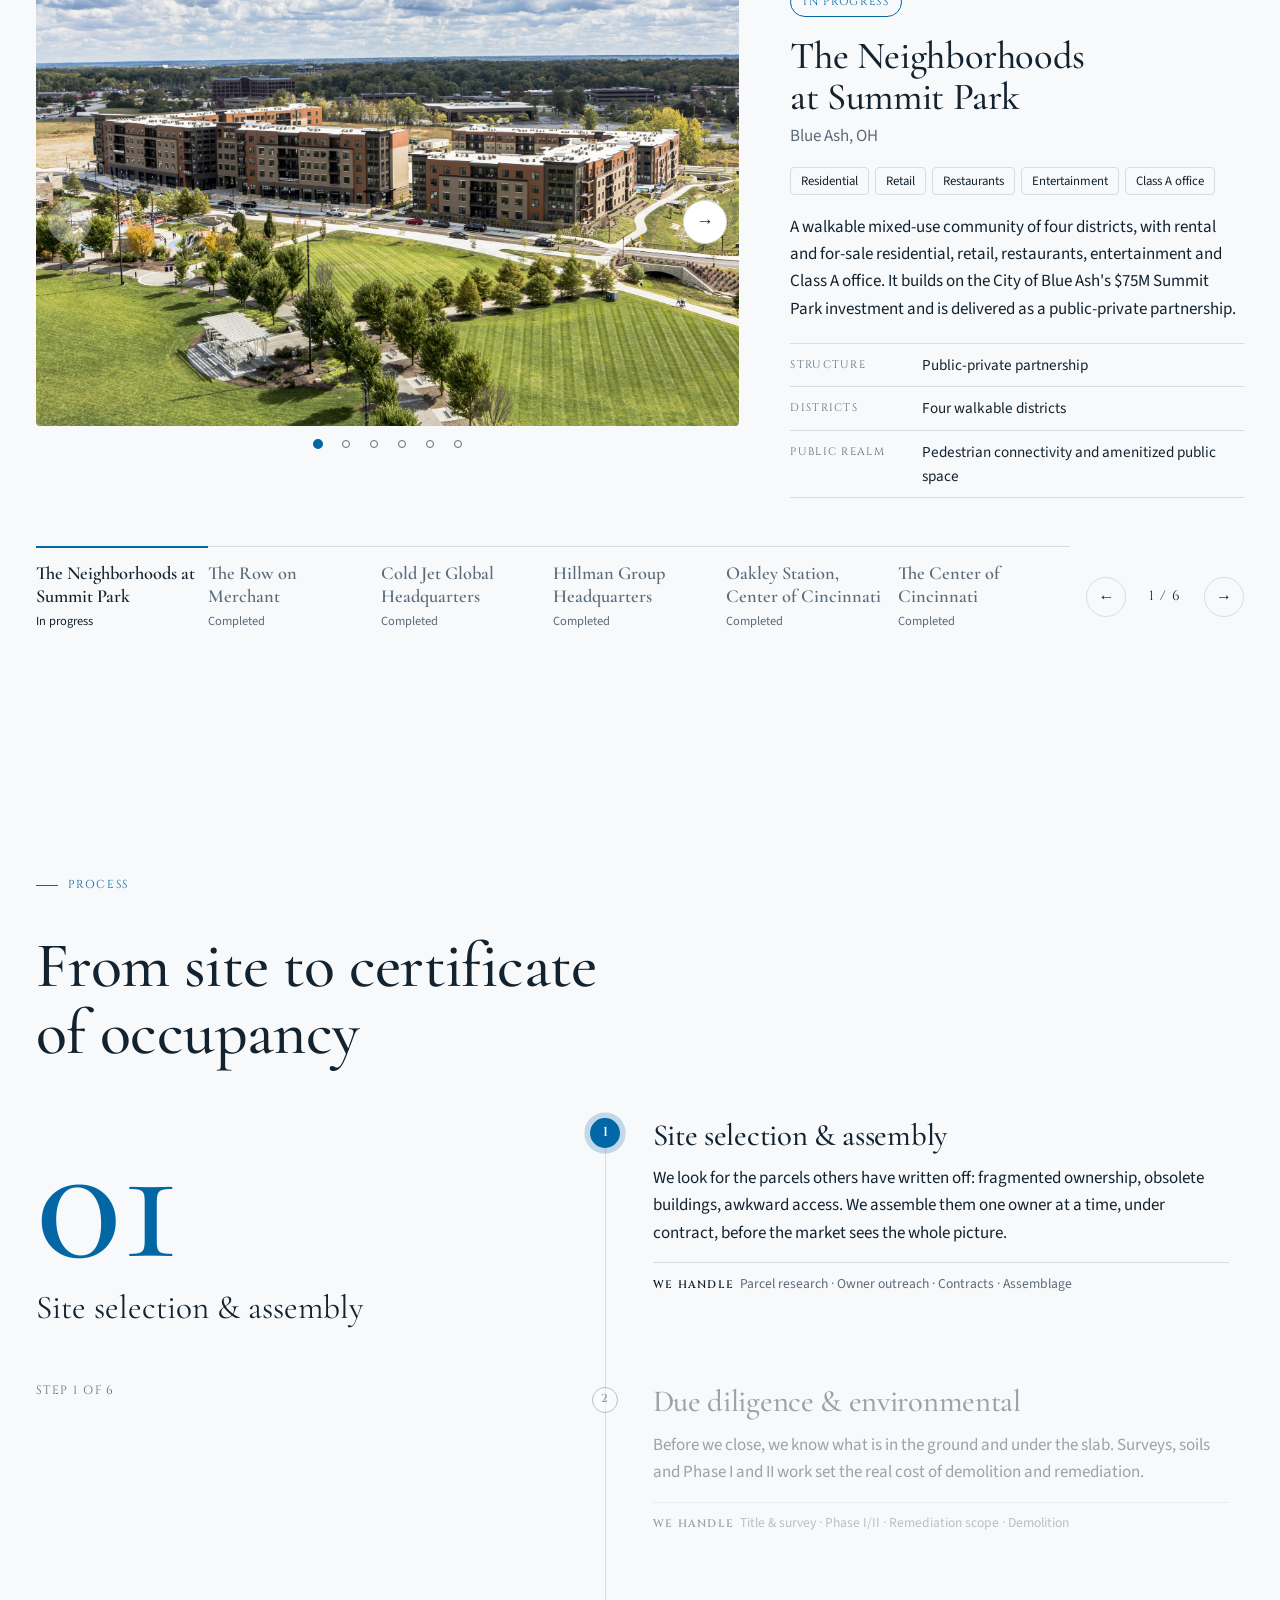
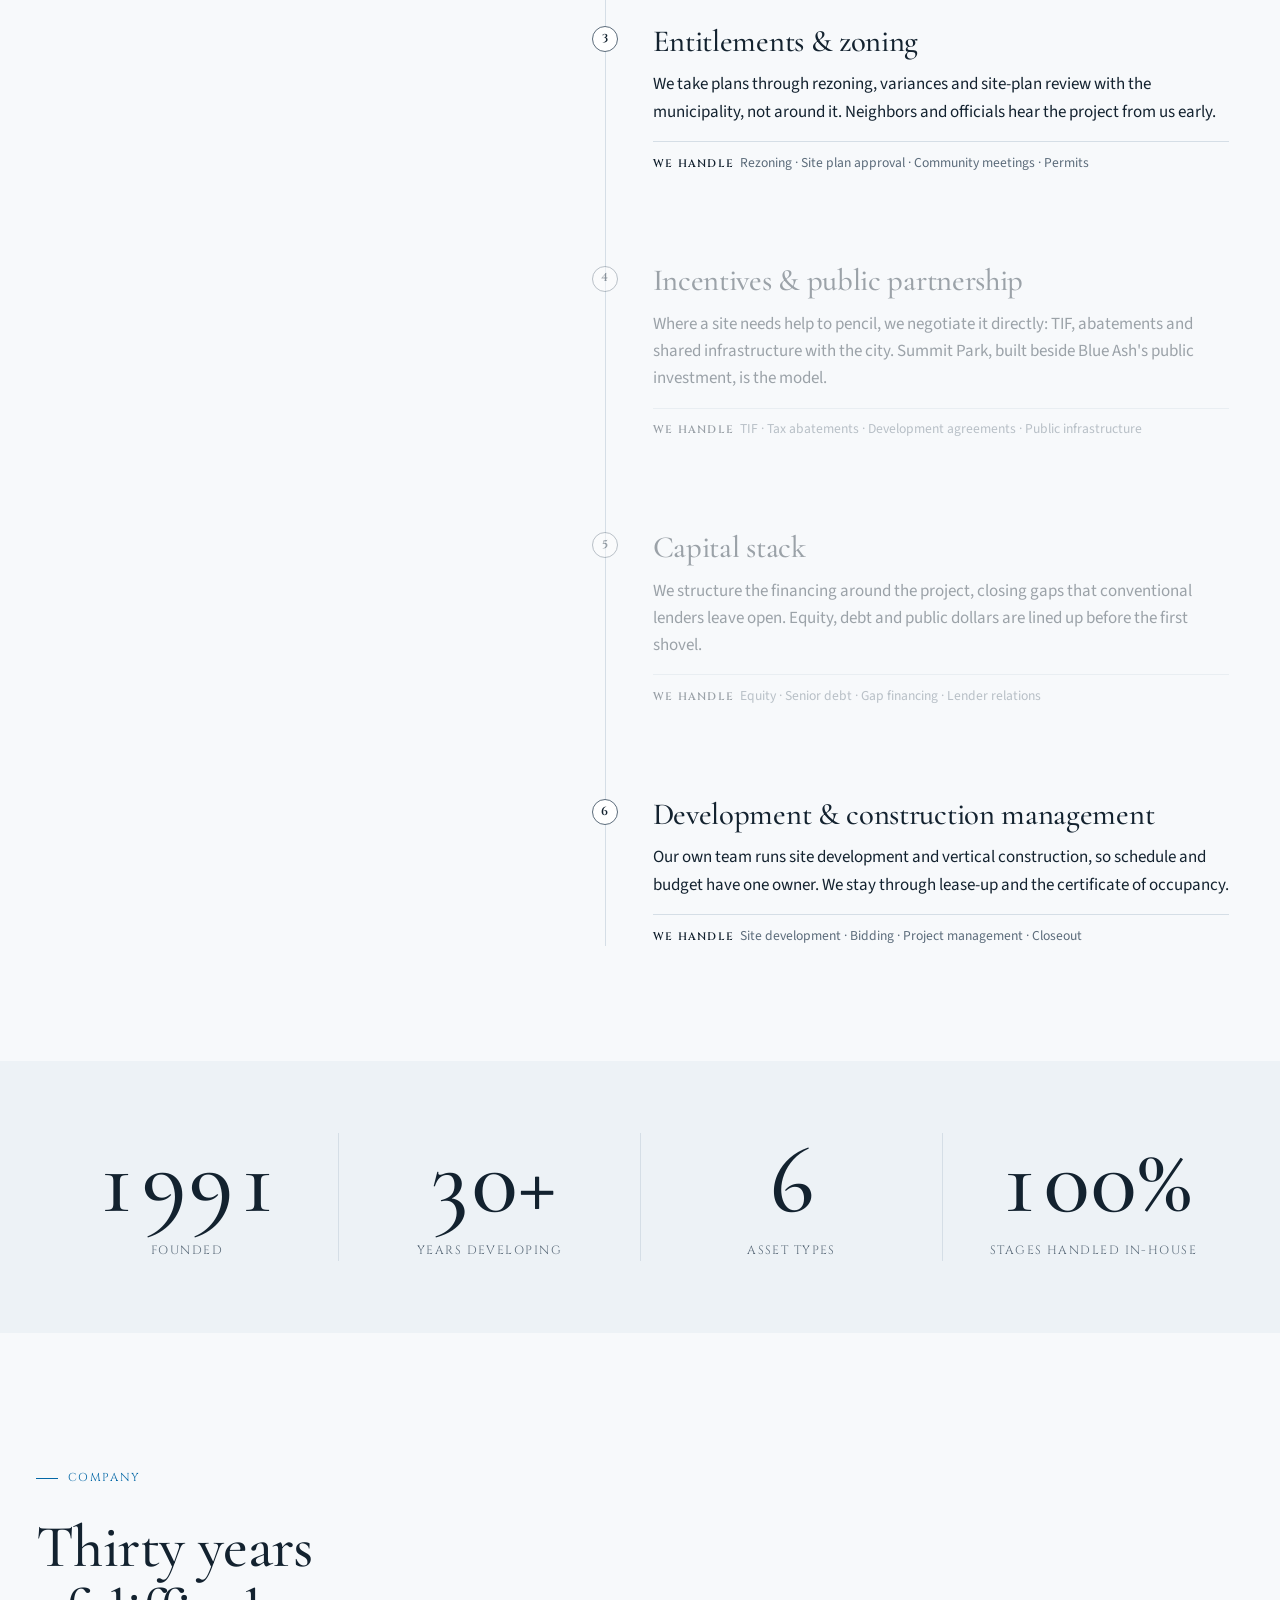
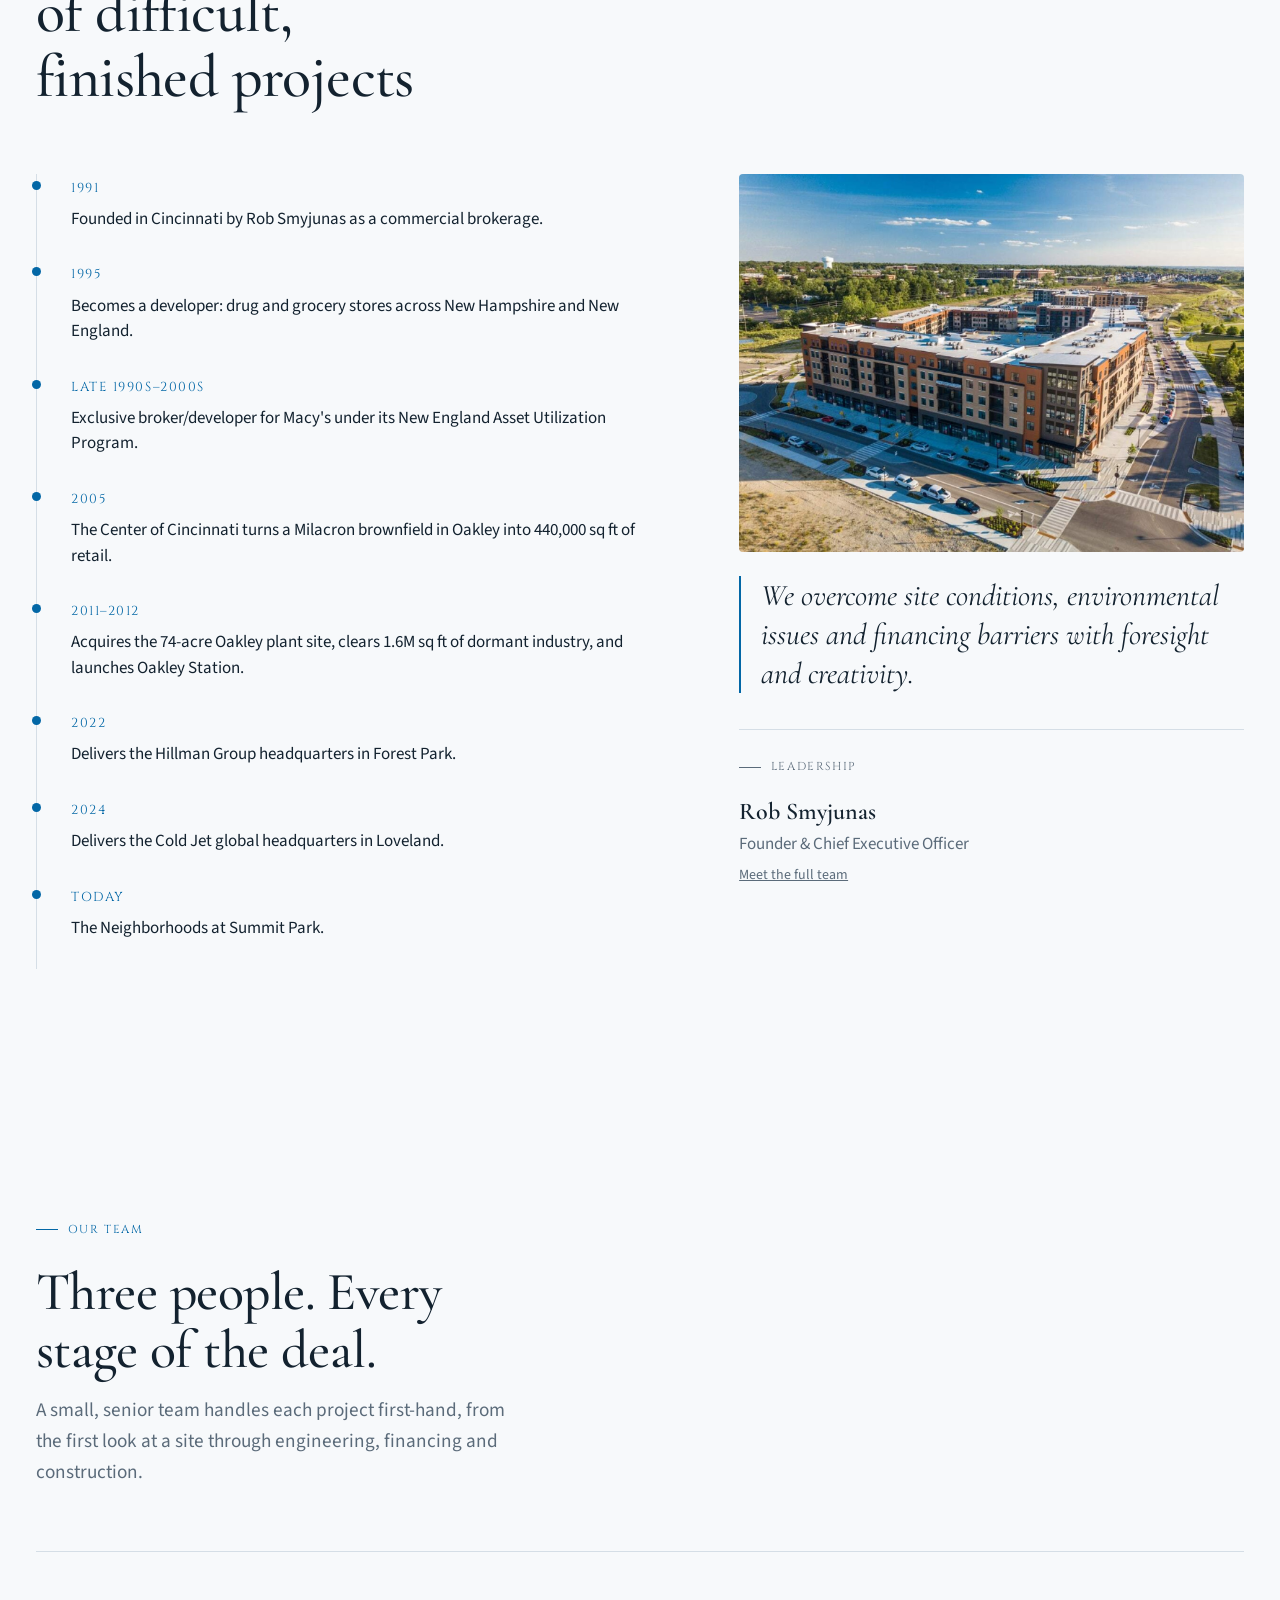
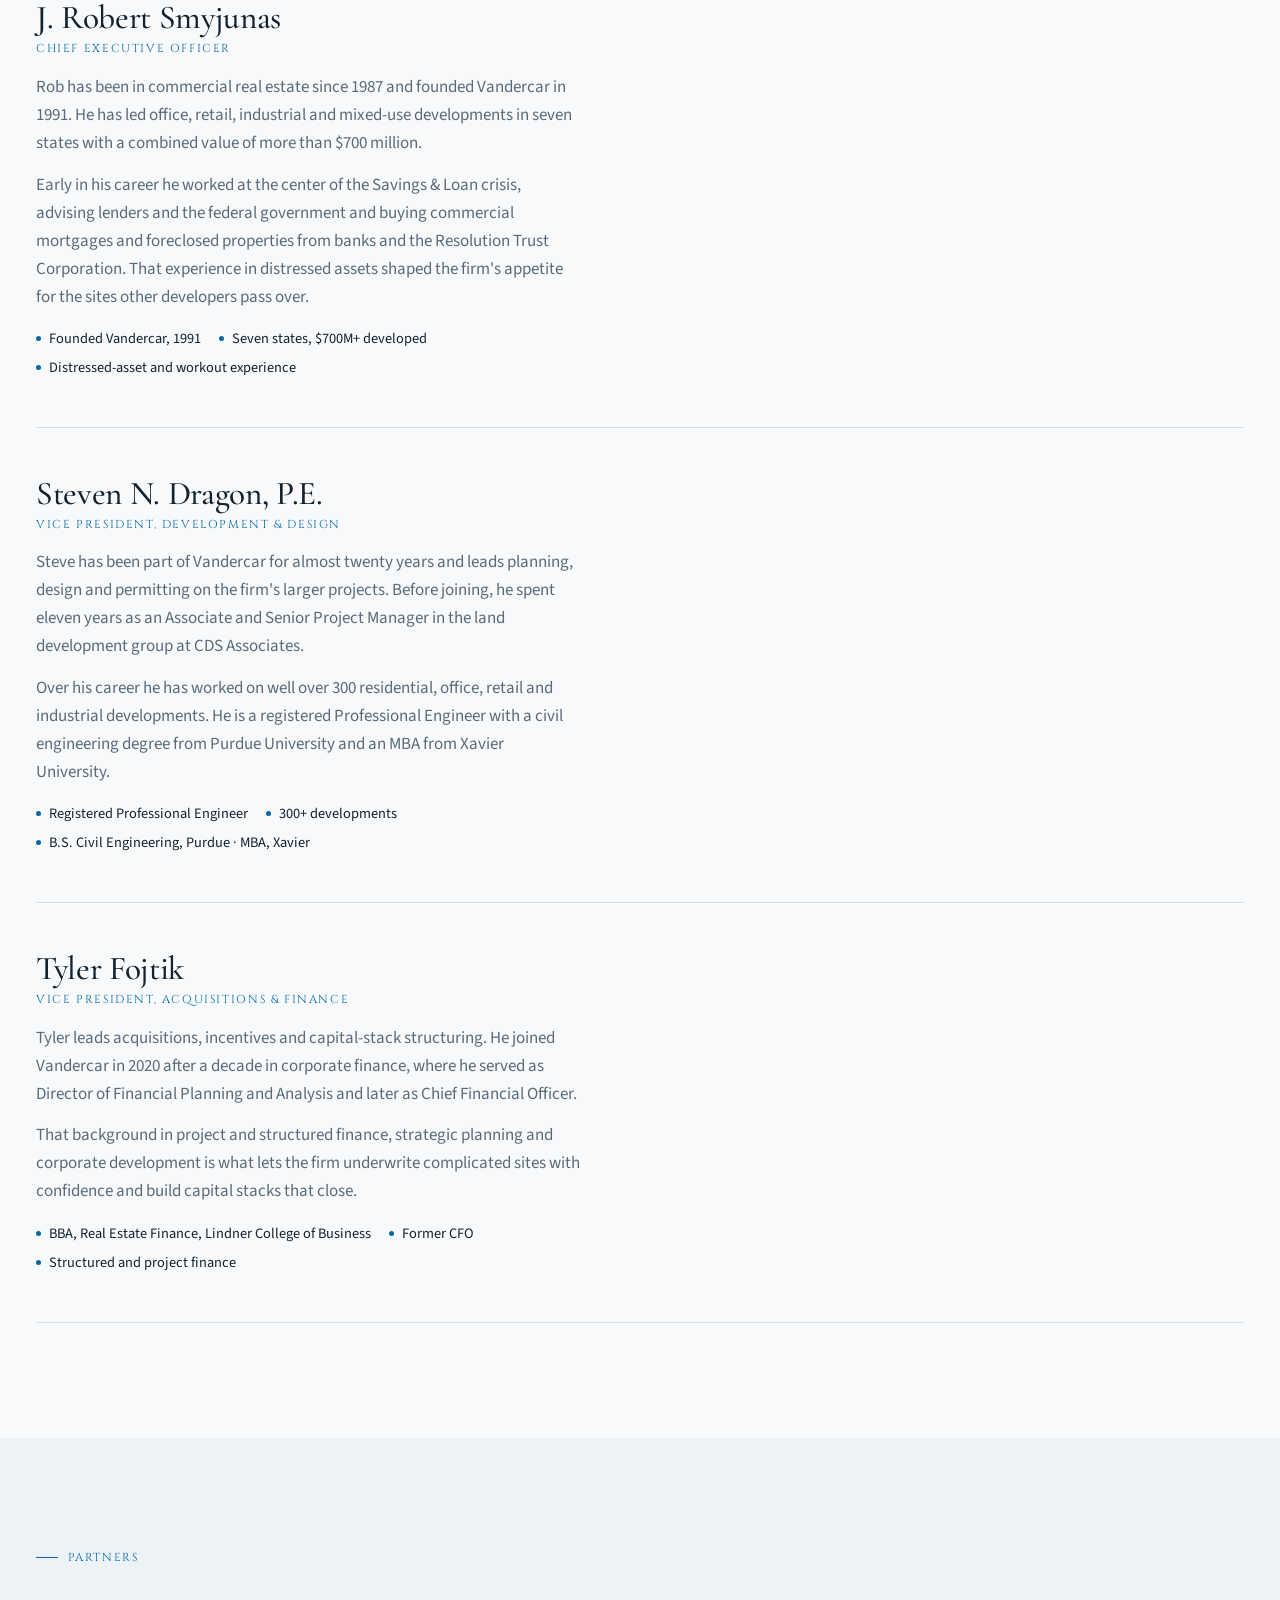
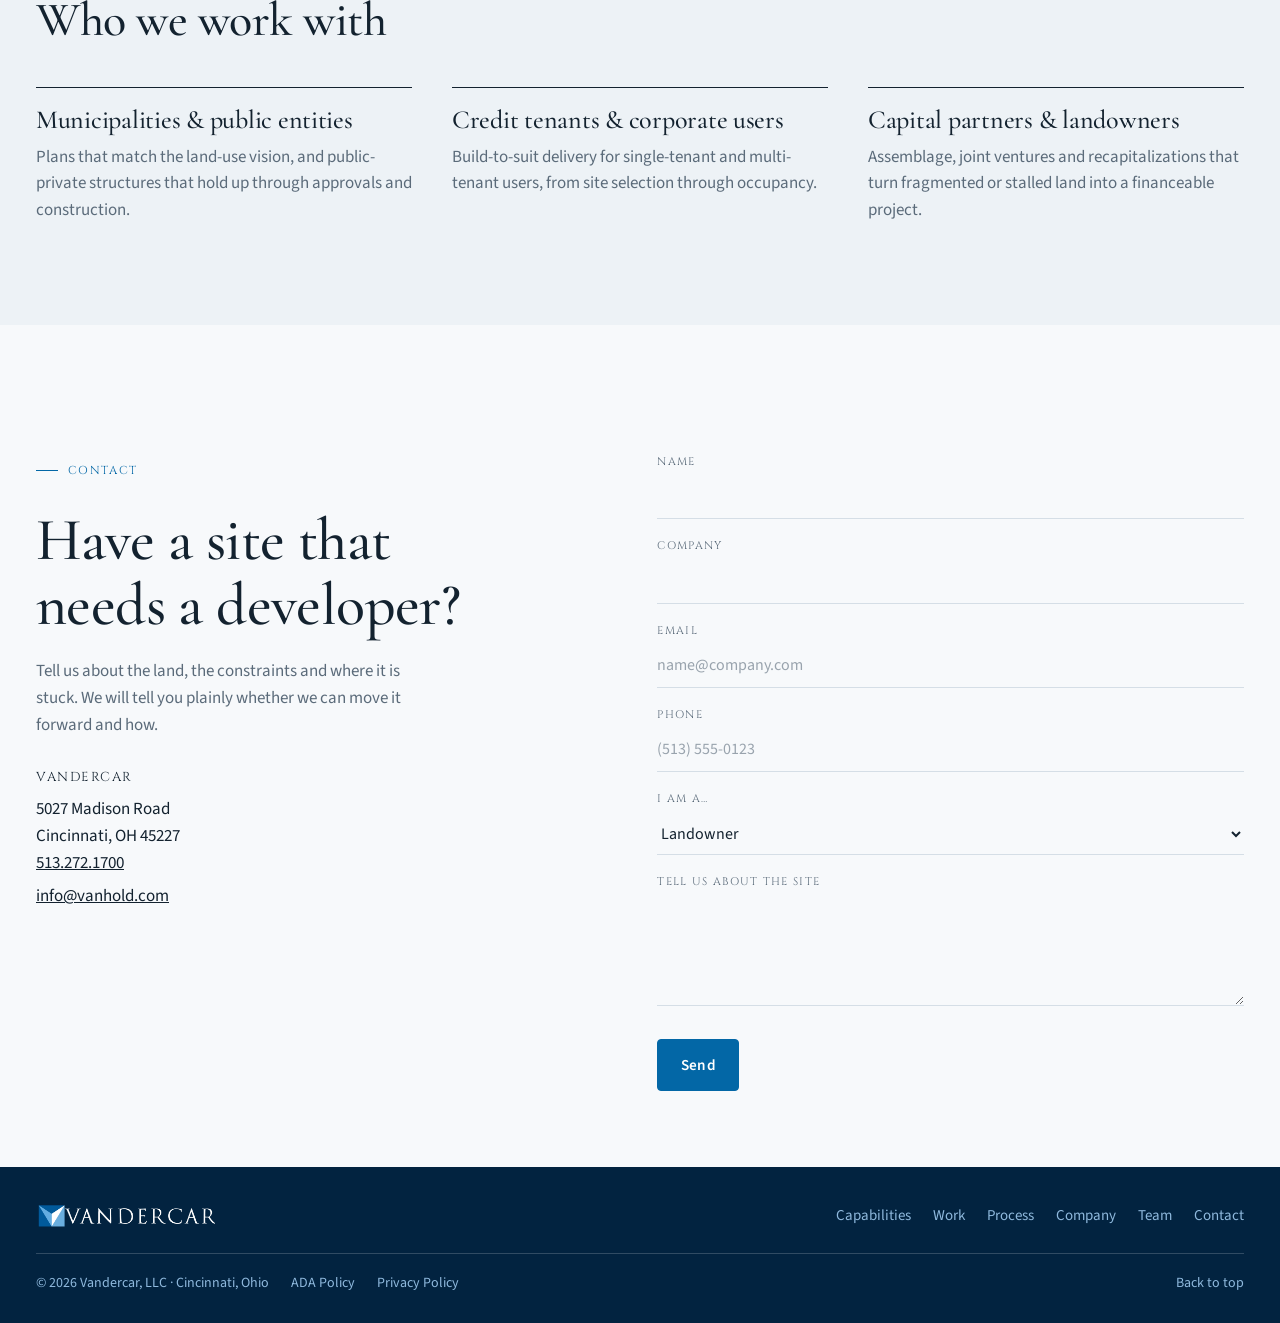
==== commit 253f4041: "Sharper Summit Park photos and a still hero image The Summit Park photos were 1400px copies; use the" ====
--- a/index.html
+++ b/index.html
@@ -112,9 +112,8 @@
 </header>
 <style>
 #hero{position:relative;overflow:hidden;background:var(--navy-deep);color:#fff;min-height:min(78vh,820px);display:flex;flex-direction:column;justify-content:flex-end;isolation:isolate}
-#hero .hero-img{position:absolute;inset:0;width:100%;height:100%;object-fit:cover;z-index:-2;transform-origin:60% 50%;animation:heroKB 28s ease-out both alternate infinite}
+#hero .hero-img{position:absolute;inset:0;width:100%;height:100%;object-fit:cover;z-index:-2}
 #hero::before{content:"";position:absolute;inset:0;z-index:-1;background:linear-gradient(to top,var(--navy-deep) 0%,color-mix(in srgb,var(--navy-deep) 78%,transparent) 32%,color-mix(in srgb,var(--navy-deep) 20%,transparent) 68%,color-mix(in srgb,var(--navy-deep) 35%,transparent) 100%)}
-@keyframes heroKB{from{transform:scale(1)}to{transform:scale(1.09)}}
 #hero .hero-body{padding-top:clamp(120px,22vh,240px);padding-bottom:clamp(28px,5vh,56px)}
 #hero .eyebrow{color:var(--ice);display:block;margin-bottom:18px}
 #hero h1{font-size:clamp(2.6rem,7.2vw,5rem);line-height:1.02;margin:0 0 20px;max-width:14ch;color:#fff;font-weight:500}
@@ -159,11 +158,11 @@
 #hard-sites .ap::before{content:"\2192\00a0";color:var(--accent)}
 @media(max-width:820px){#hard-sites .hs-grid{grid-template-columns:minmax(0,1fr)}}
 @media(max-width:520px){#hard-sites .pairs li{grid-template-columns:minmax(0,1fr)}}
-@media(prefers-reduced-motion:reduce){#hero .hero-img{animation:none}#capabilities .panel img{transition:none}#capabilities .panel:hover img{transform:none}#capabilities .track{scroll-behavior:auto}}
+@media(prefers-reduced-motion:reduce){#capabilities .panel img{transition:none}#capabilities .panel:hover img{transform:none}#capabilities .track{scroll-behavior:auto}}
 </style>
 
 <section id="hero" class="sec sec-hero">
-  <img class="hero-img" src="img/Summit61.jpg" alt="Aerial view of apartments beside the great lawn at Summit Park in Blue Ash, Ohio" width="1400" height="933" fetchpriority="high">
+  <img class="hero-img" src="img/Summit61.jpg" alt="Aerial view of apartments beside the great lawn at Summit Park in Blue Ash, Ohio" width="2000" height="1333" fetchpriority="high">
   <div class="wrap hero-body">
     <span class="eyebrow">Vandercar &middot; Real estate development</span>
     <h1>Difficult sites. Finished places.</h1>
@@ -192,7 +191,7 @@
     </div>
   </div>
   <div class="track" tabindex="0" role="region" aria-label="Asset types we develop">
-    <figure class="panel"><img src="img/Summit19.jpg" alt="Apartment buildings along the boardwalk at Summit Park" width="1400" height="933" loading="lazy"><figcaption><span class="num">01</span><h3>Multifamily</h3><p>Rental and for-sale residential woven into walkable districts, designed around the street, the park and the neighbors already there.</p></figcaption></figure>
+    <figure class="panel"><img src="img/Summit19.jpg" alt="Apartment buildings along the boardwalk at Summit Park" width="2000" height="1333" loading="lazy"><figcaption><span class="num">01</span><h3>Multifamily</h3><p>Rental and for-sale residential woven into walkable districts, designed around the street, the park and the neighbors already there.</p></figcaption></figure>
     <figure class="panel"><img src="img/cap-industrial.jpg" alt="Long-span distribution warehouse with truck docks" width="1400" height="820" loading="lazy" style="object-position:30% 50%"><figcaption><span class="num">02</span><h3>Industrial</h3><p>Headquarters, distribution and flex space on infill land, with the grading, utilities and access solved before a tenant signs.</p></figcaption></figure>
     <figure class="panel"><img src="img/cap-office.jpg" alt="Three-story Anthem office building" width="1400" height="933" loading="lazy" style="object-position:42% 50%"><figcaption><span class="num">03</span><h3>Office &amp; Commercial</h3><p>Class A office and build-to-suit space placed where it anchors a district, from corporate headquarters to the upper floors of a town center.</p></figcaption></figure>
     <figure class="panel"><img src="img/cap-retail.jpg" alt="Kroger Marketplace storefront" width="1400" height="933" loading="lazy" style="object-position:55% 50%"><figcaption><span class="num">04</span><h3>Retail</h3><p>Where the company began, with drug and grocery stores across New England. Today, restaurants and shops sited to draw foot traffic, not just cars.</p></figcaption></figure>
@@ -330,11 +329,11 @@
 <div class="stage" id="pj-stage">
 <div class="gal">
 <div class="track" id="pj-track" tabindex="0" role="region" aria-roledescription="carousel" aria-label="Project photos">
-<figure><img src="img/Summit61.jpg" alt="Aerial of Summit Park apartments beside the great lawn" width="1400" height="933"></figure>
+<figure><img src="img/Summit61.jpg" alt="Aerial of Summit Park apartments beside the great lawn" width="2000" height="1333"></figure>
 <figure><img src="img/approach.jpg" alt="Aerial of the Approach mixed-use building at Summit Park" width="1400" height="1049" loading="lazy"></figure>
-<figure><img src="img/Summit19.jpg" alt="Boardwalk and apartment buildings with the observation tower" width="1400" height="933" loading="lazy"></figure>
-<figure><img src="img/Summit40.jpg" alt="Summit Park, Blue Ash" width="1400" height="933" loading="lazy"></figure>
-<figure><img src="img/Summit50.jpg" alt="Summit Park, Blue Ash" width="1400" height="933" loading="lazy"></figure>
+<figure><img src="img/Summit19.jpg" alt="Boardwalk and apartment buildings with the observation tower" width="2000" height="1333" loading="lazy"></figure>
+<figure><img src="img/Summit40.jpg" alt="Summit Park, Blue Ash" width="2000" height="1333" loading="lazy"></figure>
+<figure><img src="img/Summit50.jpg" alt="Summit Park, Blue Ash" width="2000" height="1333" loading="lazy"></figure>
 <figure><img src="img/aerial.jpg" alt="Satellite view of the Summit Park district" width="1400" height="948" loading="lazy"></figure>
 </div>
 <button class="arrow prev" id="pj-ap" type="button" aria-label="Previous photo">&larr;</button>
